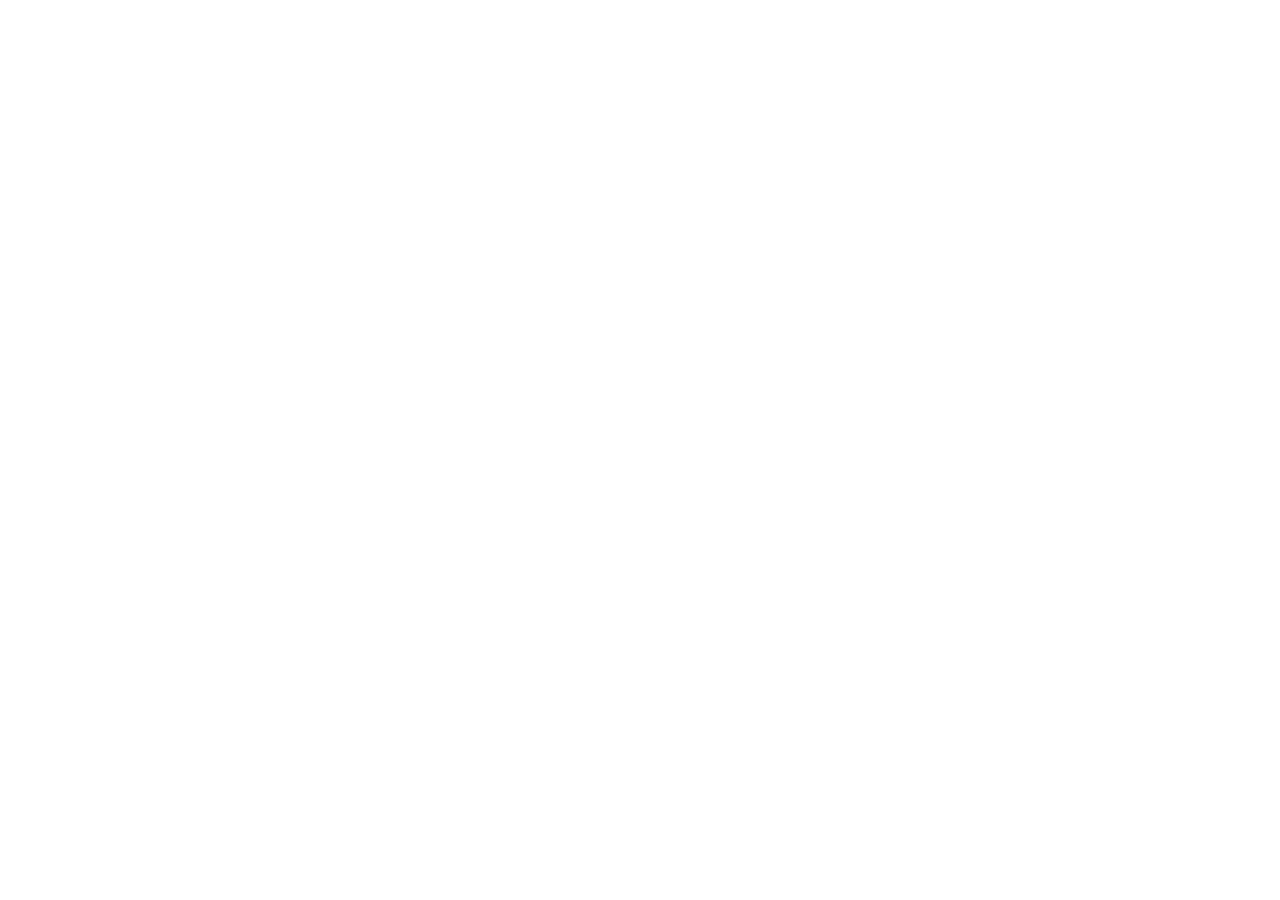
==== index.html @ dbec8fbd "Oprettet html og css" ====
<!DOCTYPE html>
<html lang="en">
  <head>
    <meta charset="UTF-8" />
    <meta name="viewport" content="width=device-width, initial-scale=1.0" />
    <meta name="robots" content="noindex" />
    <link rel="preconnect" href="https://fonts.googleapis.com" />
    <link rel="preconnect" href="https://fonts.gstatic.com" crossorigin />
    <link
      href="https://fonts.googleapis.com/css2?family=Lato:ital,wght@0,100;0,300;0,400;0,700;0,900;1,100;1,300;1,400;1,700;1,900&family=League+Spartan:wght@100..900&family=Lora:ital,wght@0,400..700;1,400..700&display=swap"
      rel="stylesheet"
    />
    <title>Portfolio - Gunnar Tómas</title>
  </head>
  <body></body>
</html>
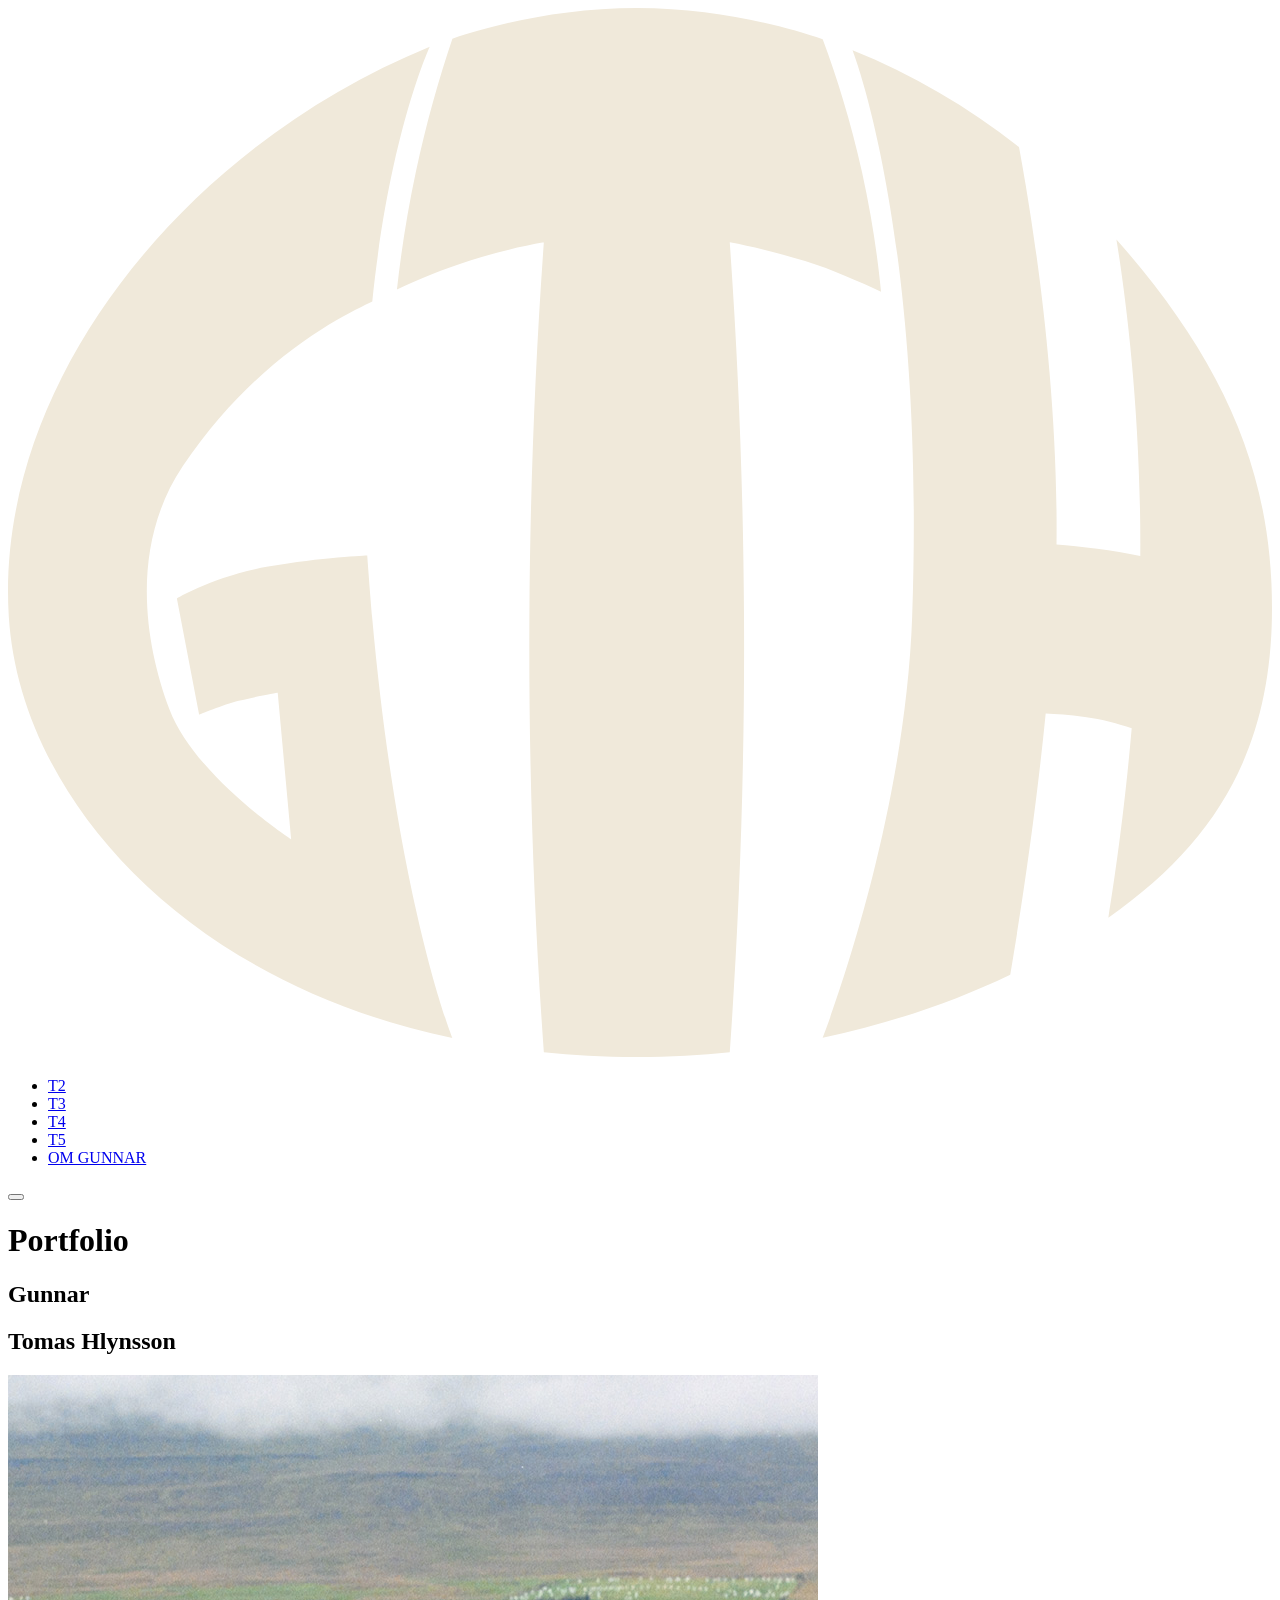
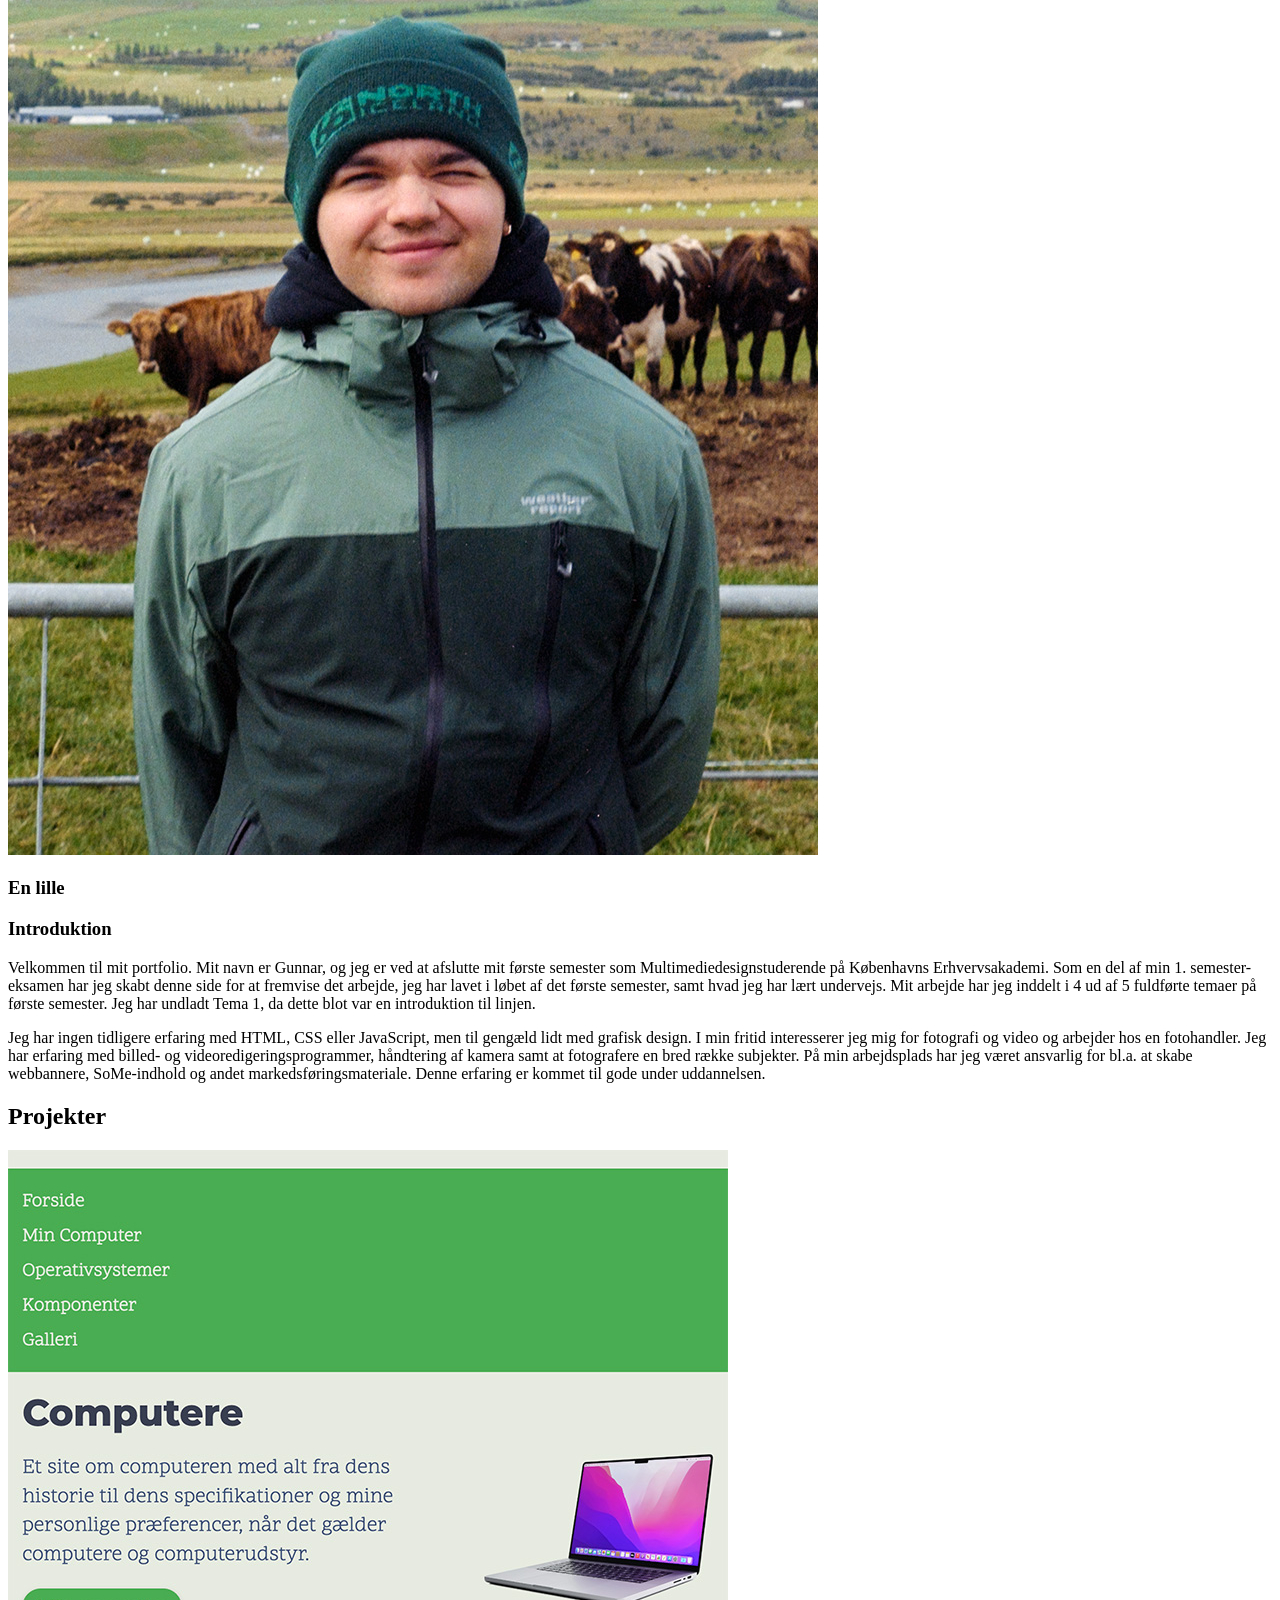
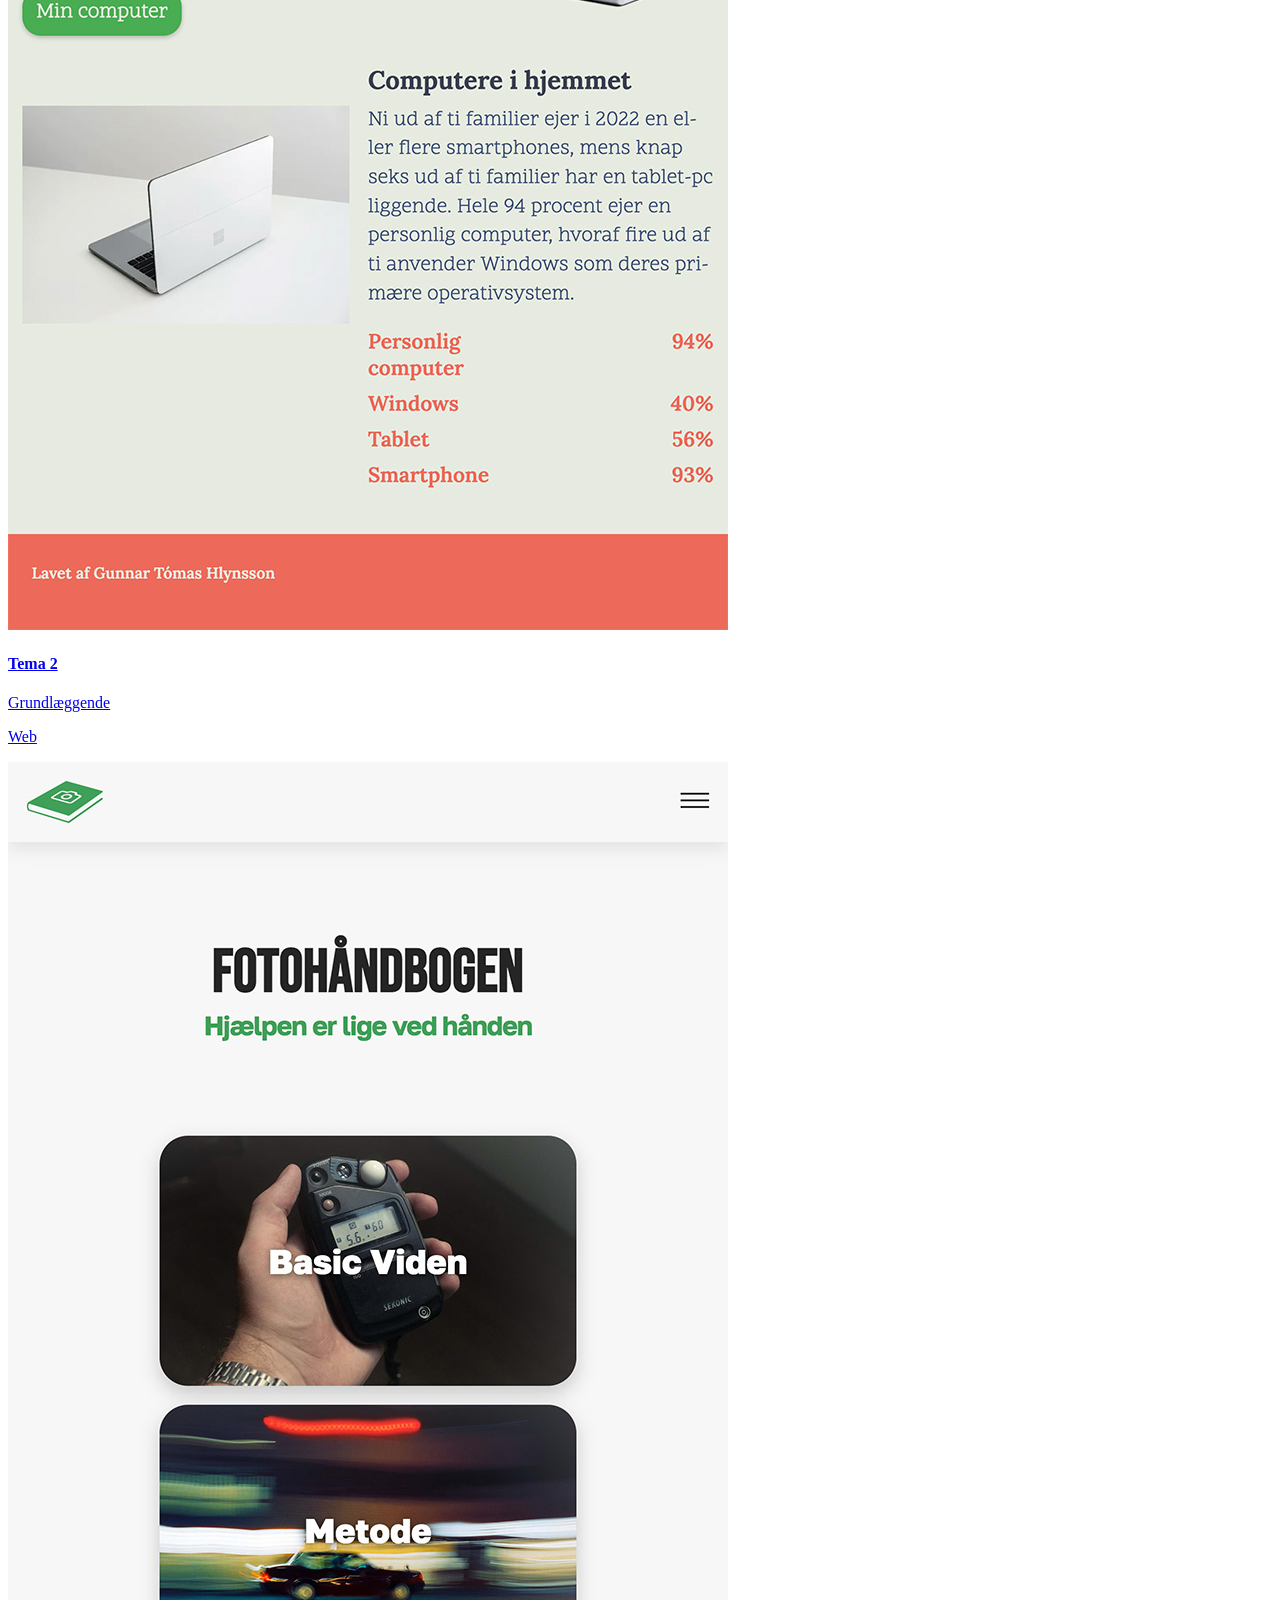
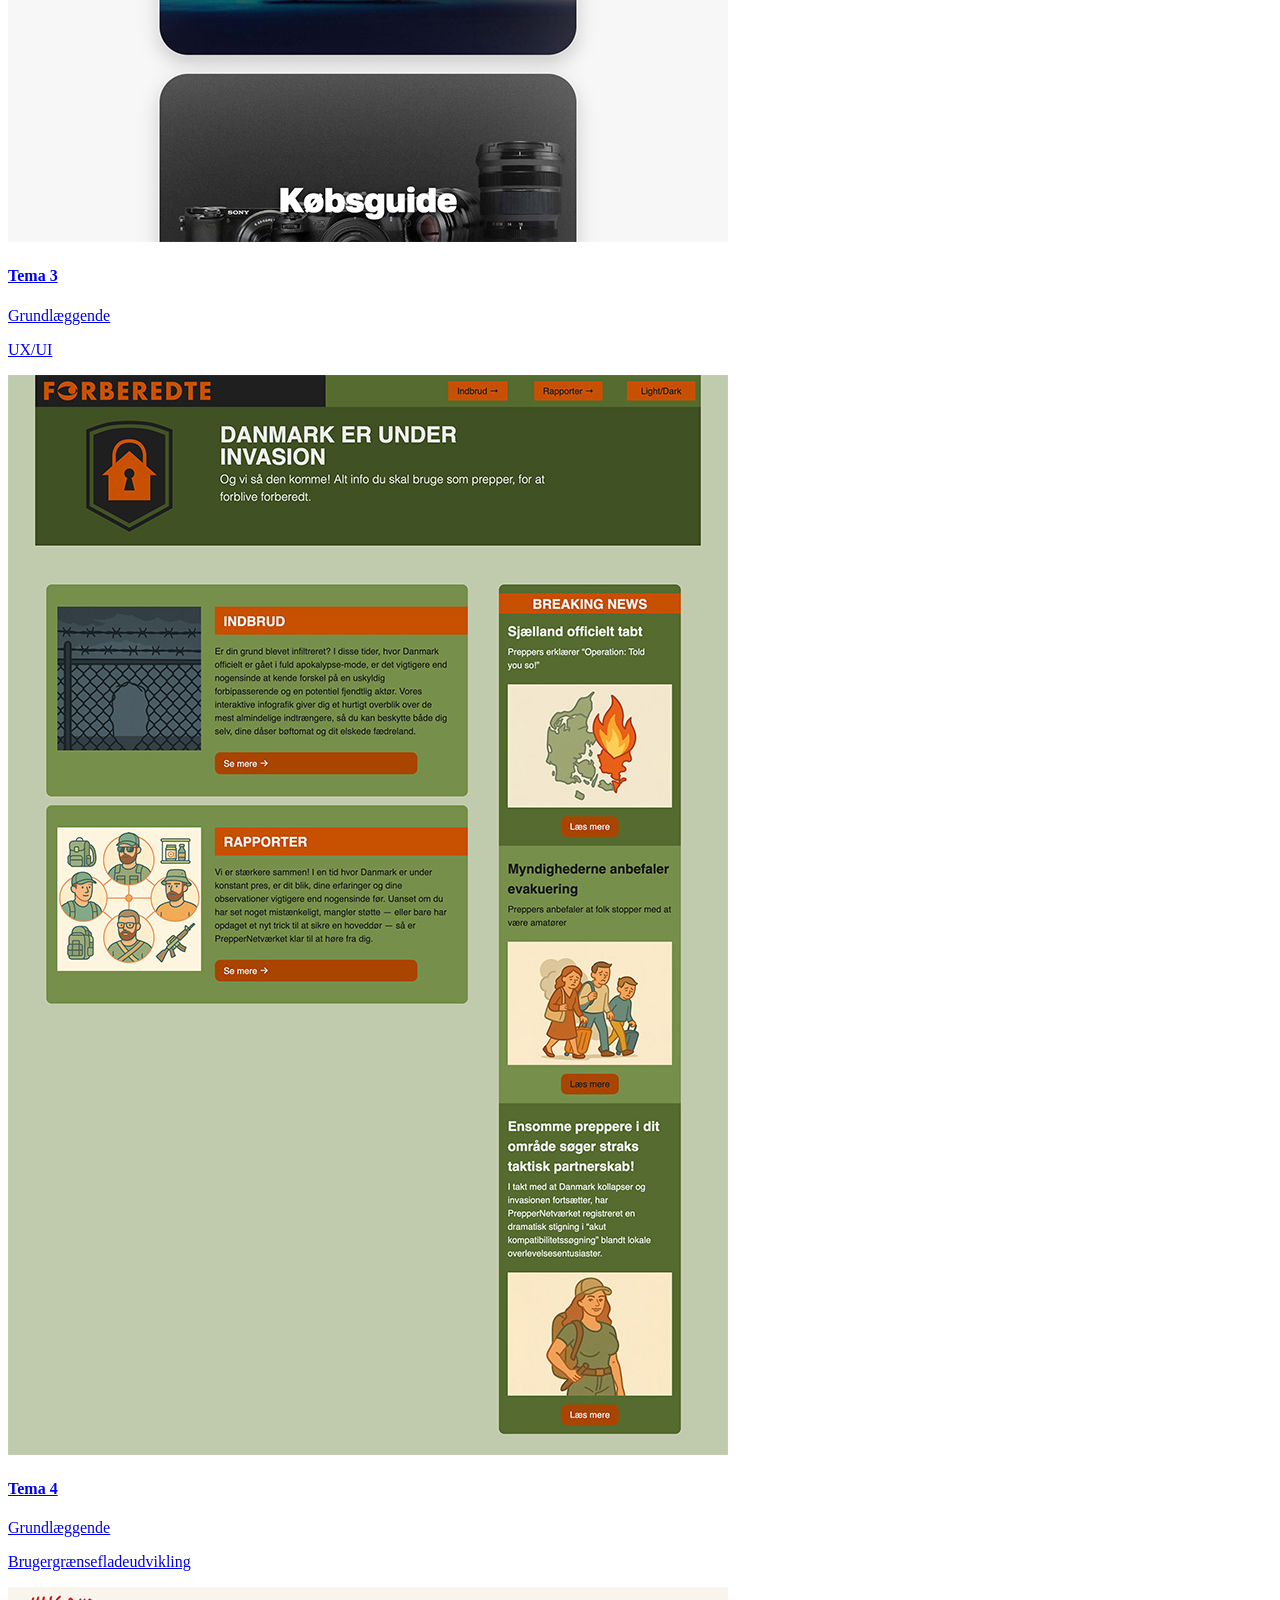
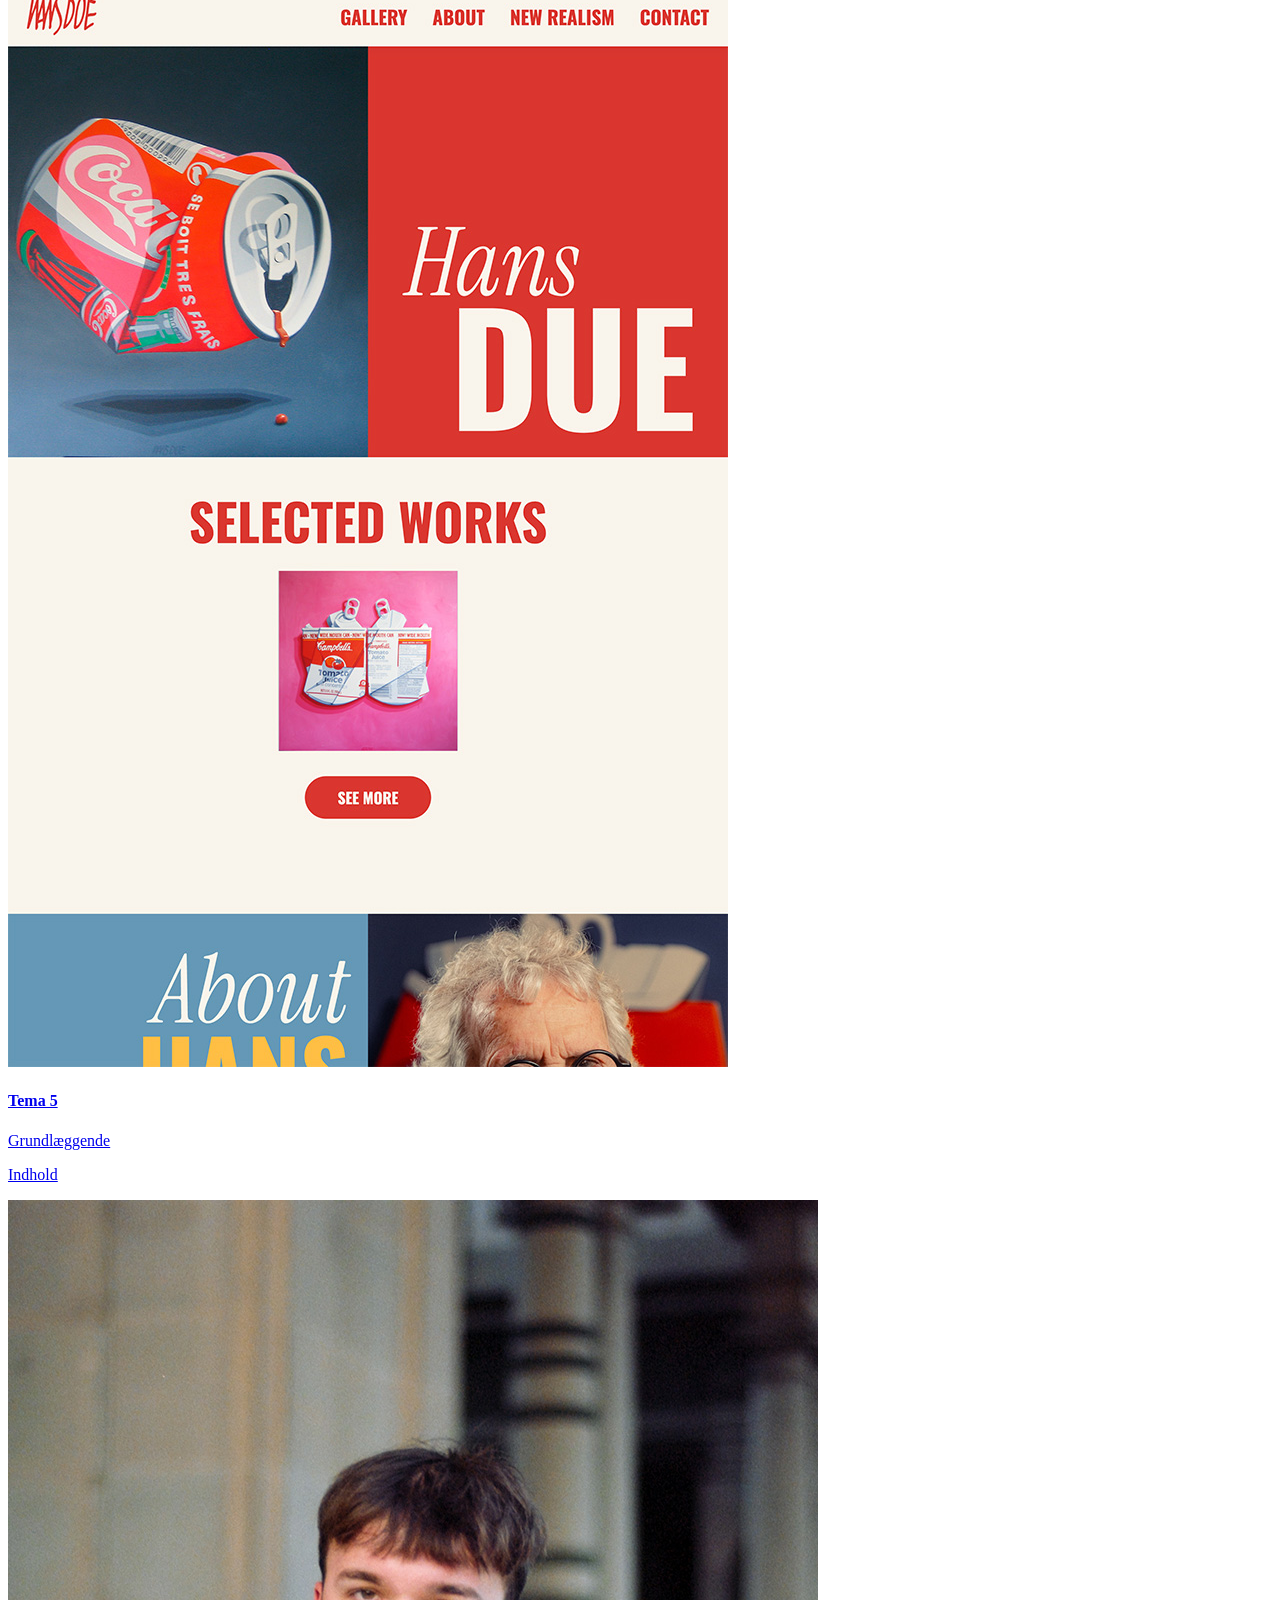
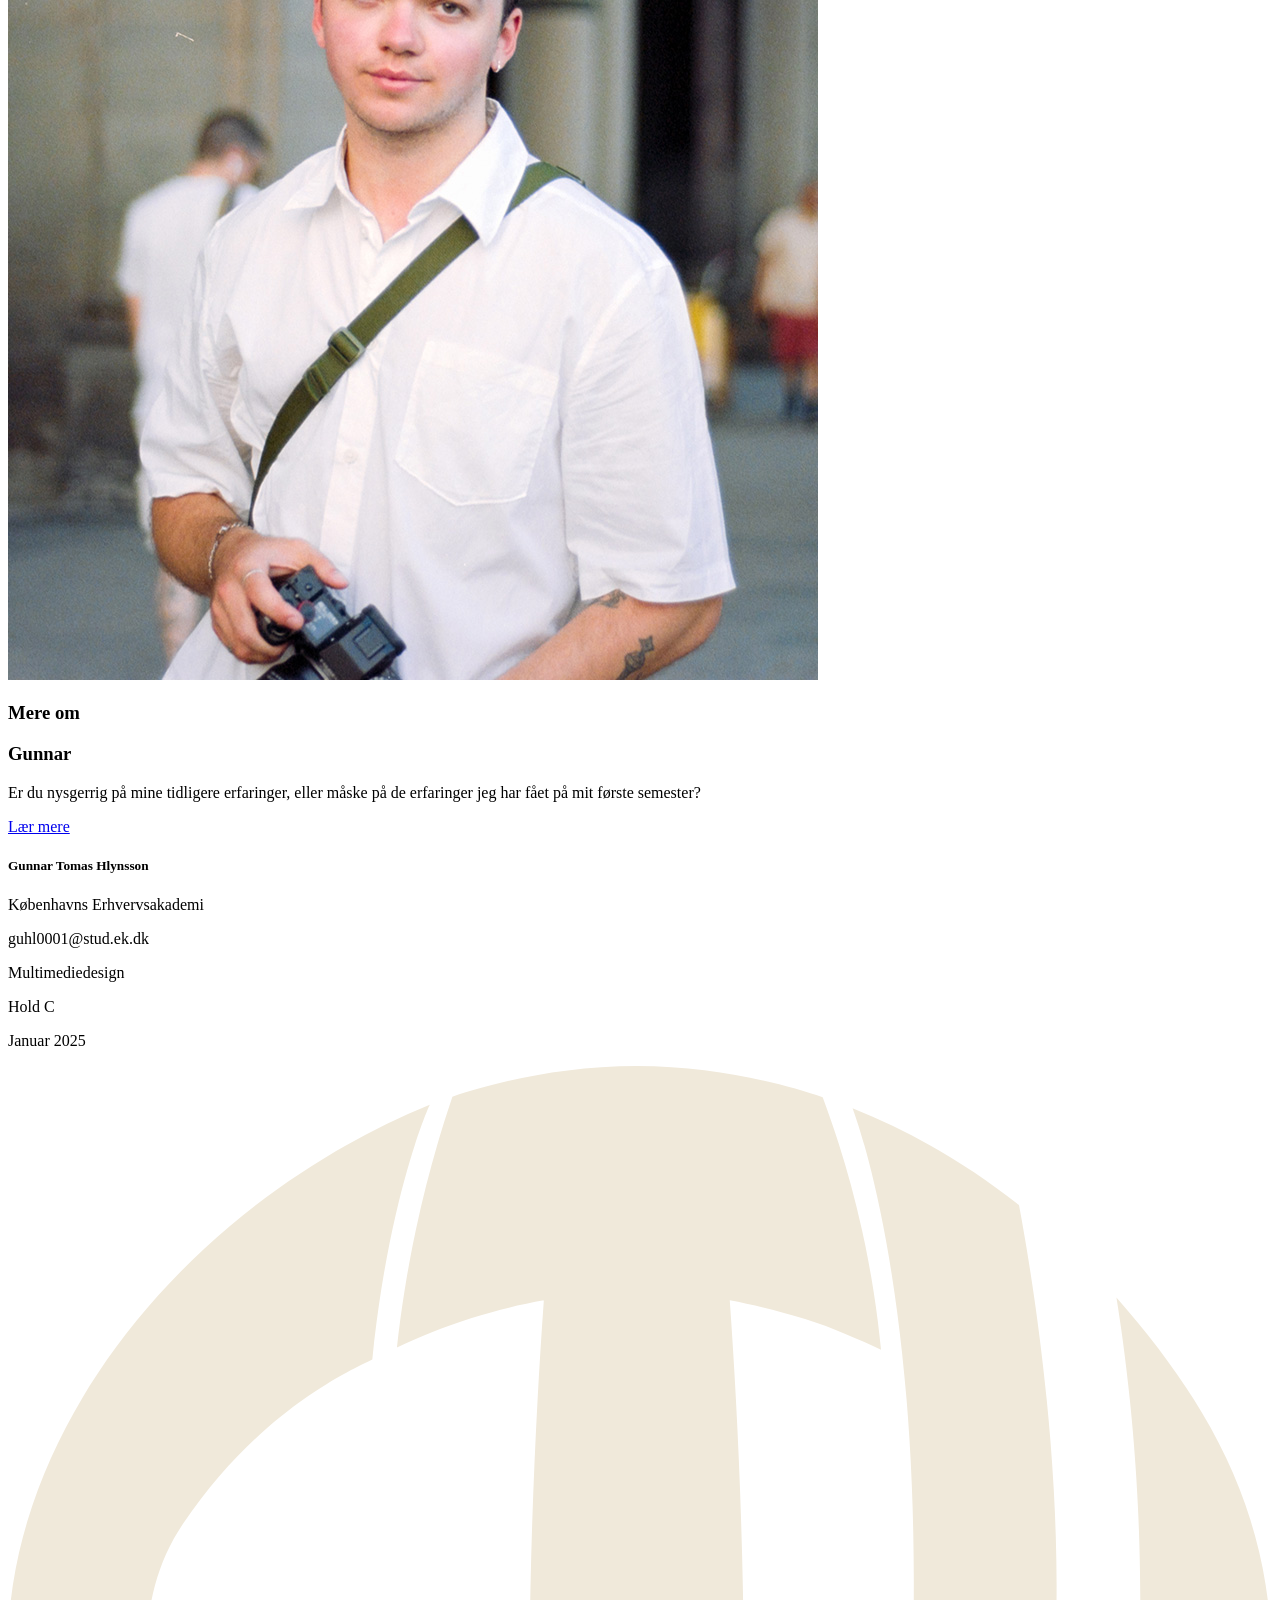
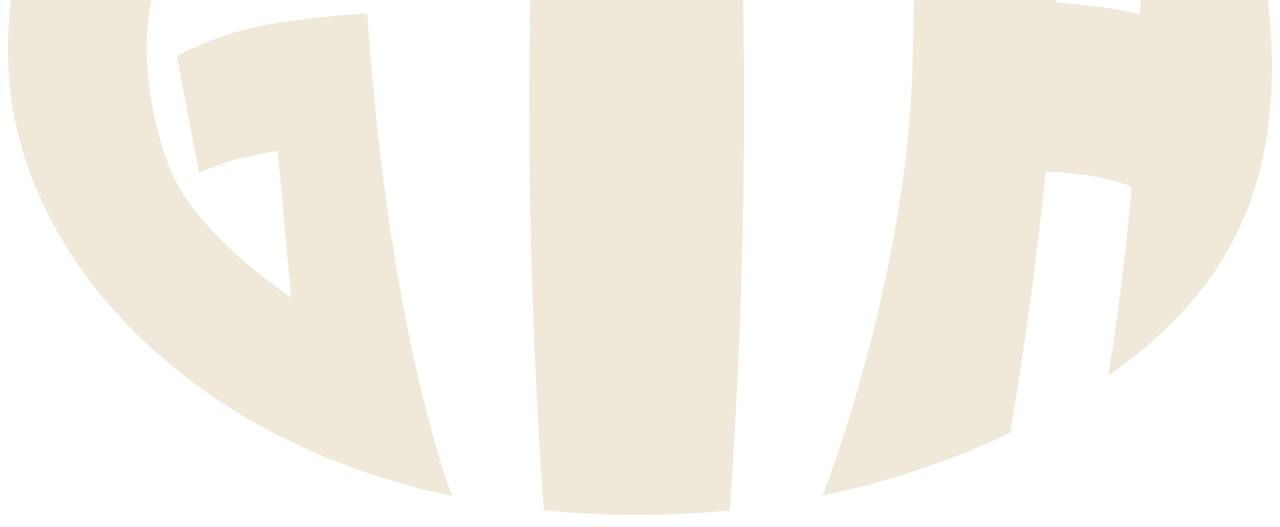
==== commit 373c65b0: "Forside HTML udfyldt" ====
--- a/index.html
+++ b/index.html
@@ -1,5 +1,5 @@
 <!DOCTYPE html>
-<html lang="en">
+<html lang="da">
   <head>
     <meta charset="UTF-8" />
     <meta name="viewport" content="width=device-width, initial-scale=1.0" />
@@ -10,7 +10,189 @@
       href="https://fonts.googleapis.com/css2?family=Lato:ital,wght@0,100;0,300;0,400;0,700;0,900;1,100;1,300;1,400;1,700;1,900&family=League+Spartan:wght@100..900&family=Lora:ital,wght@0,400..700;1,400..700&display=swap"
       rel="stylesheet"
     />
+    <link rel="stylesheet" href="generel.css" />
+    <link rel="stylesheet" href="layout.css" />
+    <link
+      rel="apple-touch-icon"
+      sizes="180x180"
+      href="img/favicon/gth-logo-180x180.png"
+    />
+    <link
+      rel="icon"
+      type="image/png"
+      sizes="32x32"
+      href="img/favicon/gth-logo-32x32.png"
+    />
+    <link
+      rel="icon"
+      type="image/png"
+      sizes="16x16"
+      href="img/favicon/gth-logo-16x16.png"
+    />
     <title>Portfolio - Gunnar Tómas</title>
   </head>
-  <body></body>
+  <body>
+    <header>
+      <div class="logo-wrap">
+        <a href="index.html">
+          <svg
+            id="GTH"
+            xmlns="http://www.w3.org/2000/svg"
+            viewBox="0 0 1045.98 868.04"
+          >
+            <defs>
+              <style>
+                .cls-1 {
+                  fill: #f0e9da;
+                }
+              </style>
+            </defs>
+            <path
+              class="cls-1"
+              d="M443.43,193.93c-18.07,3.21-38.42,7.91-60.32,14.85-23.36,7.41-43.84,15.9-61.26,24.23,3.29-29.9,8.26-62.51,15.64-97.26,8.69-40.85,19.25-77.76,30.26-110.37C401.63,14.07,456.63,0,520.35,0c63.72,0,119.94,14.48,153.82,25.8,11.78,31.61,23.31,68.42,32.52,109.96,7.95,35.85,12.84,69.13,15.75,98.98-18.36-8.15-39.35-18.03-62.84-25.29-22.39-6.93-43.36-11.91-62.34-15.51,6.91,97.38,11.22,200.79,11.8,309.64.69,127.77-3.84,248.25-11.8,360.53-23.25,2.38-49.01,3.94-76.92,3.94s-53.67-1.55-76.92-3.94c-8.06-112.13-12.66-232.57-11.97-360.39.59-108.98,4.97-212.44,11.97-309.78Z"
+            />
+            <path
+              class="cls-1"
+              d="M367.75,852.36C145.88,806,9.98,652.6.65,503.57-11.3,312.69,142.85,116.47,349.02,32.12c0,0-33.35,71.63-47.55,210.68-16.86,8.31-93.51,42.16-156.78,136.28-43.6,64.85-32.19,145.54-11.13,201.12,21.05,55.59,100.73,107.71,100.73,107.71l-11.1-121.24s-18.71,3.19-32.26,6.69c-12.84,3.32-32.76,11.45-32.76,11.45l-18.42-96.19s29.83-18.25,75.52-26.36c44.24-7.86,82.01-9.24,82.01-9.24.7,10.16,3.05,40.03,3.99,50.53,21.05,235.91,66.47,348.79,66.47,348.79Z"
+            />
+            <path
+              class="cls-1"
+              d="M1045.92,503.57c-1.7,109.25-44.77,185.86-135.36,249.21,6.21-38.51,13.76-92.87,19.32-156.77-11.21-3.8-24.55-7.4-38.73-9.31-13.06-1.76-23.86-2.58-32.44-2.88-8.79,87.83-20.98,166.91-29.34,216.1-46.76,22.42-99.04,40.35-155.19,52.19,0,0,67.92-173.41,74.04-348.53,11.08-316.41-49.35-468.65-49.35-468.65,49.66,19.81,95.98,47.22,137.73,80.09,9.79,52.12,32.61,189.37,31.07,328.93,19.44,1.68,47.32,4.7,69.31,9.5.75-116-11.67-212.1-19.74-261.97,86.63,98.48,130.55,191.66,128.67,312.09Z"
+            />
+          </svg>
+        </a>
+      </div>
+      <ul class="menu">
+        <li><a href="t2.html">T2</a></li>
+        <li><a href="t3.html">T3</a></li>
+        <li><a href="t4.html">T4</a></li>
+        <li><a href="t5.html">T5</a></li>
+        <li><a href="om.html">OM GUNNAR</a></li>
+      </ul>
+      <button class="burger" aria-label="Navigation Menu">
+        <span class="linje"></span>
+        <span class="linje"></span>
+        <span class="linje"></span>
+      </button>
+    </header>
+    <main>
+      <div class="hero-forside">
+        <div class="hero-forside-tekst">
+          <h1>Portfolio</h1>
+          <h2 class="h2-var1">Gunnar</h2>
+          <h2 class="h2-var1">Tomas Hlynsson</h2>
+        </div>
+        <div class="hero-forside-img">
+          <img src="img/forsidegunnar.jpg" alt="Portræt af Gunnar" />
+        </div>
+      </div>
+      <section class="section-tekst">
+        <h3 class="h3-var1">En lille</h3>
+        <h3 class="h3-var2">Introduktion</h3>
+        <div class="grid_1-1">
+          <p>
+            Velkommen til mit portfolio. Mit navn er Gunnar, og jeg er ved at
+            afslutte mit første semester som Multimediedesignstuderende på
+            Københavns Erhvervsakademi. Som en del af min 1. semester-eksamen
+            har jeg skabt denne side for at fremvise det arbejde, jeg har lavet
+            i løbet af det første semester, samt hvad jeg har lært undervejs.
+            Mit arbejde har jeg inddelt i 4 ud af 5 fuldførte temaer på første
+            semester. Jeg har undladt Tema 1, da dette blot var en introduktion
+            til linjen.
+          </p>
+          <p>
+            Jeg har ingen tidligere erfaring med HTML, CSS eller JavaScript, men
+            til gengæld lidt med grafisk design. I min fritid interesserer jeg
+            mig for fotografi og video og arbejder hos en fotohandler. Jeg har
+            erfaring med billed- og videoredigeringsprogrammer, håndtering af
+            kamera samt at fotografere en bred række subjekter. På min
+            arbejdsplads har jeg været ansvarlig for bl.a. at skabe webbannere,
+            SoMe-indhold og andet markedsføringsmateriale. Denne erfaring er
+            kommet til gode under uddannelsen.
+          </p>
+        </div>
+      </section>
+      <div class="projekter-forside">
+        <h2 class="h2-var2">Projekter</h2>
+        <div class="projekter-flex">
+          <a href="t2.html" class="projekter-cards">
+            <img src="img/projekter-t2.jpg" alt="Billede af Tema 2 Projekt" />
+            <h4>Tema 2</h4>
+            <p>Grundlæggende</p>
+            <p>Web</p>
+          </a>
+          <a href="t3.html" class="projekter-cards">
+            <img src="img/projekter-t3.jpg" alt="Billede af Tema 3 Projekt" />
+            <h4>Tema 3</h4>
+            <p>Grundlæggende</p>
+            <p>UX/UI</p>
+          </a>
+          <a href="t4.html" class="projekter-cards">
+            <img src="img/projekter-t4.jpg" alt="Billede af Tema 4 Projekt" />
+            <h4>Tema 4</h4>
+            <p>Grundlæggende</p>
+            <p>Brugergrænsefladeudvikling</p>
+          </a>
+          <a href="t5.html" class="projekter-cards">
+            <img src="img/projekter-t5.jpg" alt="Billede af Tema 5 Projekt" />
+            <h4>Tema 5</h4>
+            <p>Grundlæggende</p>
+            <p>Indhold</p>
+          </a>
+        </div>
+      </div>
+      <div class="mereom-forside">
+        <div class="mereom-img">
+          <img src="img/omgunnar.jpg" alt="Portræt af Gunnar" />
+        </div>
+        <div class="mereom-tekst">
+          <h3 class="h3-var1">Mere om</h3>
+          <h3 class="h3-var2">Gunnar</h3>
+          <p class="stor-p">
+            Er du nysgerrig på mine tidligere erfaringer, eller måske på de
+            erfaringer jeg har fået på mit første semester?
+          </p>
+          <a href="om.html" class="stor-a">Lær mere</a>
+        </div>
+      </div>
+      <footer>
+        <div class="footer-tekst">
+          <h5>Gunnar Tomas Hlynsson</h5>
+          <p>Københavns Erhvervsakademi</p>
+          <p>guhl0001@stud.ek.dk</p>
+          <p>Multimediedesign</p>
+          <p>Hold C</p>
+          <p class="footer-space"></p>
+          <p>Januar 2025</p>
+        </div>
+        <div class="footer-logo">
+          <svg
+            id="GTH"
+            xmlns="http://www.w3.org/2000/svg"
+            viewBox="0 0 1045.98 868.04"
+          >
+            <defs>
+              <style>
+                .cls-1 {
+                  fill: #f0e9da;
+                }
+              </style>
+            </defs>
+            <path
+              class="cls-1"
+              d="M443.43,193.93c-18.07,3.21-38.42,7.91-60.32,14.85-23.36,7.41-43.84,15.9-61.26,24.23,3.29-29.9,8.26-62.51,15.64-97.26,8.69-40.85,19.25-77.76,30.26-110.37C401.63,14.07,456.63,0,520.35,0c63.72,0,119.94,14.48,153.82,25.8,11.78,31.61,23.31,68.42,32.52,109.96,7.95,35.85,12.84,69.13,15.75,98.98-18.36-8.15-39.35-18.03-62.84-25.29-22.39-6.93-43.36-11.91-62.34-15.51,6.91,97.38,11.22,200.79,11.8,309.64.69,127.77-3.84,248.25-11.8,360.53-23.25,2.38-49.01,3.94-76.92,3.94s-53.67-1.55-76.92-3.94c-8.06-112.13-12.66-232.57-11.97-360.39.59-108.98,4.97-212.44,11.97-309.78Z"
+            />
+            <path
+              class="cls-1"
+              d="M367.75,852.36C145.88,806,9.98,652.6.65,503.57-11.3,312.69,142.85,116.47,349.02,32.12c0,0-33.35,71.63-47.55,210.68-16.86,8.31-93.51,42.16-156.78,136.28-43.6,64.85-32.19,145.54-11.13,201.12,21.05,55.59,100.73,107.71,100.73,107.71l-11.1-121.24s-18.71,3.19-32.26,6.69c-12.84,3.32-32.76,11.45-32.76,11.45l-18.42-96.19s29.83-18.25,75.52-26.36c44.24-7.86,82.01-9.24,82.01-9.24.7,10.16,3.05,40.03,3.99,50.53,21.05,235.91,66.47,348.79,66.47,348.79Z"
+            />
+            <path
+              class="cls-1"
+              d="M1045.92,503.57c-1.7,109.25-44.77,185.86-135.36,249.21,6.21-38.51,13.76-92.87,19.32-156.77-11.21-3.8-24.55-7.4-38.73-9.31-13.06-1.76-23.86-2.58-32.44-2.88-8.79,87.83-20.98,166.91-29.34,216.1-46.76,22.42-99.04,40.35-155.19,52.19,0,0,67.92-173.41,74.04-348.53,11.08-316.41-49.35-468.65-49.35-468.65,49.66,19.81,95.98,47.22,137.73,80.09,9.79,52.12,32.61,189.37,31.07,328.93,19.44,1.68,47.32,4.7,69.31,9.5.75-116-11.67-212.1-19.74-261.97,86.63,98.48,130.55,191.66,128.67,312.09Z"
+            />
+          </svg>
+        </div>
+      </footer>
+    </main>
+  </body>
 </html>
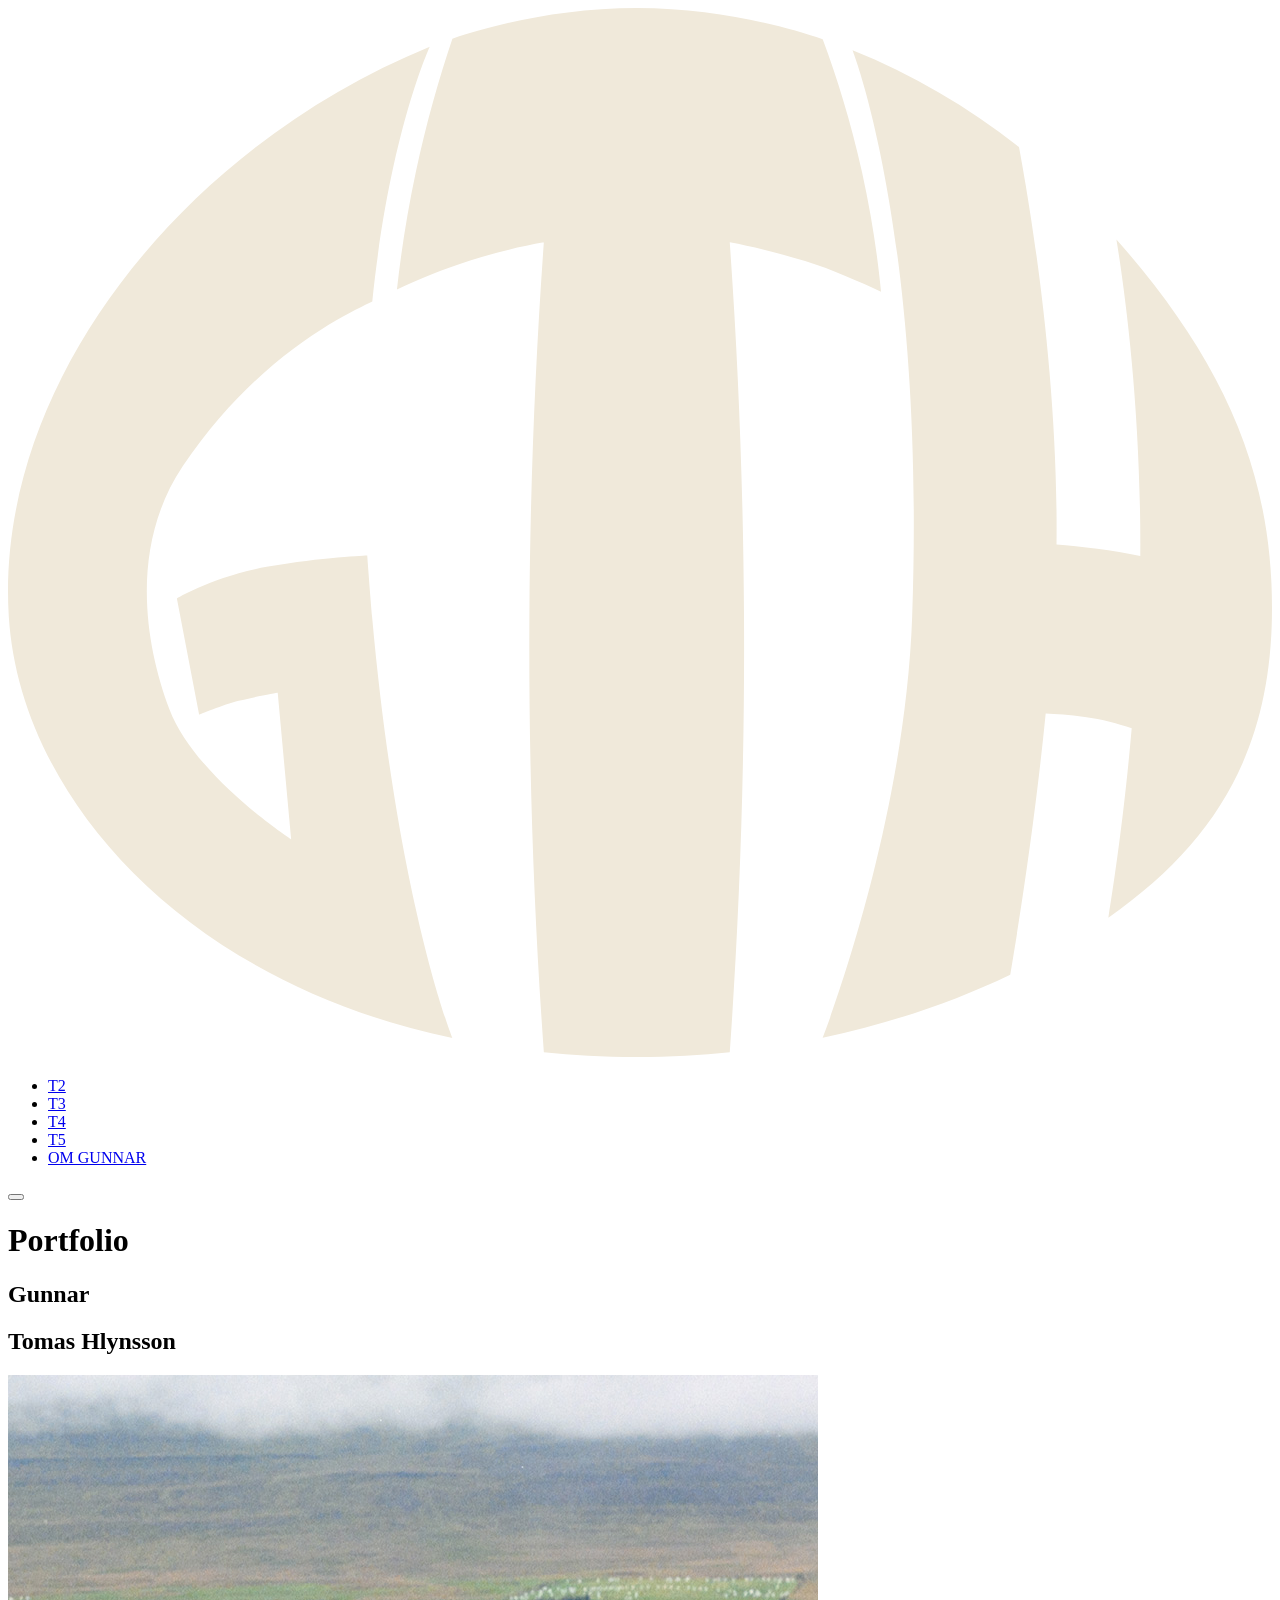
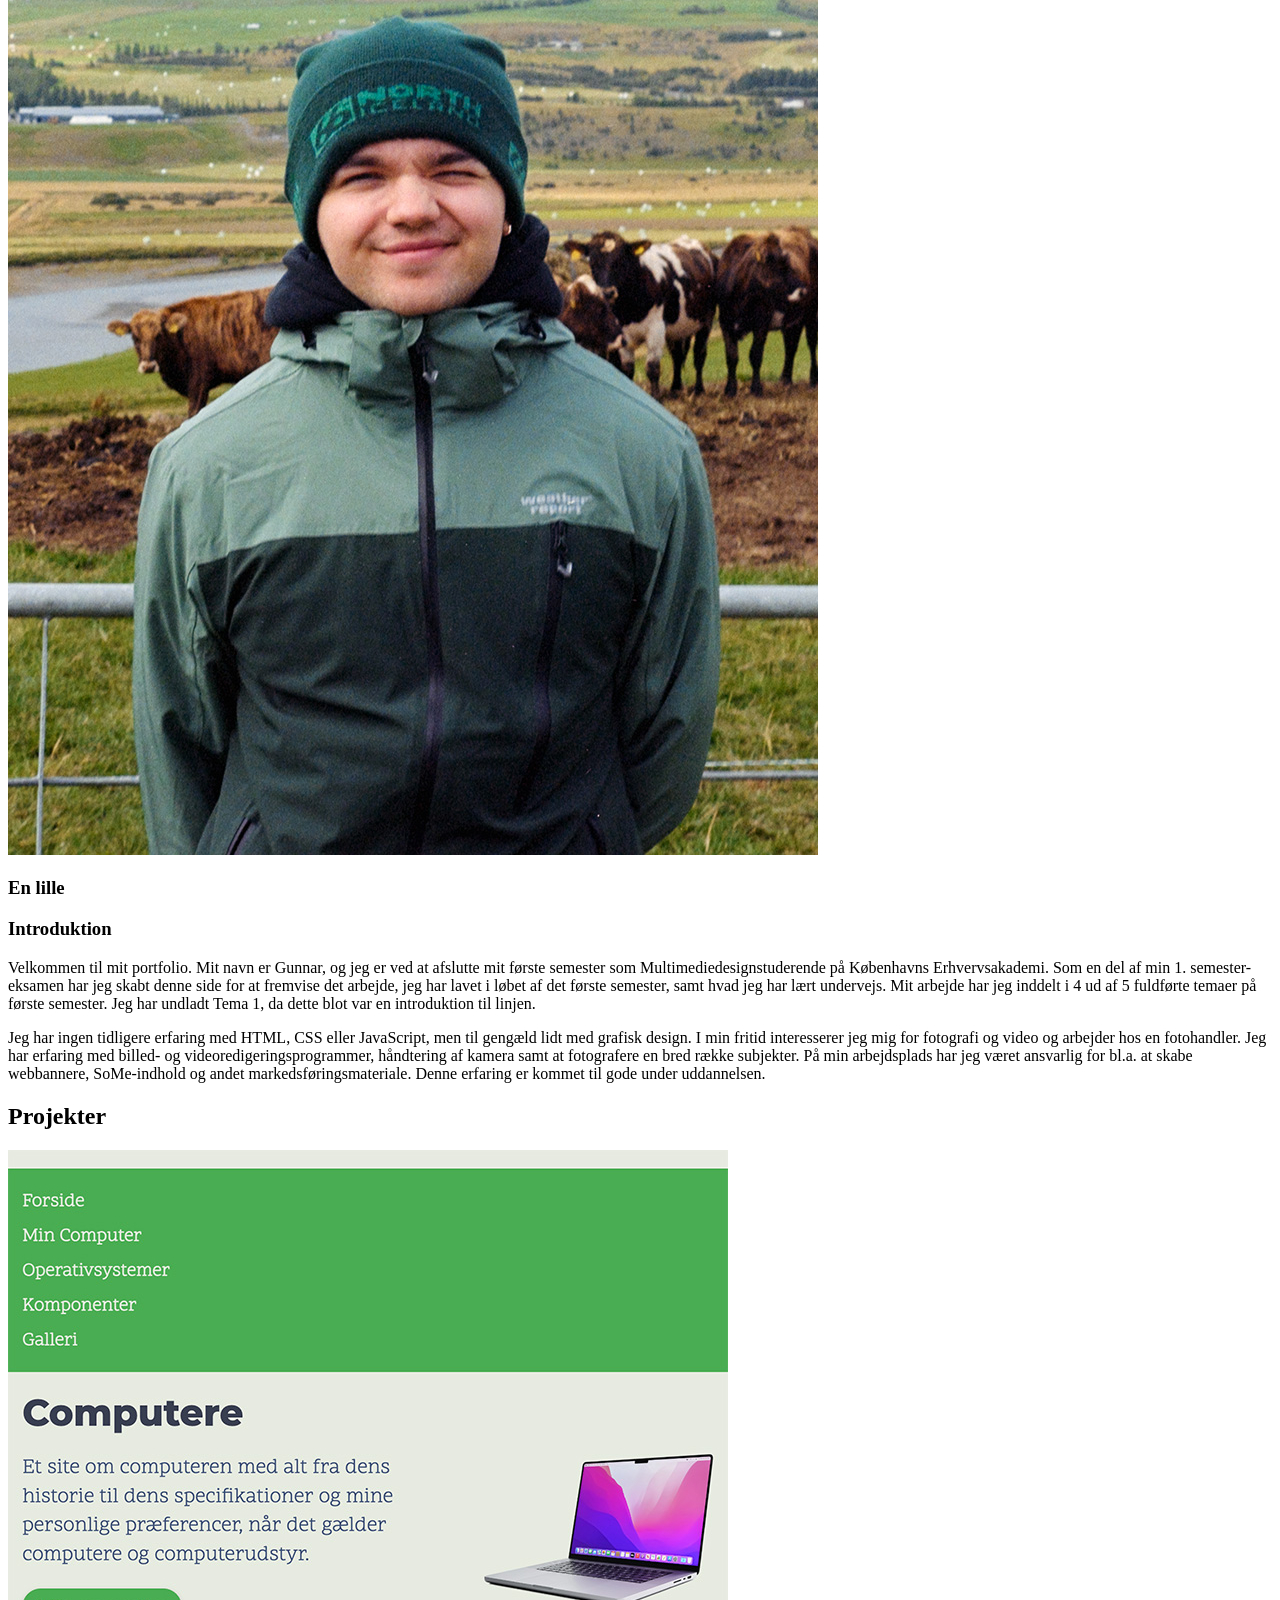
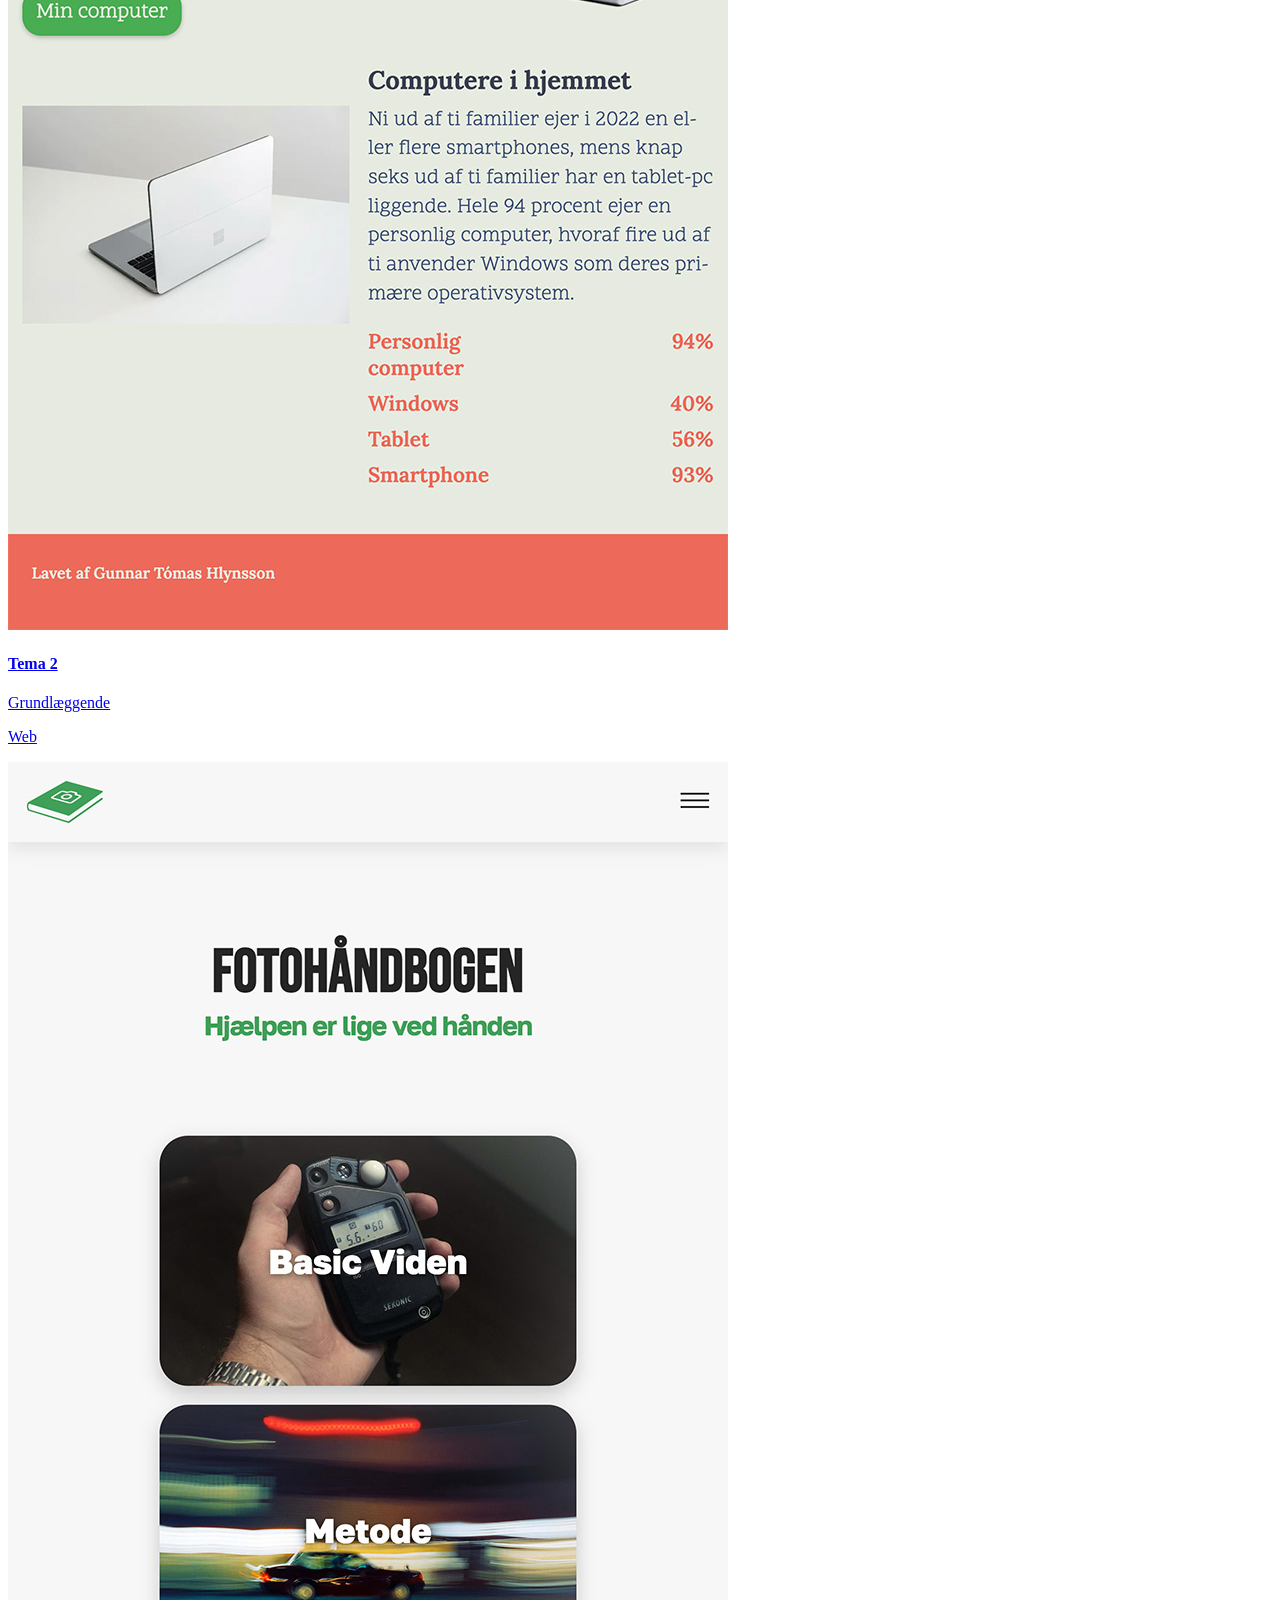
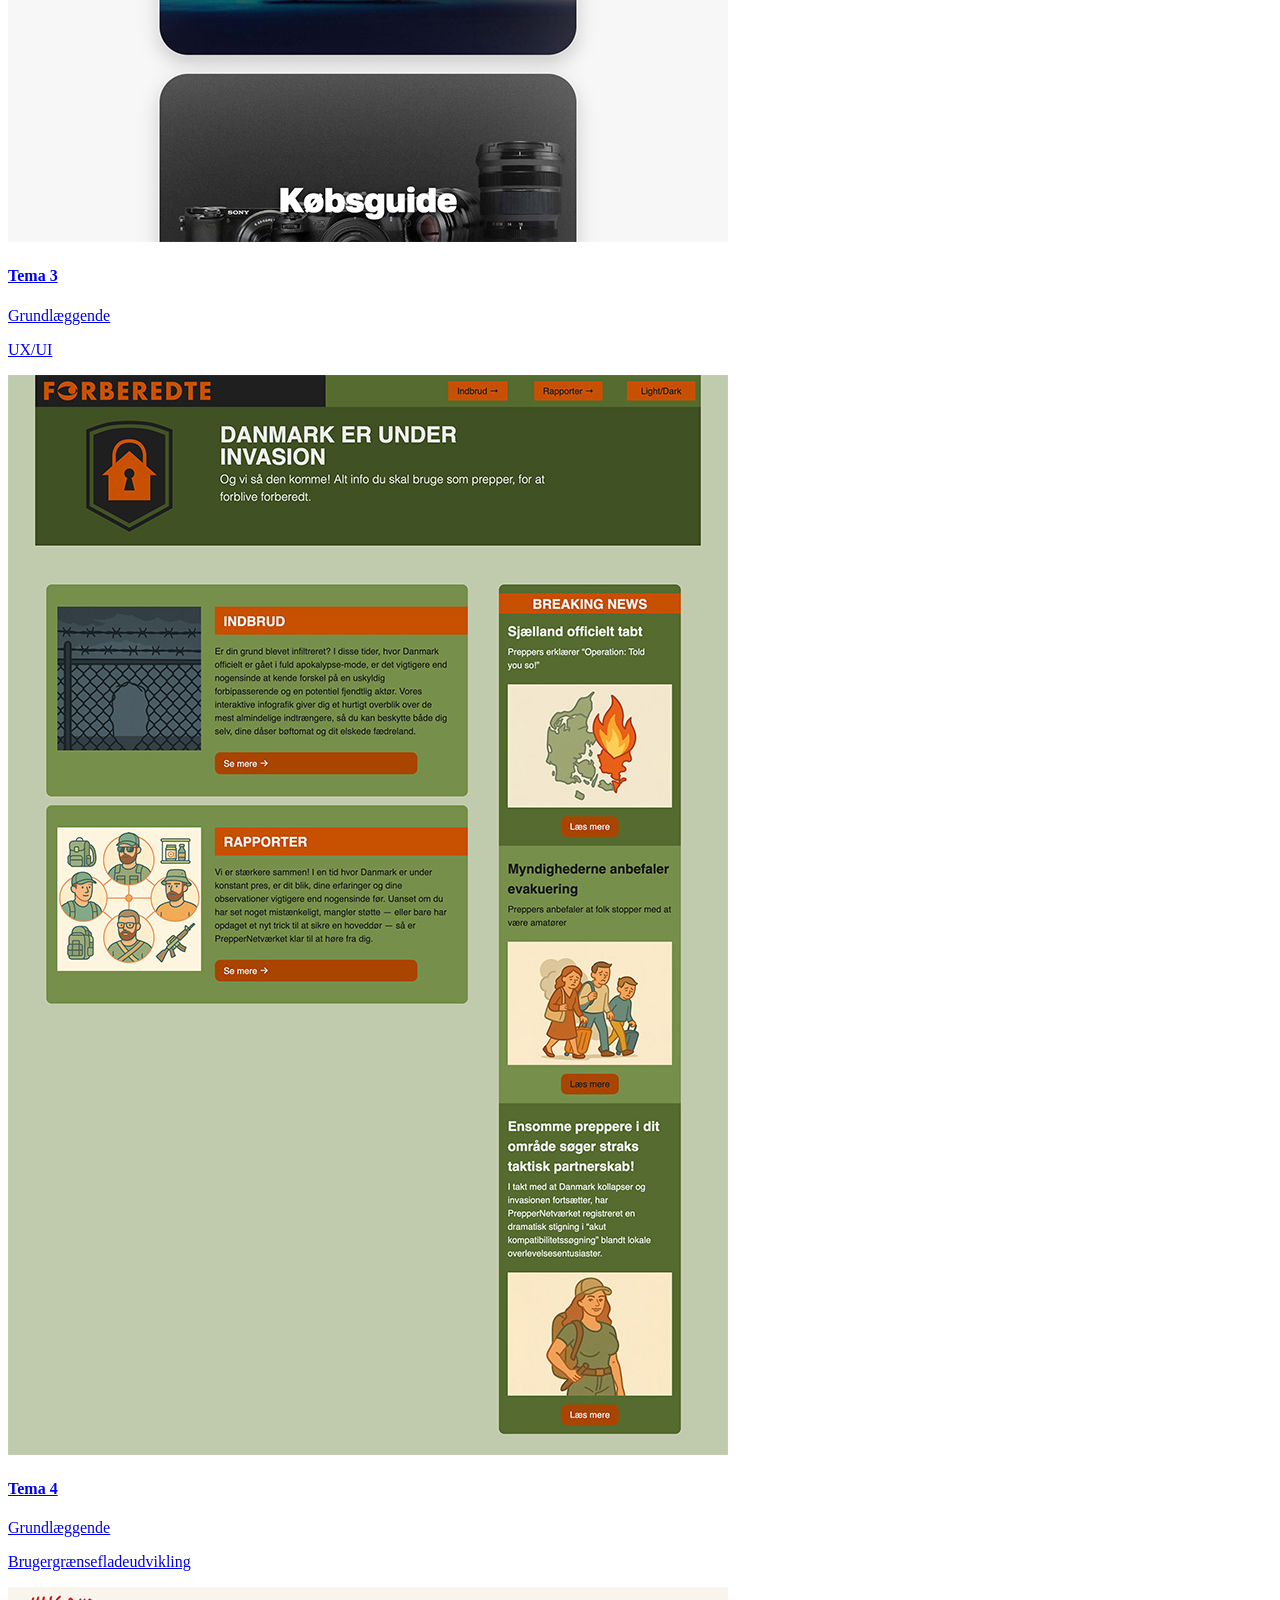
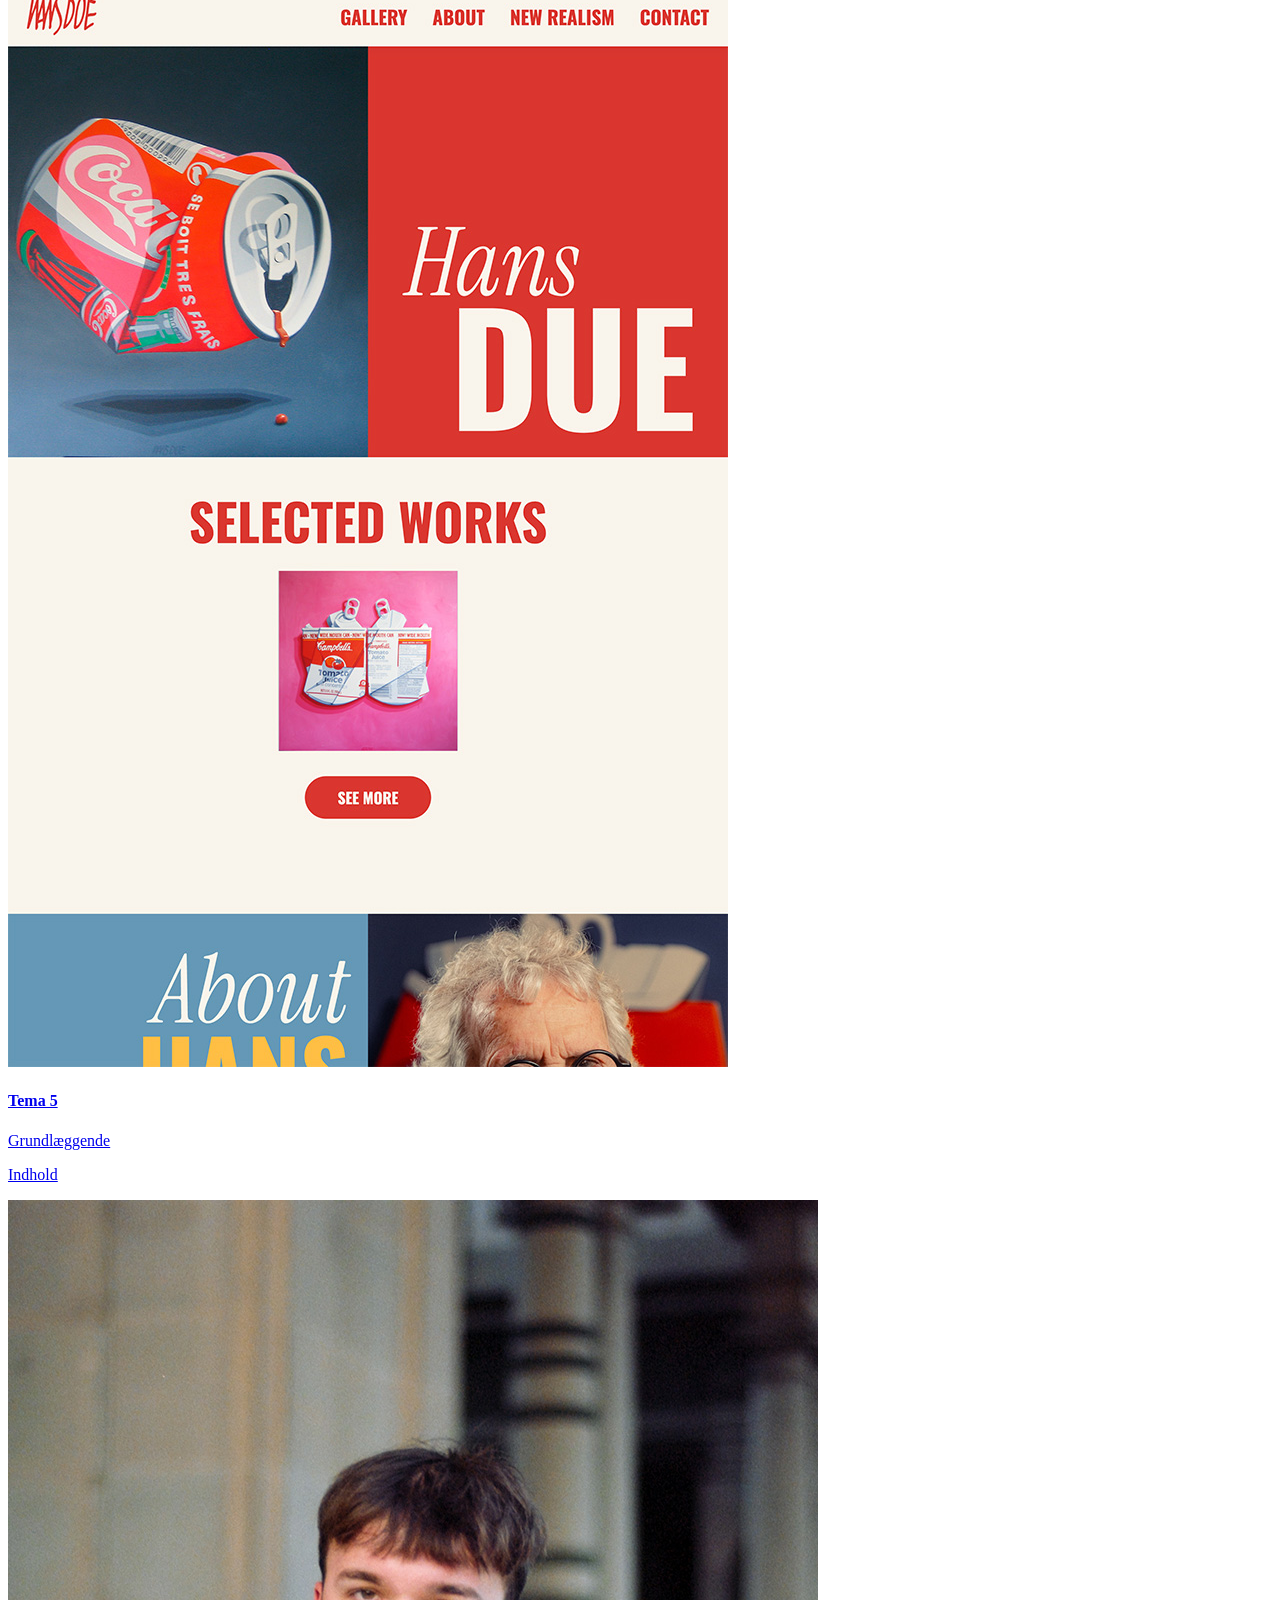
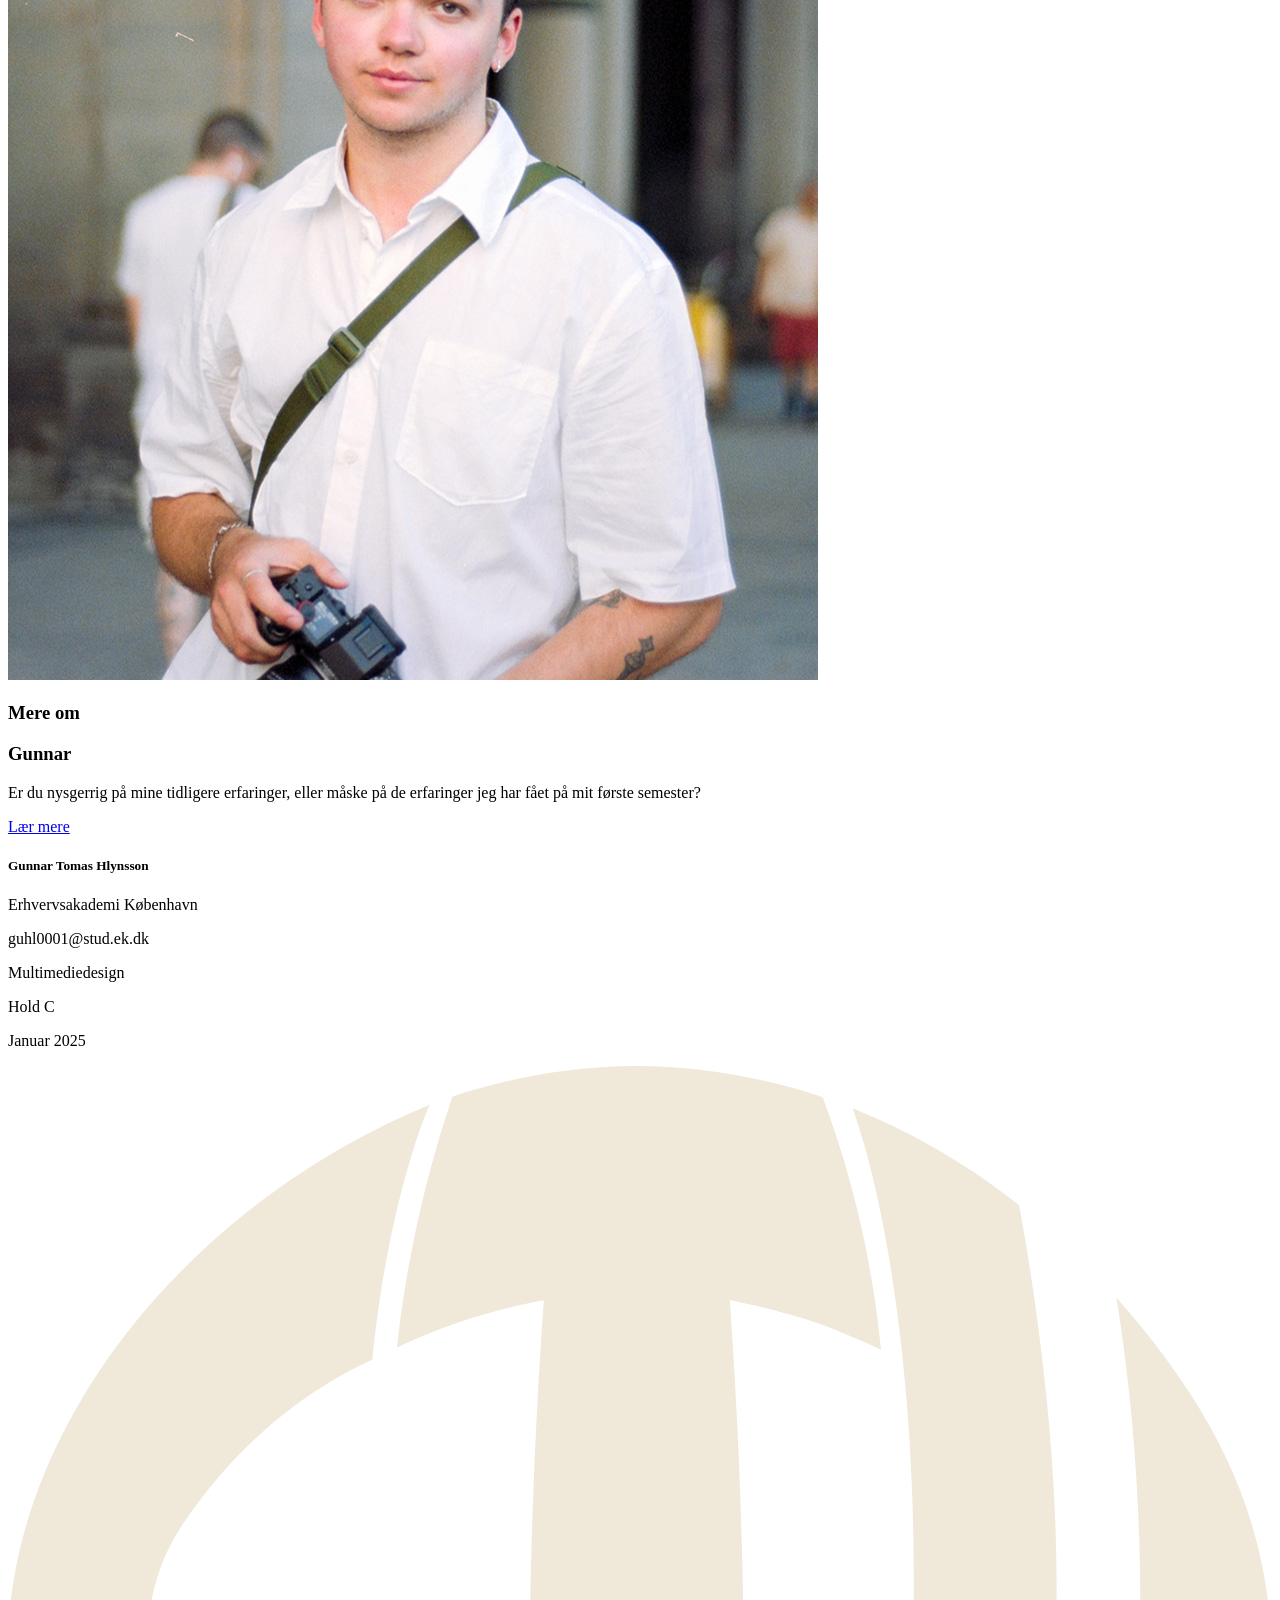
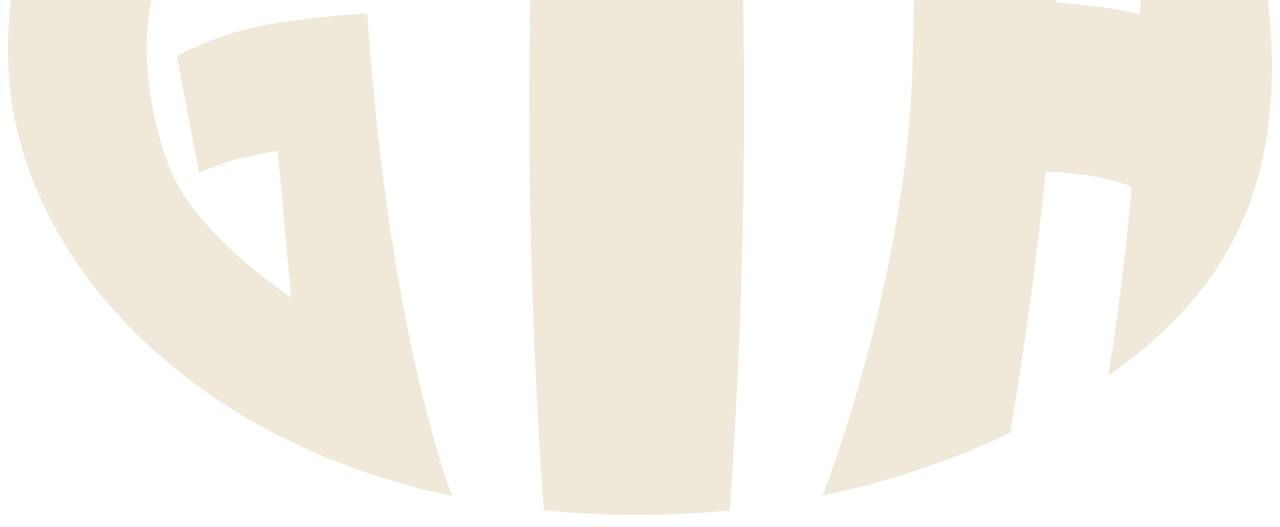
==== commit 826ebe5b: "Footer rettet" ====
--- a/index.html
+++ b/index.html
@@ -82,7 +82,7 @@
           <h2 class="h2-var1">Gunnar</h2>
           <h2 class="h2-var1">Tomas Hlynsson</h2>
         </div>
-        <div class="hero-forside-img">
+        <div class="hero-img">
           <img src="img/forsidegunnar.jpg" alt="Portræt af Gunnar" />
         </div>
       </div>
@@ -158,7 +158,7 @@
       <footer>
         <div class="footer-tekst">
           <h5>Gunnar Tomas Hlynsson</h5>
-          <p>Københavns Erhvervsakademi</p>
+          <p>Erhvervsakademi København</p>
           <p>guhl0001@stud.ek.dk</p>
           <p>Multimediedesign</p>
           <p>Hold C</p>
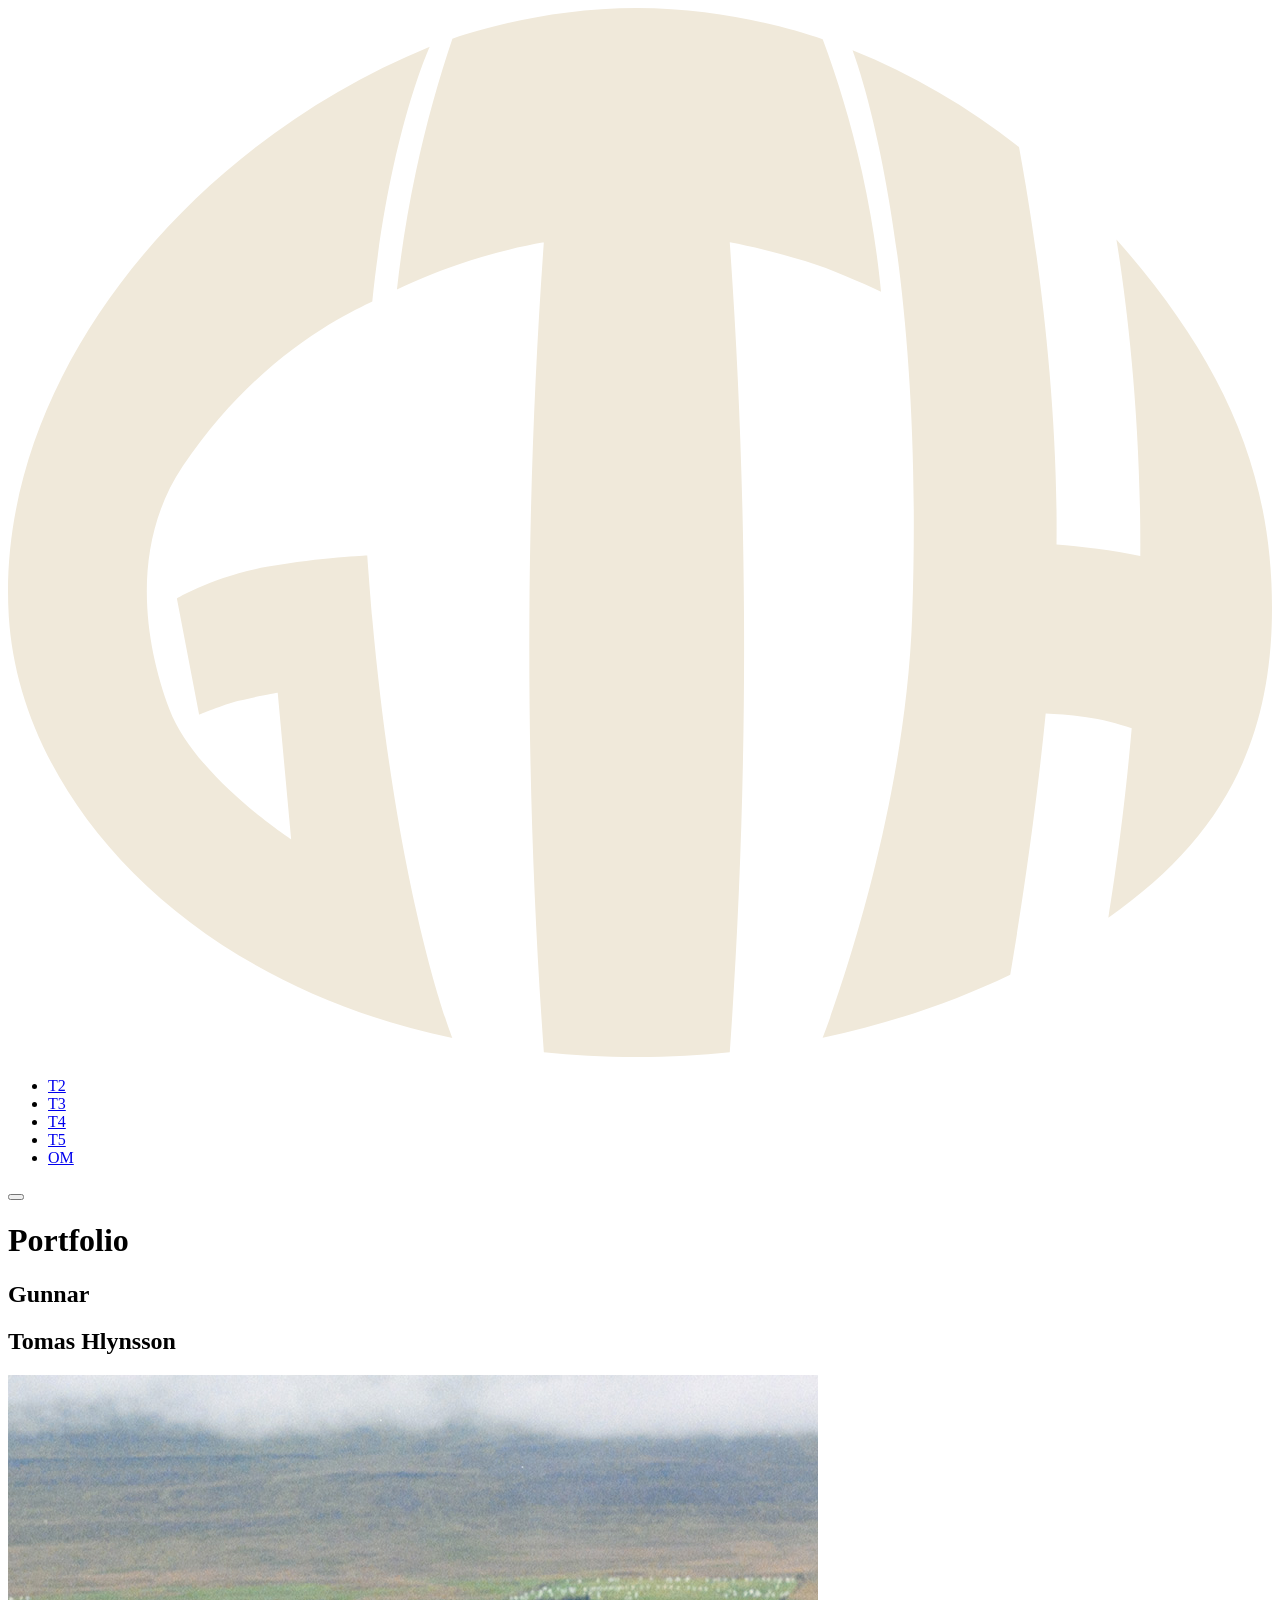
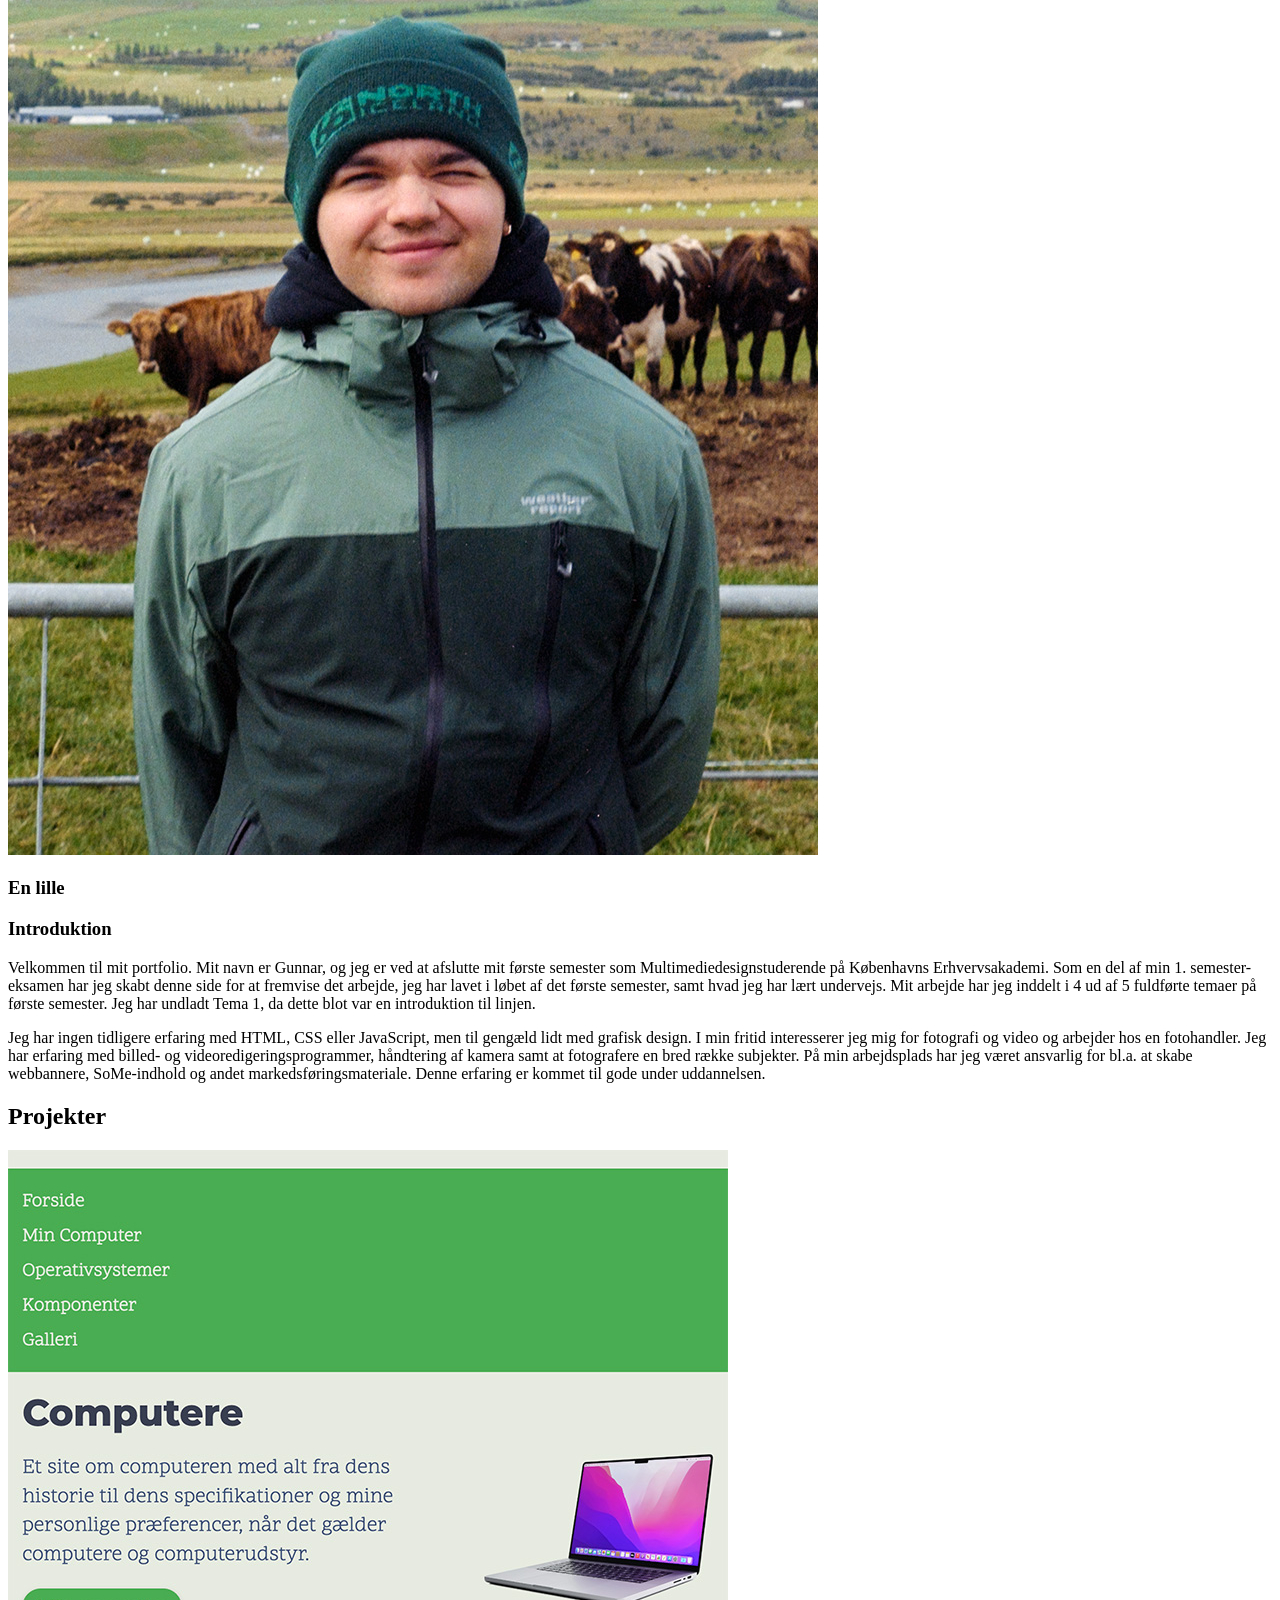
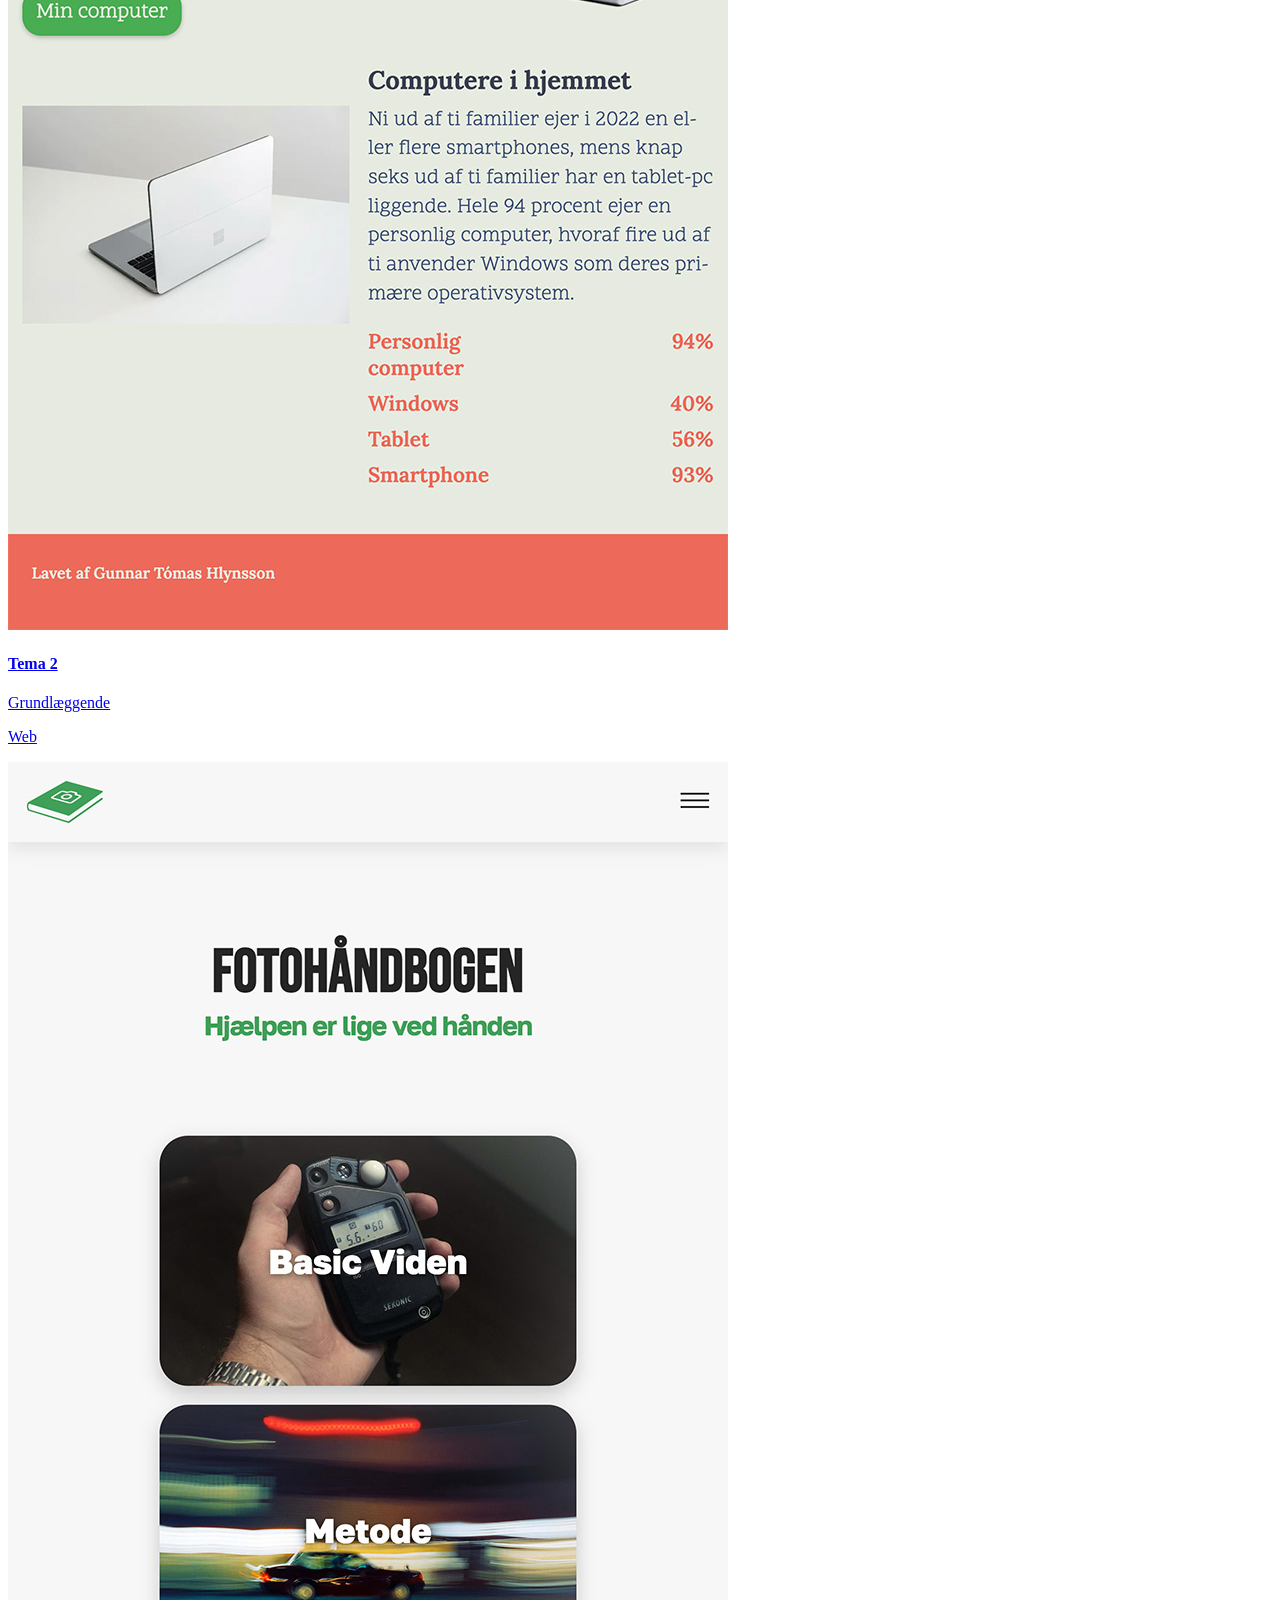
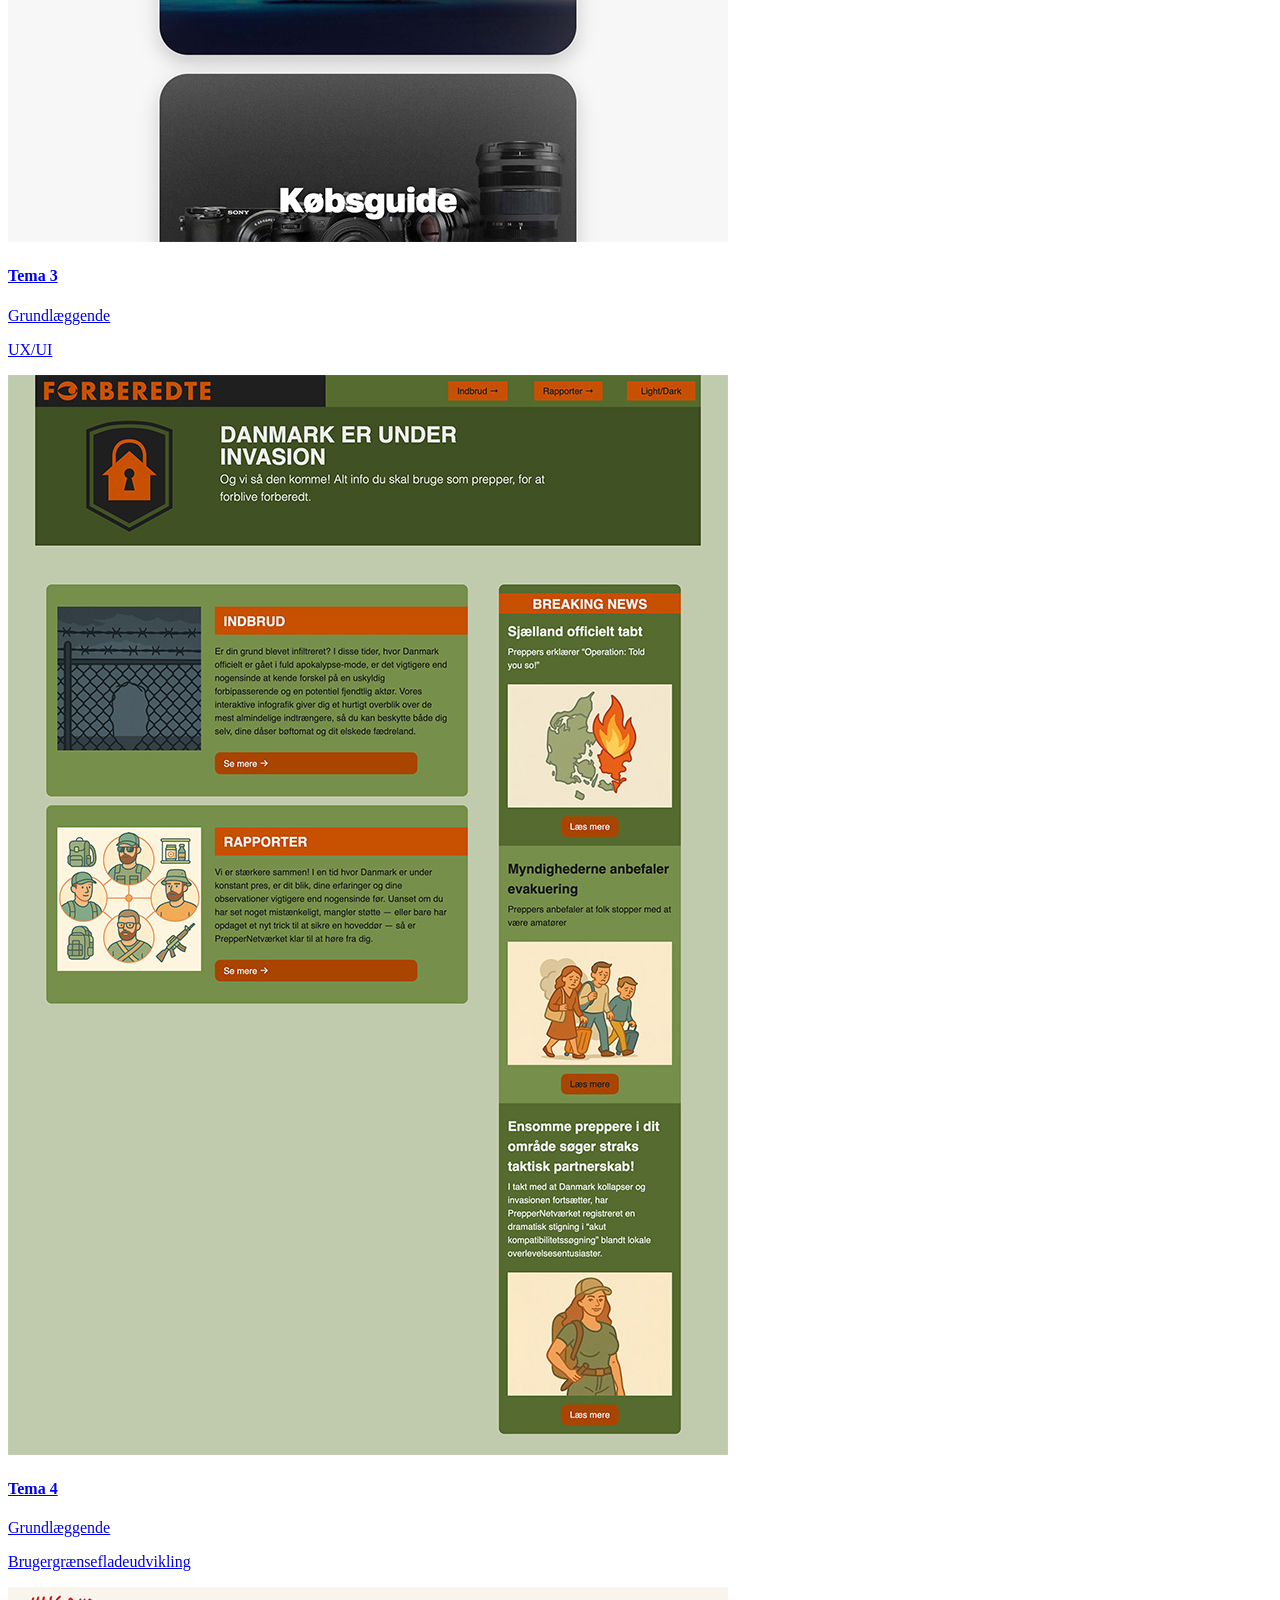
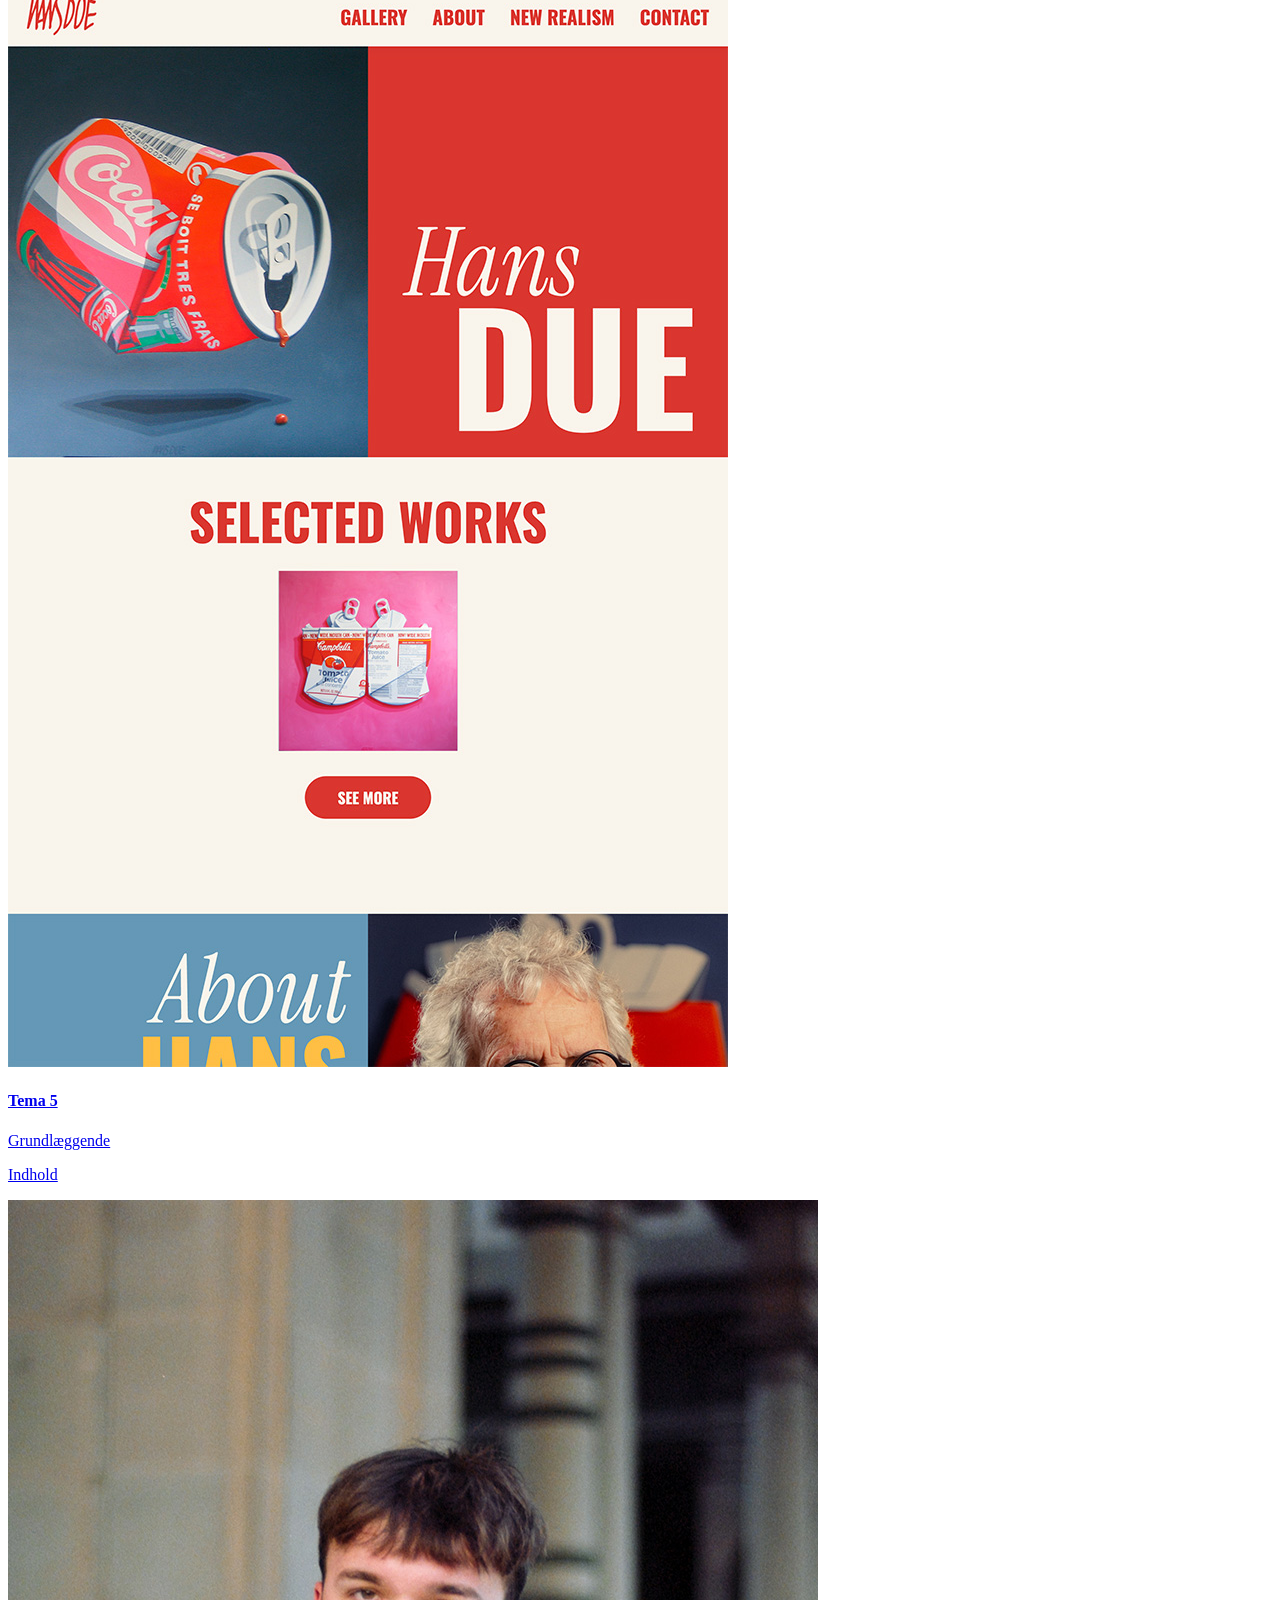
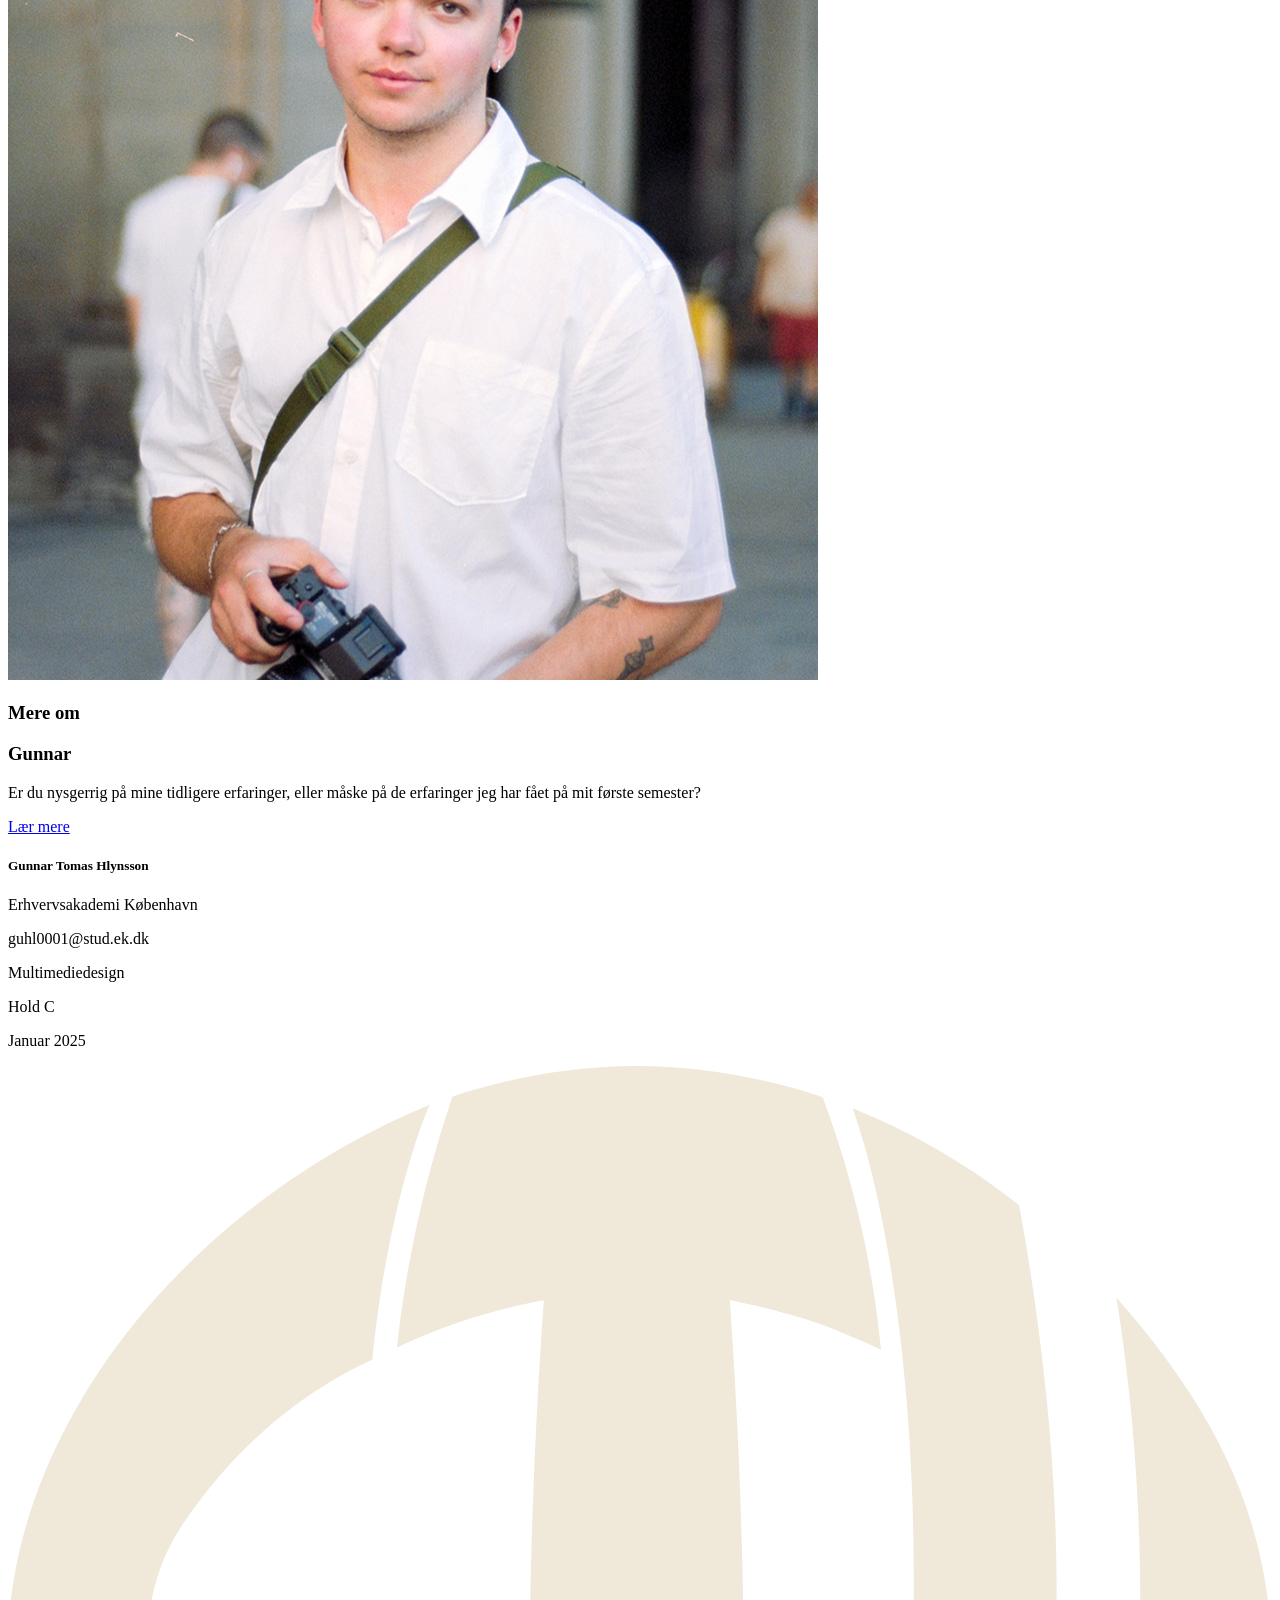
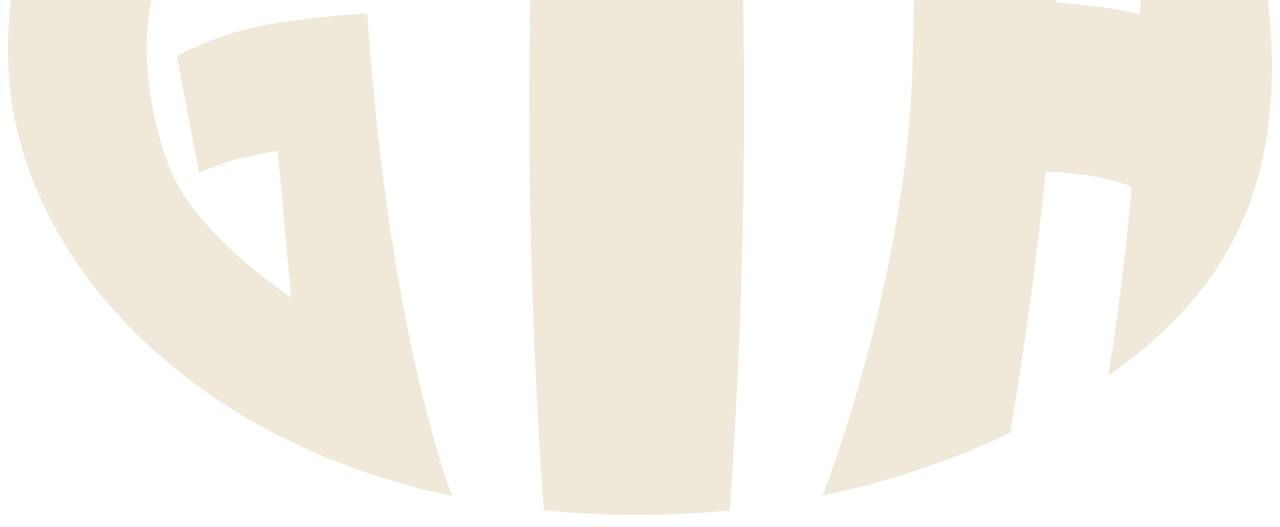
==== commit 1c8c59e5: "Retter Header" ====
--- a/index.html
+++ b/index.html
@@ -10,8 +10,8 @@
       href="https://fonts.googleapis.com/css2?family=Lato:ital,wght@0,100;0,300;0,400;0,700;0,900;1,100;1,300;1,400;1,700;1,900&family=League+Spartan:wght@100..900&family=Lora:ital,wght@0,400..700;1,400..700&display=swap"
       rel="stylesheet"
     />
-    <link rel="stylesheet" href="generel.css" />
-    <link rel="stylesheet" href="layout.css" />
+    <link rel="stylesheet" href="css/generel.css" />
+    <link rel="stylesheet" href="css/layout.css" />
     <link
       rel="apple-touch-icon"
       sizes="180x180"
@@ -62,18 +62,20 @@
           </svg>
         </a>
       </div>
-      <ul class="menu">
-        <li><a href="t2.html">T2</a></li>
-        <li><a href="t3.html">T3</a></li>
-        <li><a href="t4.html">T4</a></li>
-        <li><a href="t5.html">T5</a></li>
-        <li><a href="om.html">OM GUNNAR</a></li>
-      </ul>
-      <button class="burger" aria-label="Navigation Menu">
-        <span class="linje"></span>
-        <span class="linje"></span>
-        <span class="linje"></span>
-      </button>
+      <nav>
+        <ul class="menu">
+          <li><a href="t2.html">T2</a></li>
+          <li><a href="t3.html">T3</a></li>
+          <li><a href="t4.html">T4</a></li>
+          <li><a href="t5.html">T5</a></li>
+          <li><a href="om.html">OM</a></li>
+        </ul>
+        <button class="burger" aria-label="Navigation Menu">
+          <span class="linje"></span>
+          <span class="linje"></span>
+          <span class="linje"></span>
+        </button>
+      </nav>
     </header>
     <main>
       <div class="hero-forside">
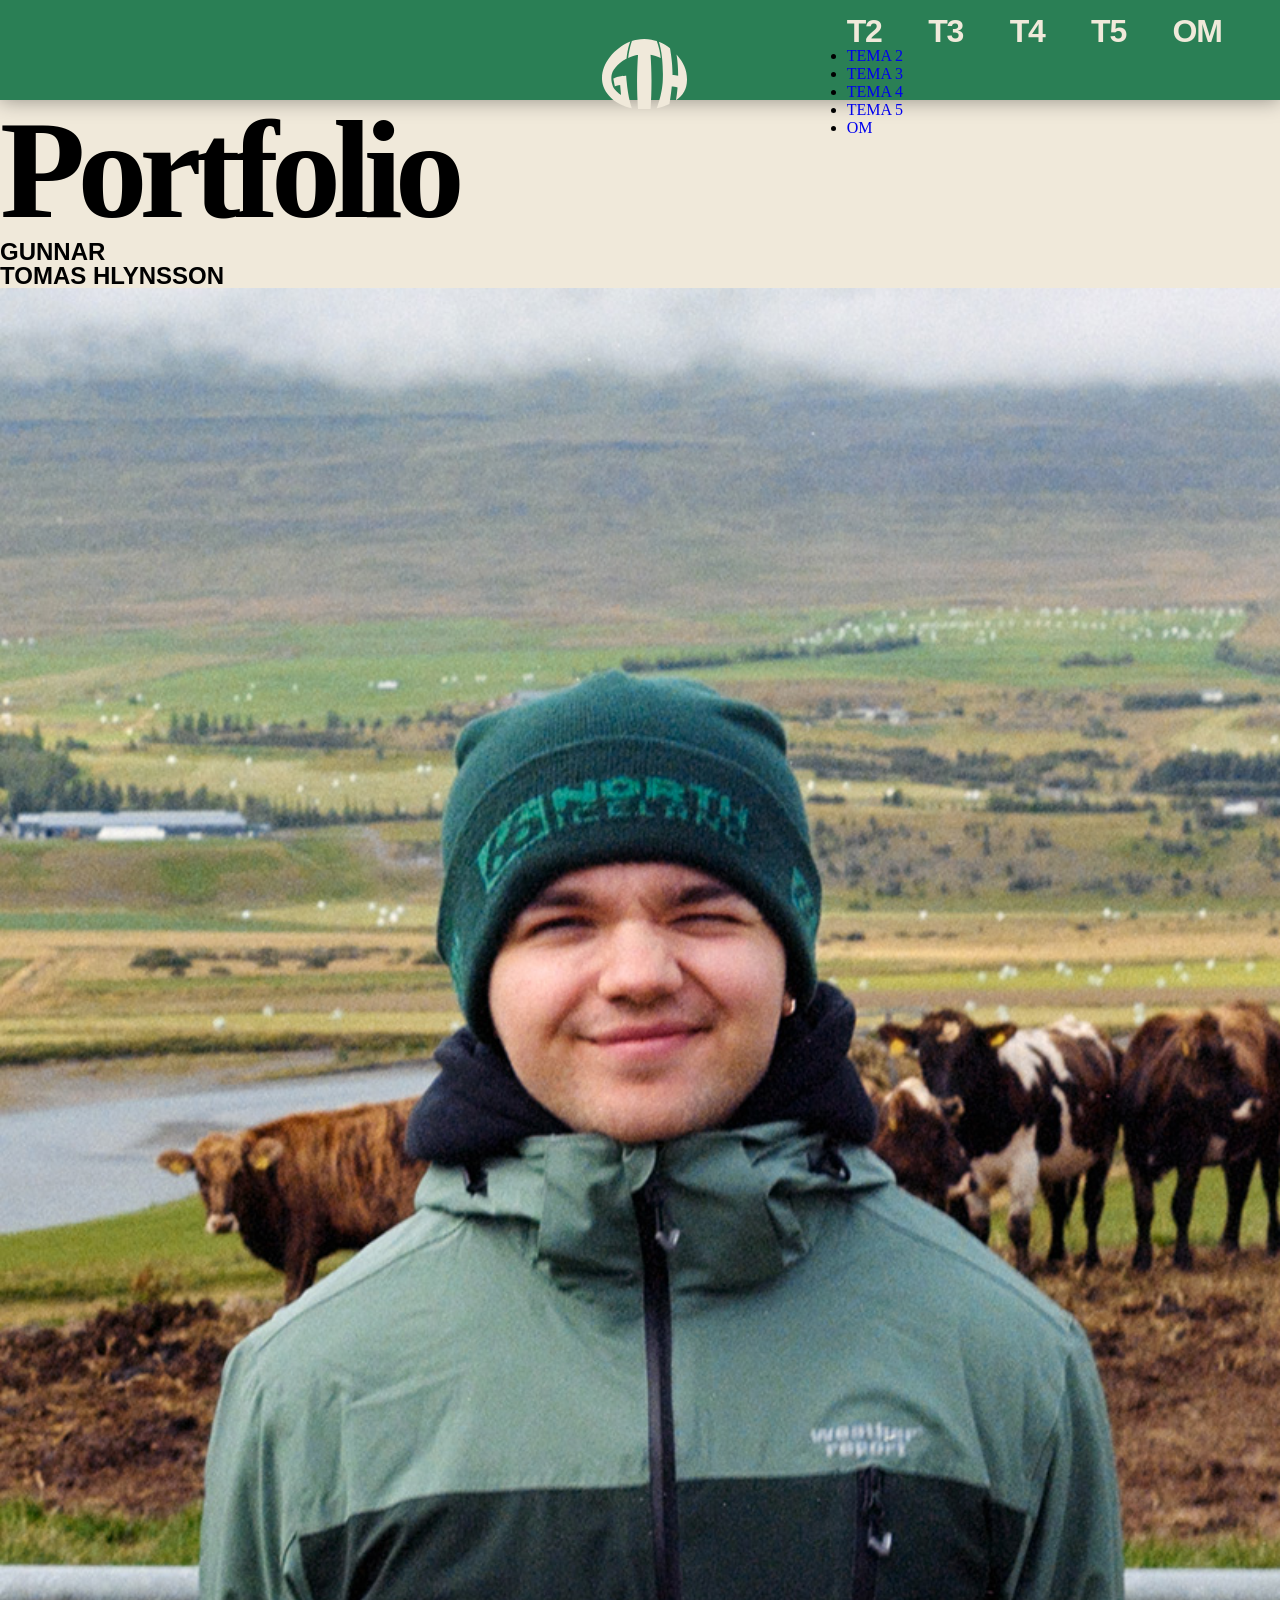
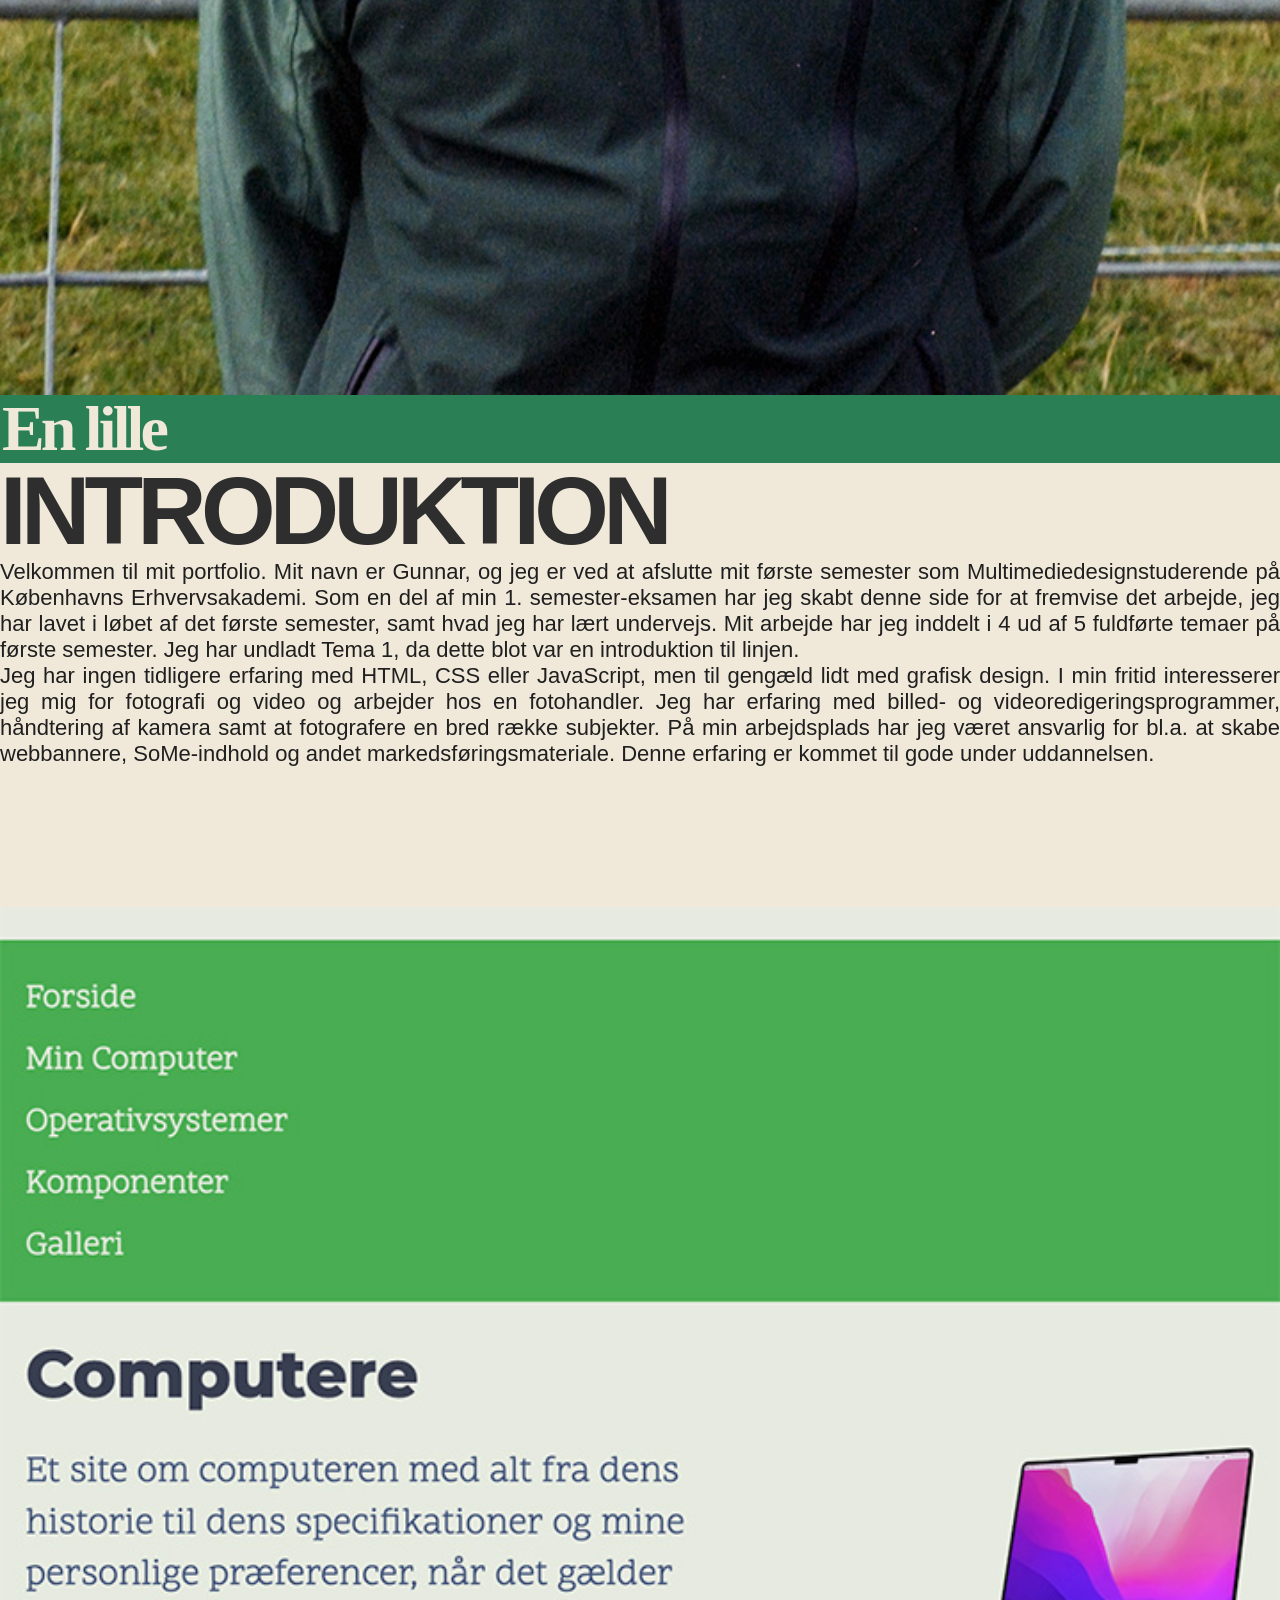
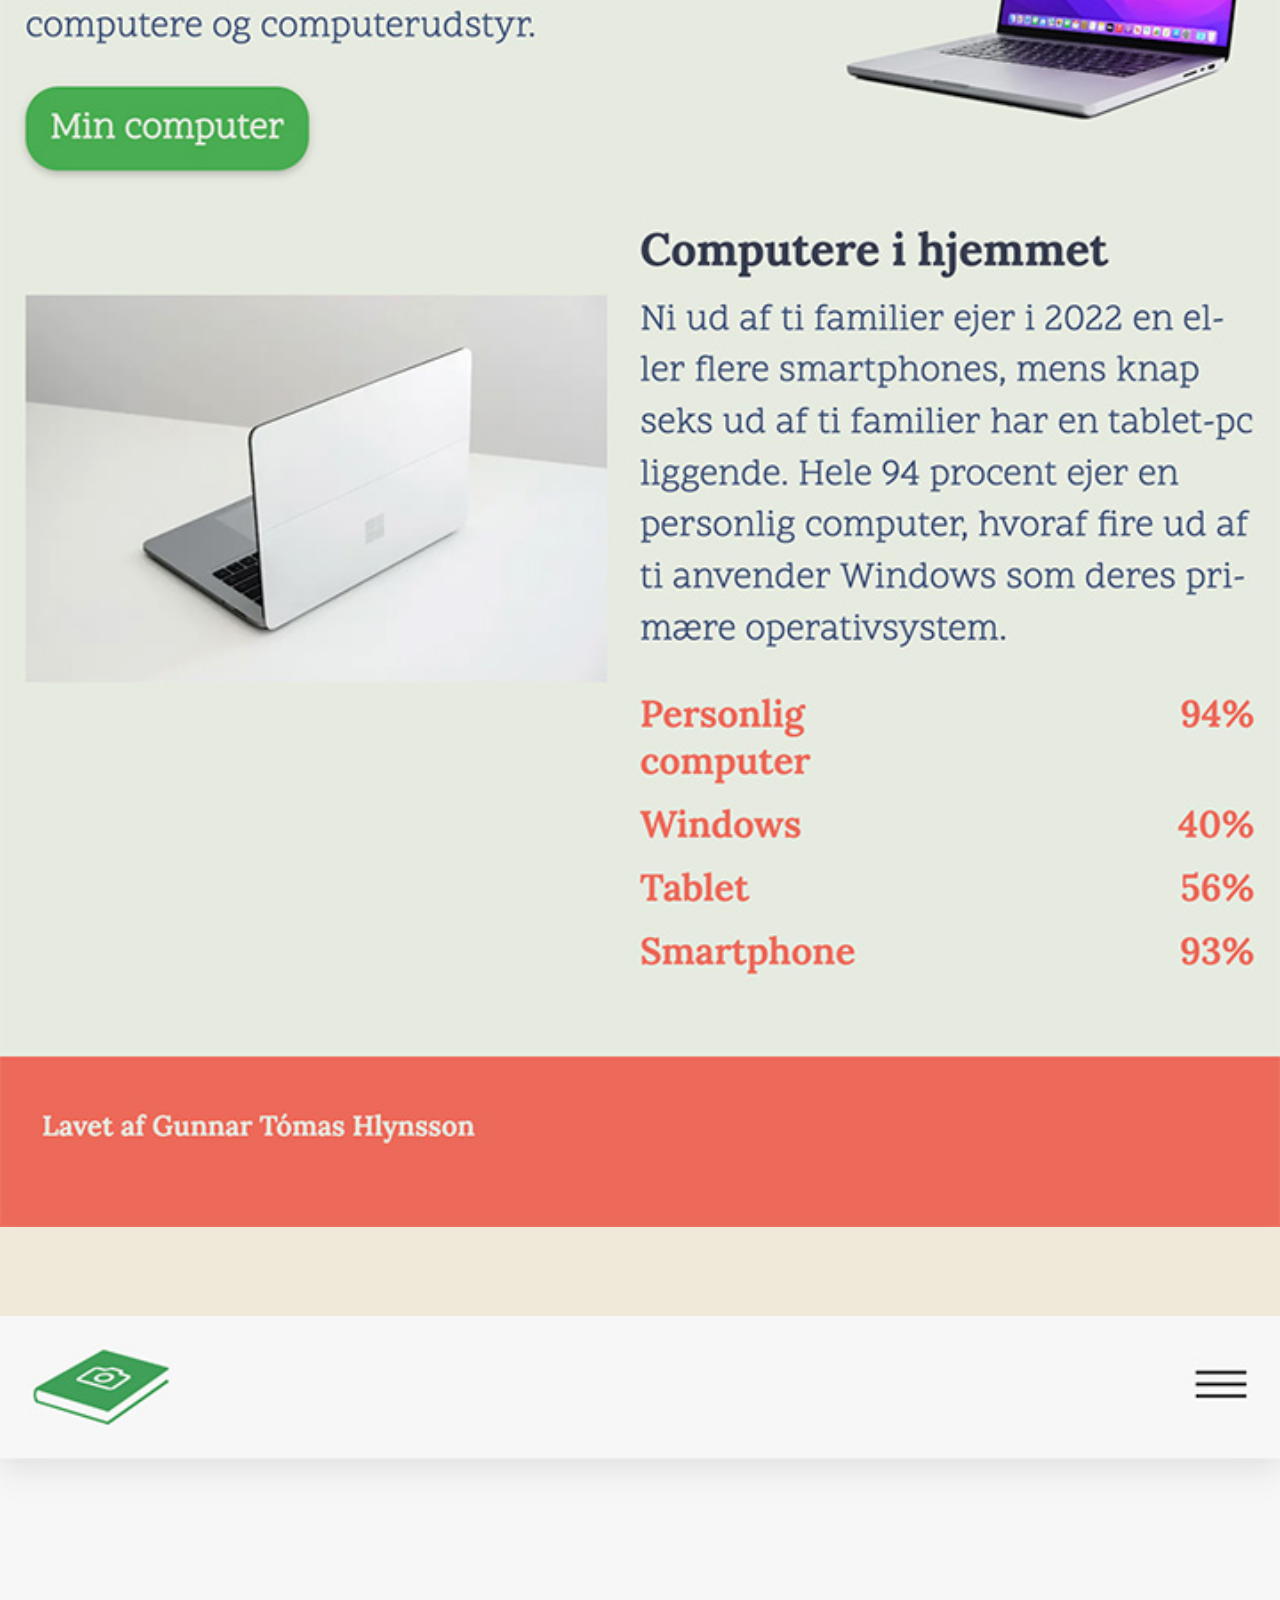
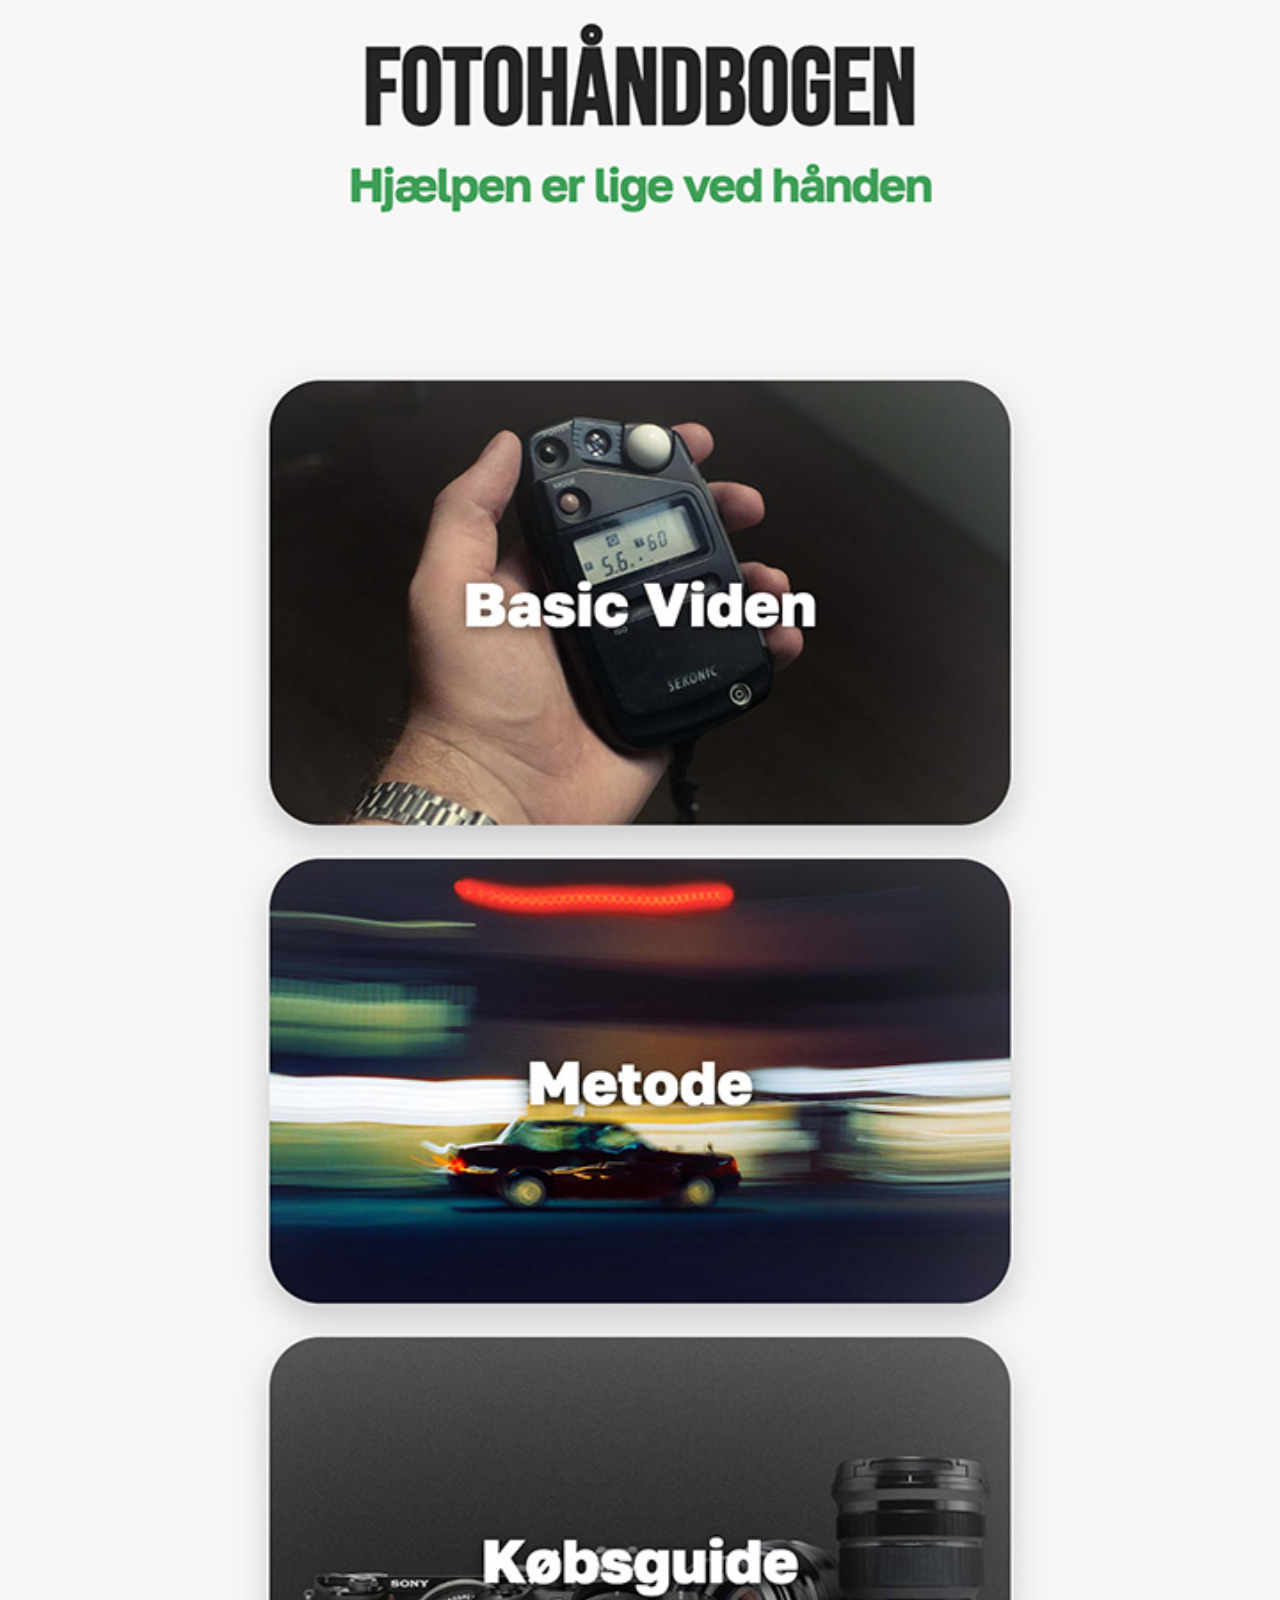
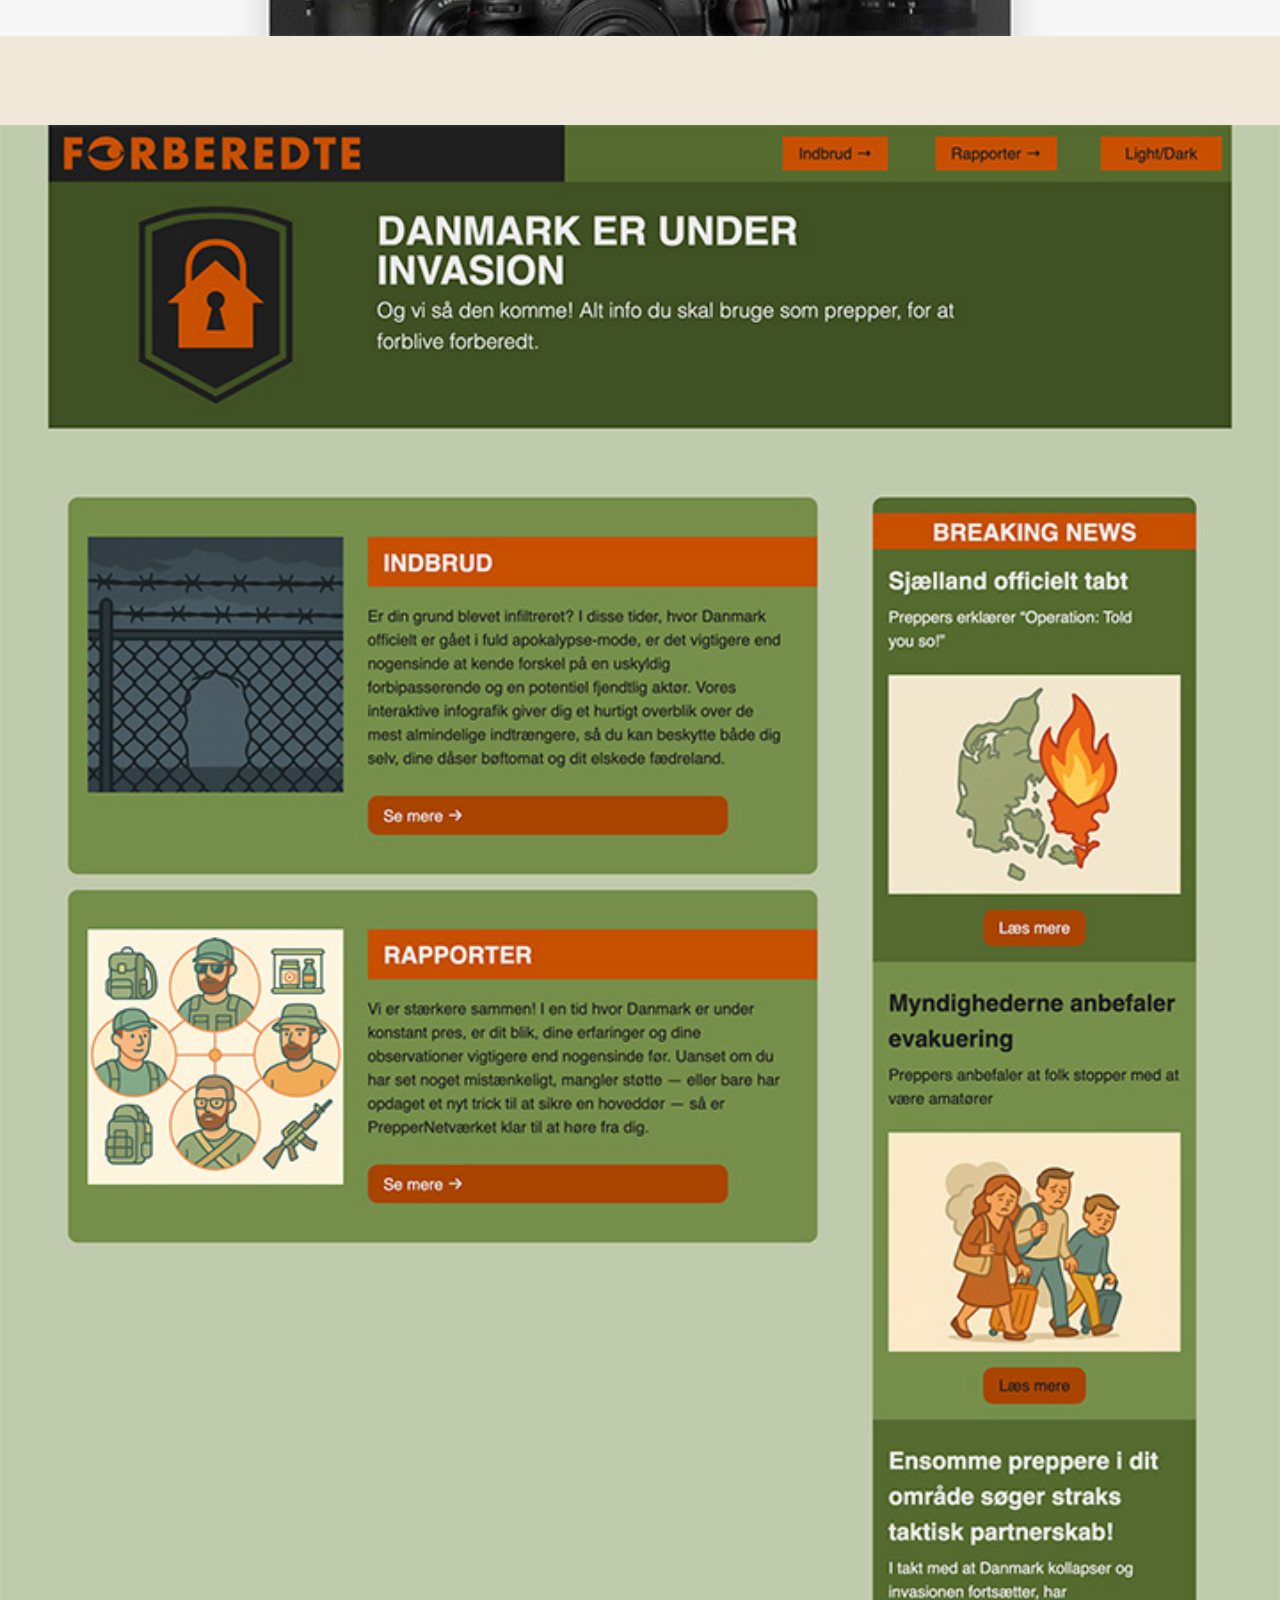
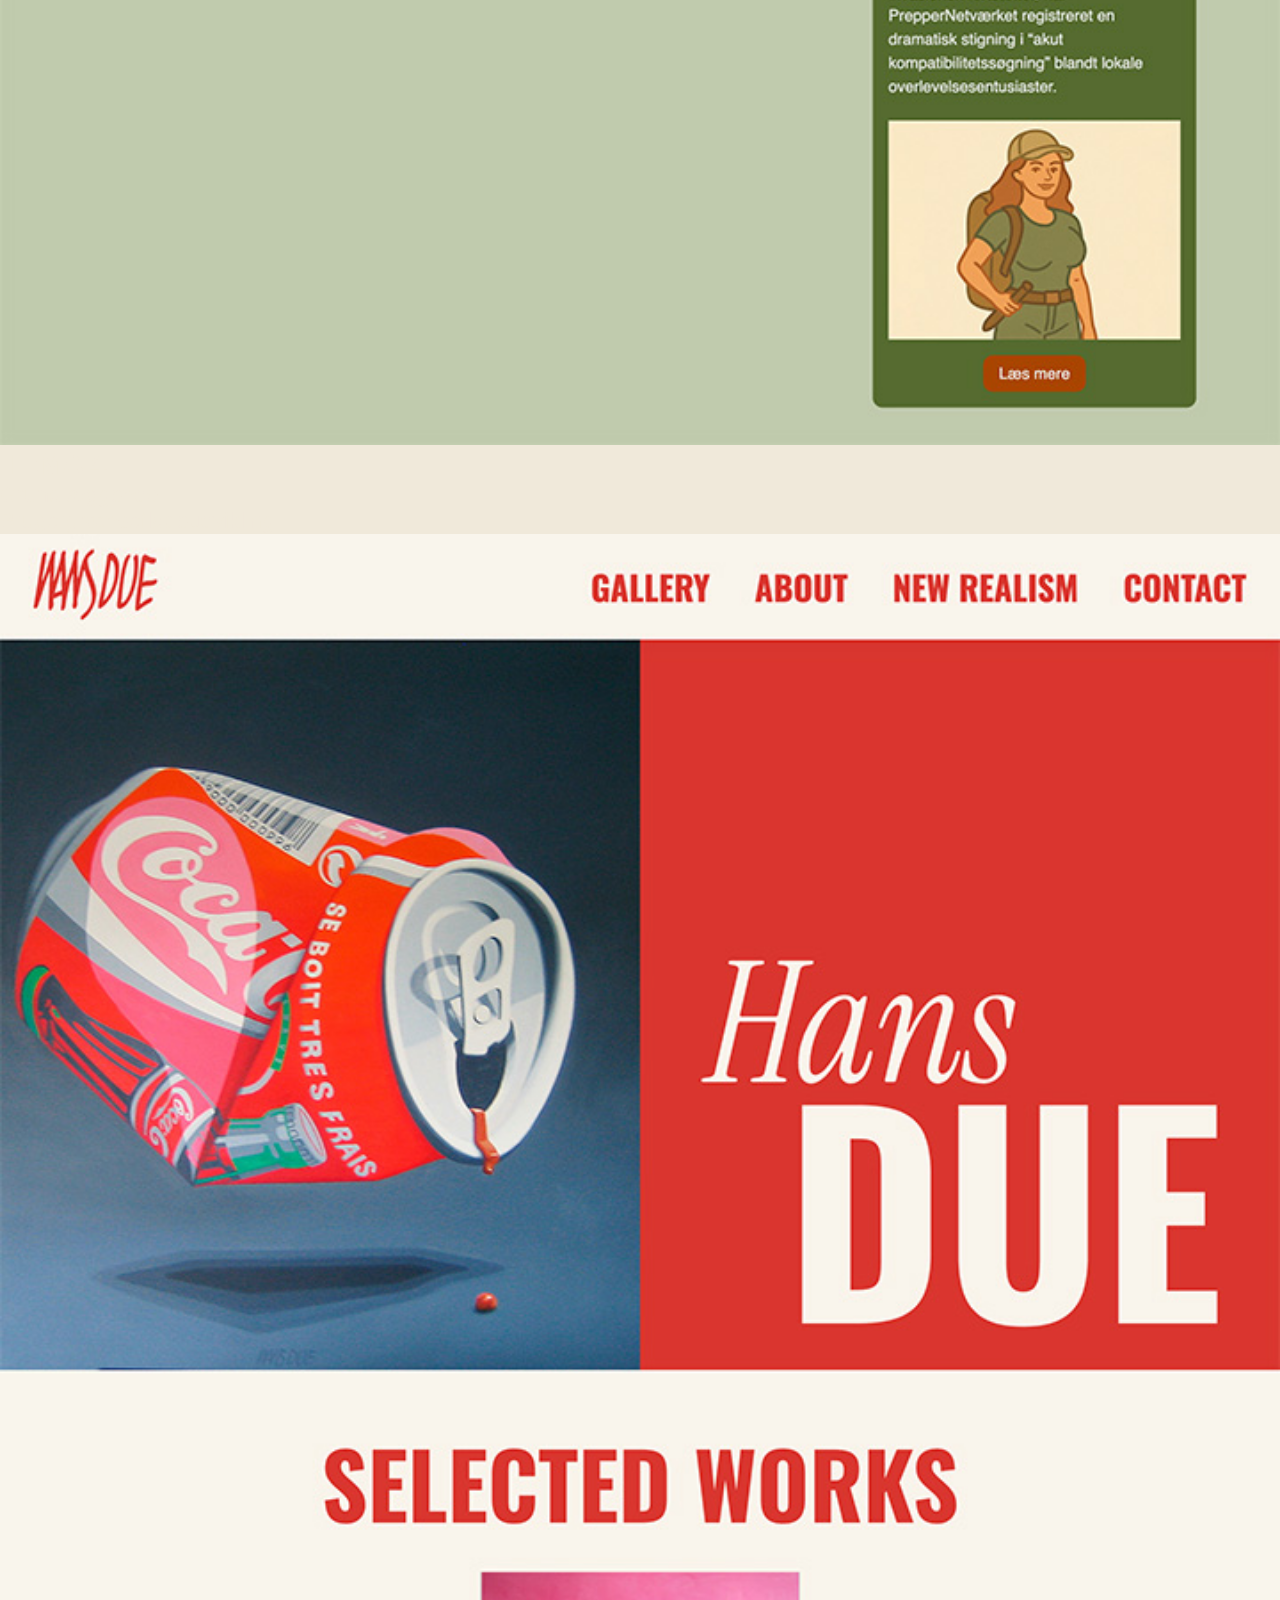
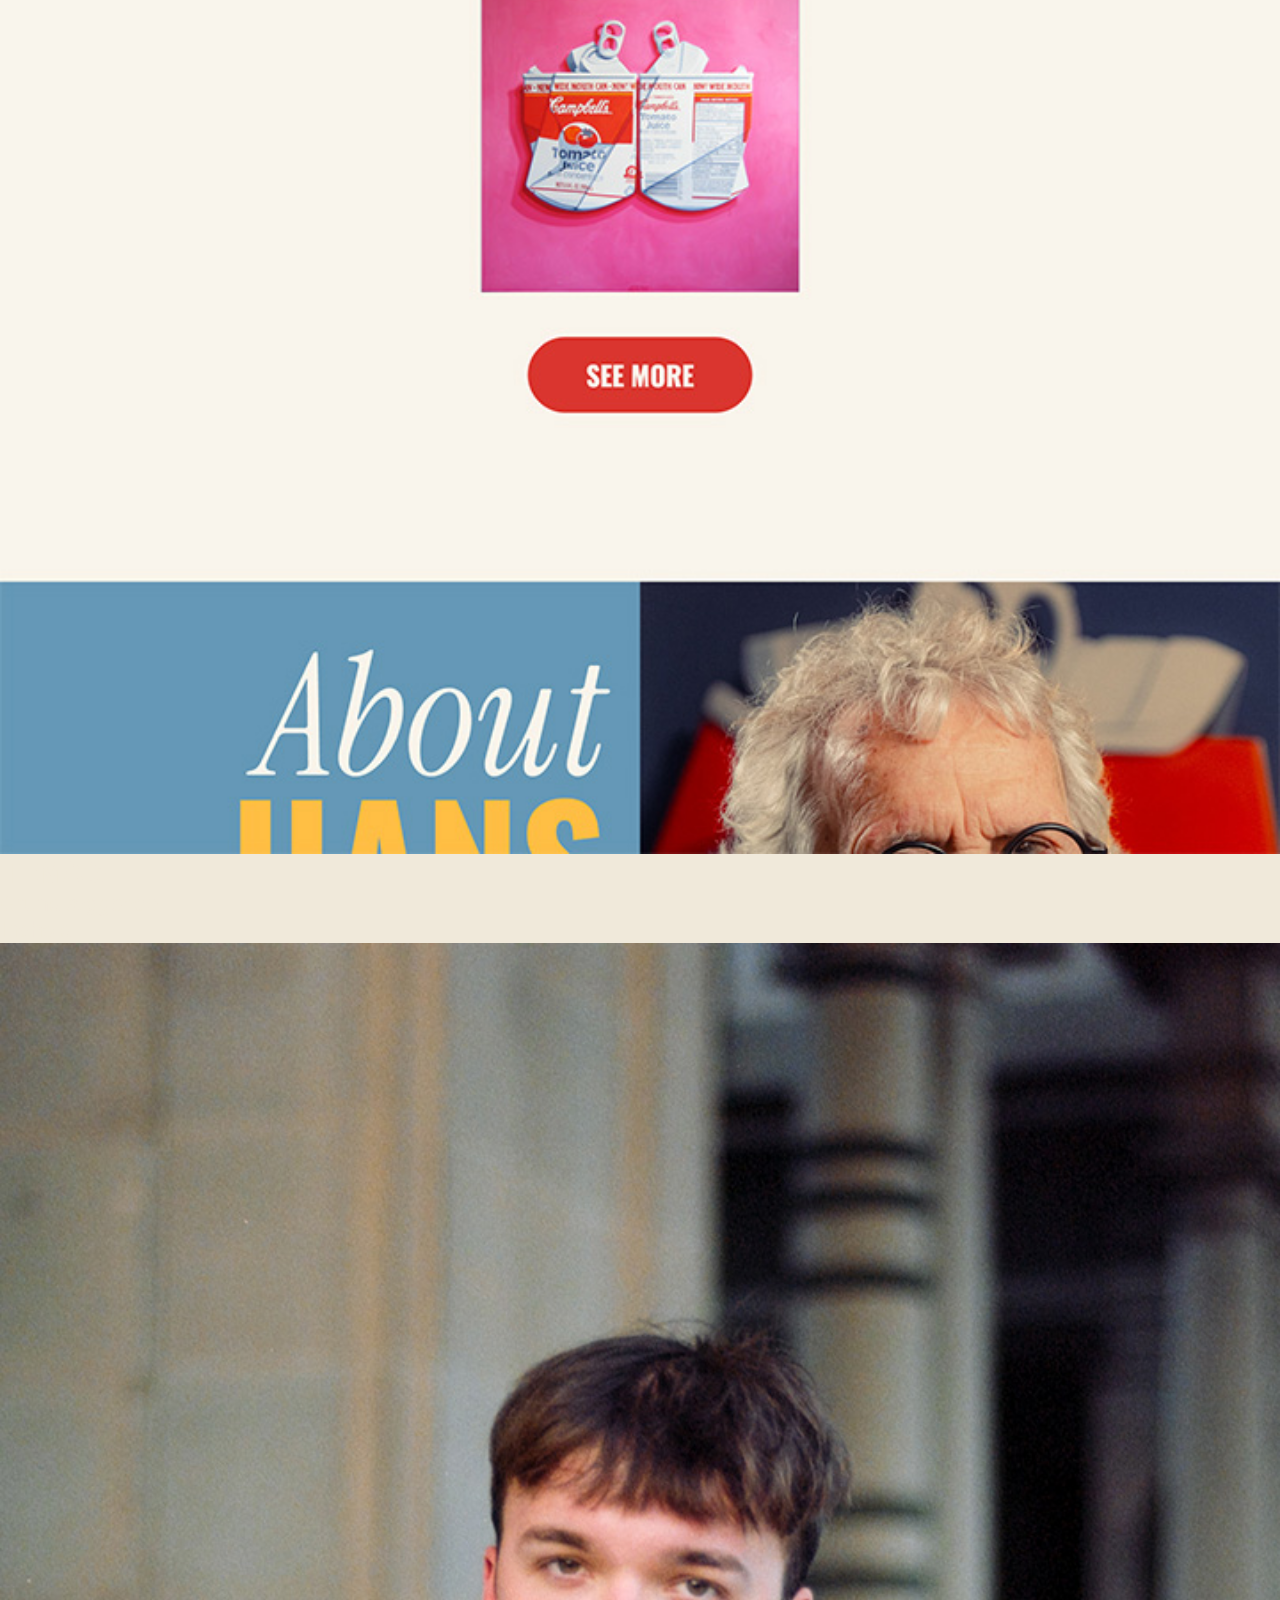
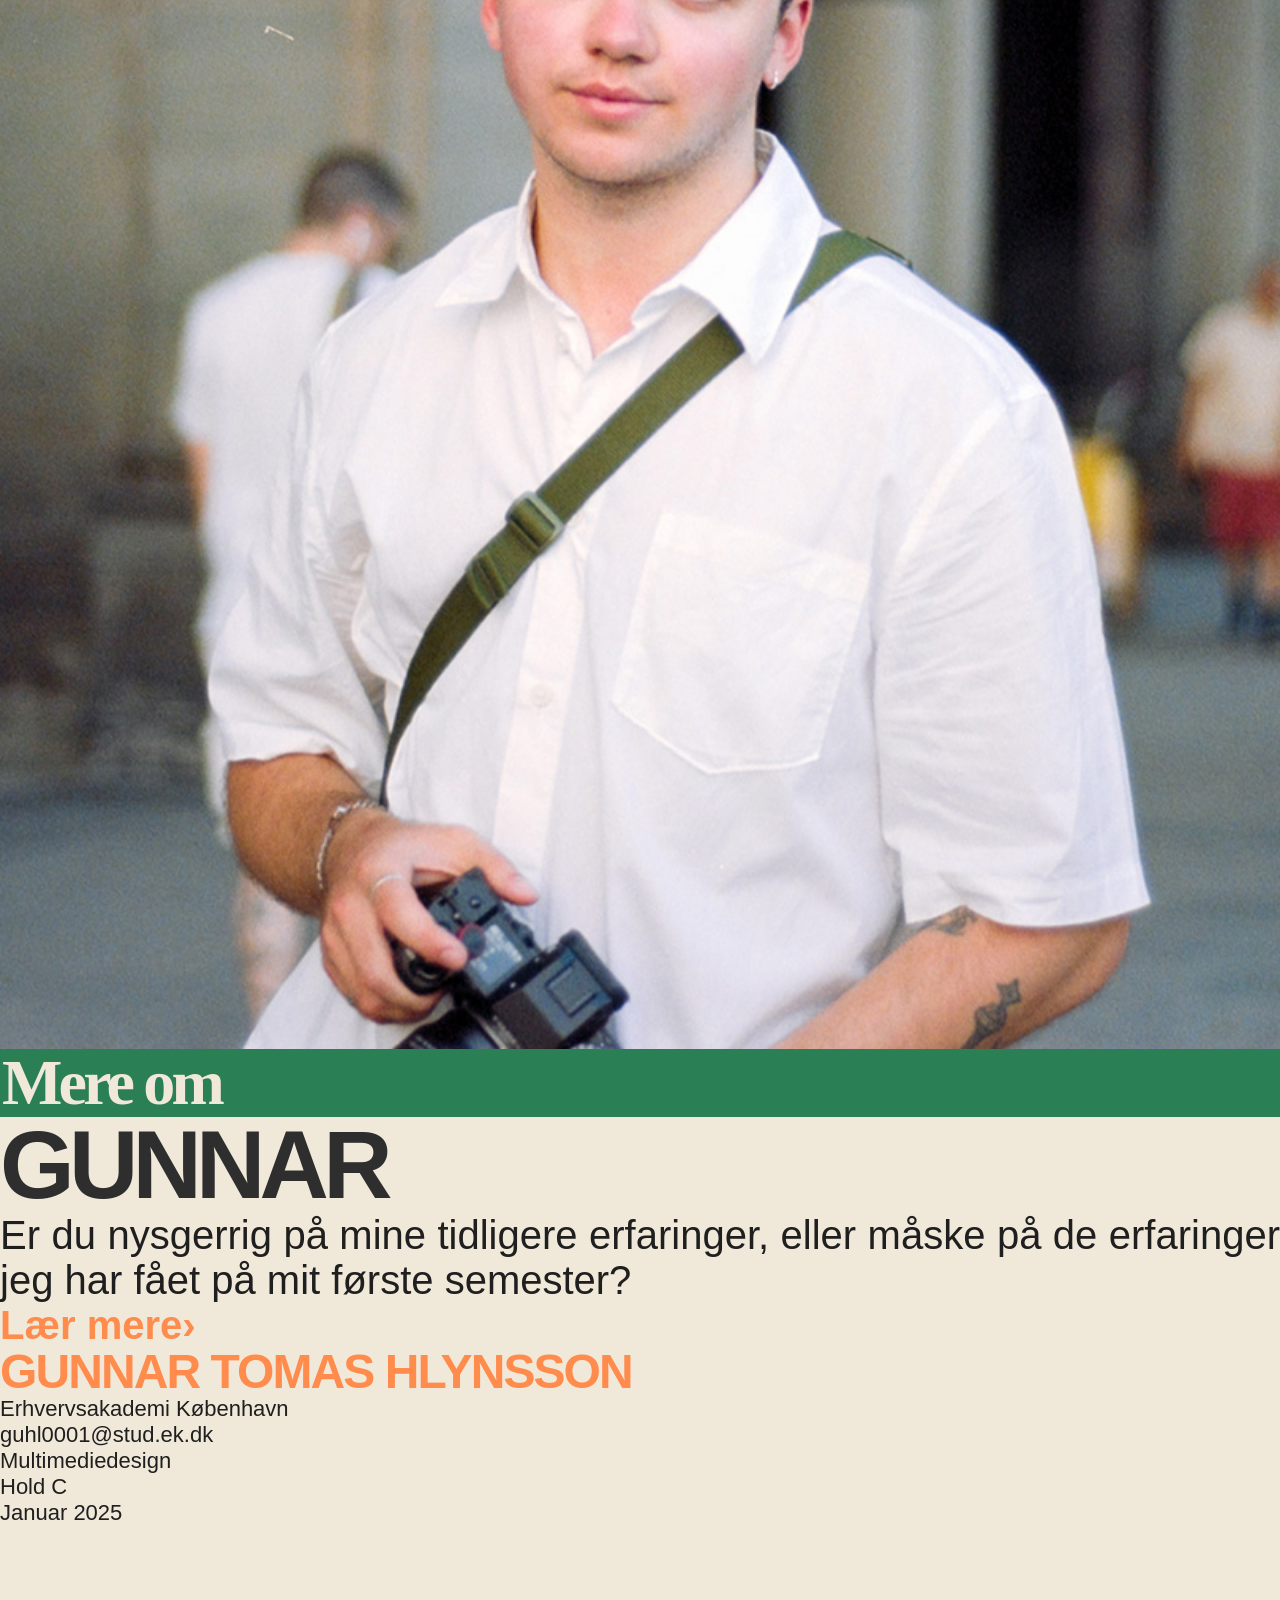
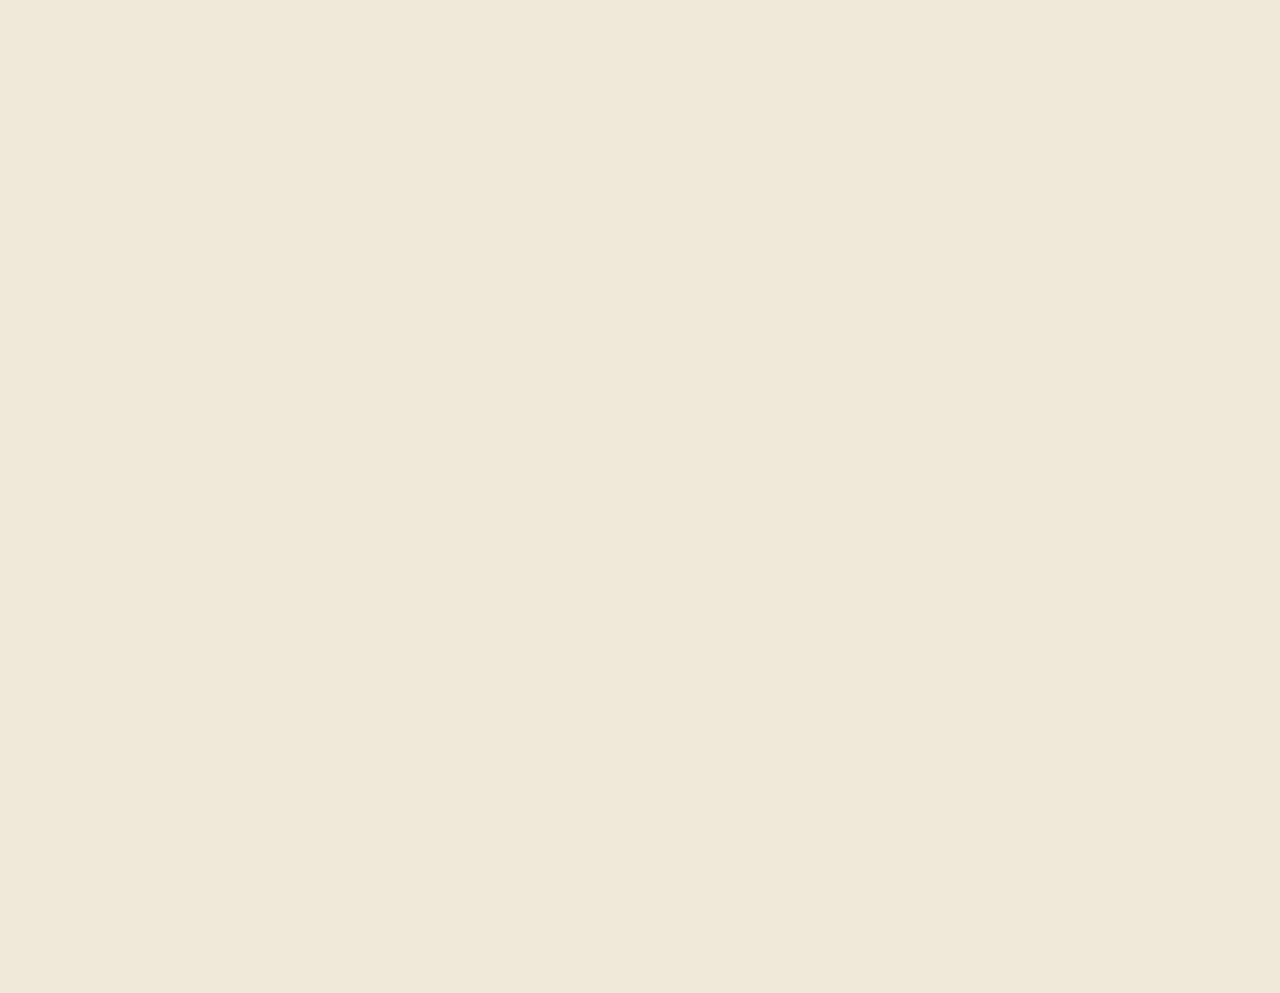
==== commit a654d4d3: "Ændret header ift burger funktion" ====
--- a/index.html
+++ b/index.html
@@ -68,6 +68,13 @@
           <li><a href="t3.html">T3</a></li>
           <li><a href="t4.html">T4</a></li>
           <li><a href="t5.html">T5</a></li>
+          <li><a href="om.html">OM</a></li>
+        </ul>
+        <ul class="menu-burger">
+          <li><a href="t2.html">TEMA 2</a></li>
+          <li><a href="t3.html">TEMA 3</a></li>
+          <li><a href="t4.html">TEMA 4</a></li>
+          <li><a href="t5.html">TEMA 5</a></li>
           <li><a href="om.html">OM</a></li>
         </ul>
         <button class="burger" aria-label="Navigation Menu">
@@ -195,6 +202,7 @@
           </svg>
         </div>
       </footer>
+      <script src="js/burger.js"></script>
     </main>
   </body>
 </html>
--- a/css/generel.css
+++ b/css/generel.css
@@ -0,0 +1,202 @@
+/*------------ Reset -----------*/
+* {
+  margin: 0;
+  padding: 0;
+  box-sizing: border-box;
+}
+img {
+  width: 100%;
+  height: auto;
+  display: block;
+}
+dialog {
+  border: none;
+  padding: 0;
+}
+main {
+  background-color: var(--white);
+}
+::selection {
+  background-color: rgba(42, 127, 85, 0.7);
+}
+/*---------- Variabler ---------*/
+
+html {
+  --white: #f0e9da;
+  --black-1: #2e2e2e;
+  --black-2: #4e4e4e;
+  --black-3: #1f1f1f;
+  --accent-1: #2a7f55;
+  --accent-3: #1e5238;
+  --contrast-1: #ff8b4c;
+  --contrast-3: #c35d25;
+
+  accent-color: var(--accent-1);
+
+  --serif: "Lora", serif;
+  --sans: "League Spartan", sans-serif;
+  --para: "Lato", sans-serif;
+}
+
+/*---------- Tekst ---------*/
+
+h1 {
+  font-family: var(--serif);
+  font-size: 8.75rem;
+  font-weight: 700;
+  font-style: normal;
+  line-height: 100%;
+  letter-spacing: -0.5rem;
+}
+
+.h2-var1 {
+  font-family: var(--sans);
+  font-style: normal;
+  font-weight: 700;
+  line-height: 100%;
+  text-transform: uppercase;
+}
+.h2-var2 {
+  color: var(--white);
+  font-family: var(--sans);
+  font-size: 8.75rem;
+  font-style: normal;
+  font-weight: 700;
+  line-height: 100%;
+  letter-spacing: -0.5rem;
+  text-transform: uppercase;
+}
+
+.h3-var1 {
+  color: var(--white);
+  font-family: var(--serif);
+  font-size: 4rem;
+  font-style: normal;
+  font-weight: 700;
+  line-height: 100%;
+  letter-spacing: -0.24rem;
+  background-color: var(--accent-1);
+  padding: 2px;
+}
+.h3-var2 {
+  color: var(--black-1);
+  font-family: var(--sans);
+  font-size: 6rem;
+  font-style: normal;
+  font-weight: 700;
+  line-height: 100%;
+  letter-spacing: -0.36rem;
+  text-transform: uppercase;
+}
+
+h4 {
+  color: var(--white);
+  font-family: var(--sans);
+  font-size: 2rem;
+  font-style: normal;
+  font-weight: 700;
+  line-height: normal;
+  letter-spacing: -0.12rem;
+  text-transform: uppercase;
+}
+
+h5 {
+  color: var(--contrast-1);
+  font-family: var(--sans);
+  font-size: 3rem;
+  font-style: normal;
+  font-weight: 700;
+  line-height: 100%;
+  letter-spacing: -0.12rem;
+  text-transform: uppercase;
+}
+
+p {
+  color: var(--black-3);
+  text-align: justify;
+  font-family: var(--para);
+  font-size: 1.375rem;
+  font-style: normal;
+  font-weight: 500;
+  line-height: normal;
+}
+.stor-p {
+  font-size: 2.5rem;
+}
+
+.stor-a {
+  color: var(--contrast-1);
+  text-decoration: none;
+  font-family: var(--para);
+  font-size: 2.5rem;
+  font-style: normal;
+  font-weight: 700;
+  line-height: normal;
+}
+.stor-a::after {
+  content: "›";
+  display: inline-block;
+  transition: transform 0.2s ease;
+}
+.stor-a:hover {
+  color: var(--contrast-3);
+}
+.stor-a:hover::after {
+  color: var(--contrast-3);
+  transform: translateX(4px);
+}
+
+a {
+  text-decoration: none;
+}
+a p {
+  color: var(--white);
+}
+
+.menu li a {
+  color: var(--white);
+  font-family: var(--sans);
+  font-size: 2rem;
+  font-style: normal;
+  font-weight: 700;
+  line-height: 100%;
+  letter-spacing: -0.08rem;
+  text-transform: uppercase;
+}
+
+/*---------- Header ---------*/
+
+header {
+  background-color: var(--accent-1);
+  position: sticky;
+  z-index: 100;
+  top: 0;
+  height: 100px;
+  display: grid;
+  grid-template-columns: 1fr 1fr 1fr;
+  align-items: center;
+  padding: 15px 20px;
+  box-shadow: 0 0 20px 0 rgba(0, 0, 0, 0.4);
+}
+.logo-wrap {
+  justify-self: center;
+  align-content: center;
+  grid-column: 2;
+  width: 85px;
+  height: auto;
+  margin-left: 10px;
+}
+nav {
+  grid-column: 3;
+  margin-right: 3vw;
+}
+.menu {
+  display: flex;
+  justify-content: space-between;
+  list-style: none;
+  margin: 0;
+  padding: 0;
+}
+.burger {
+  display: none;
+}
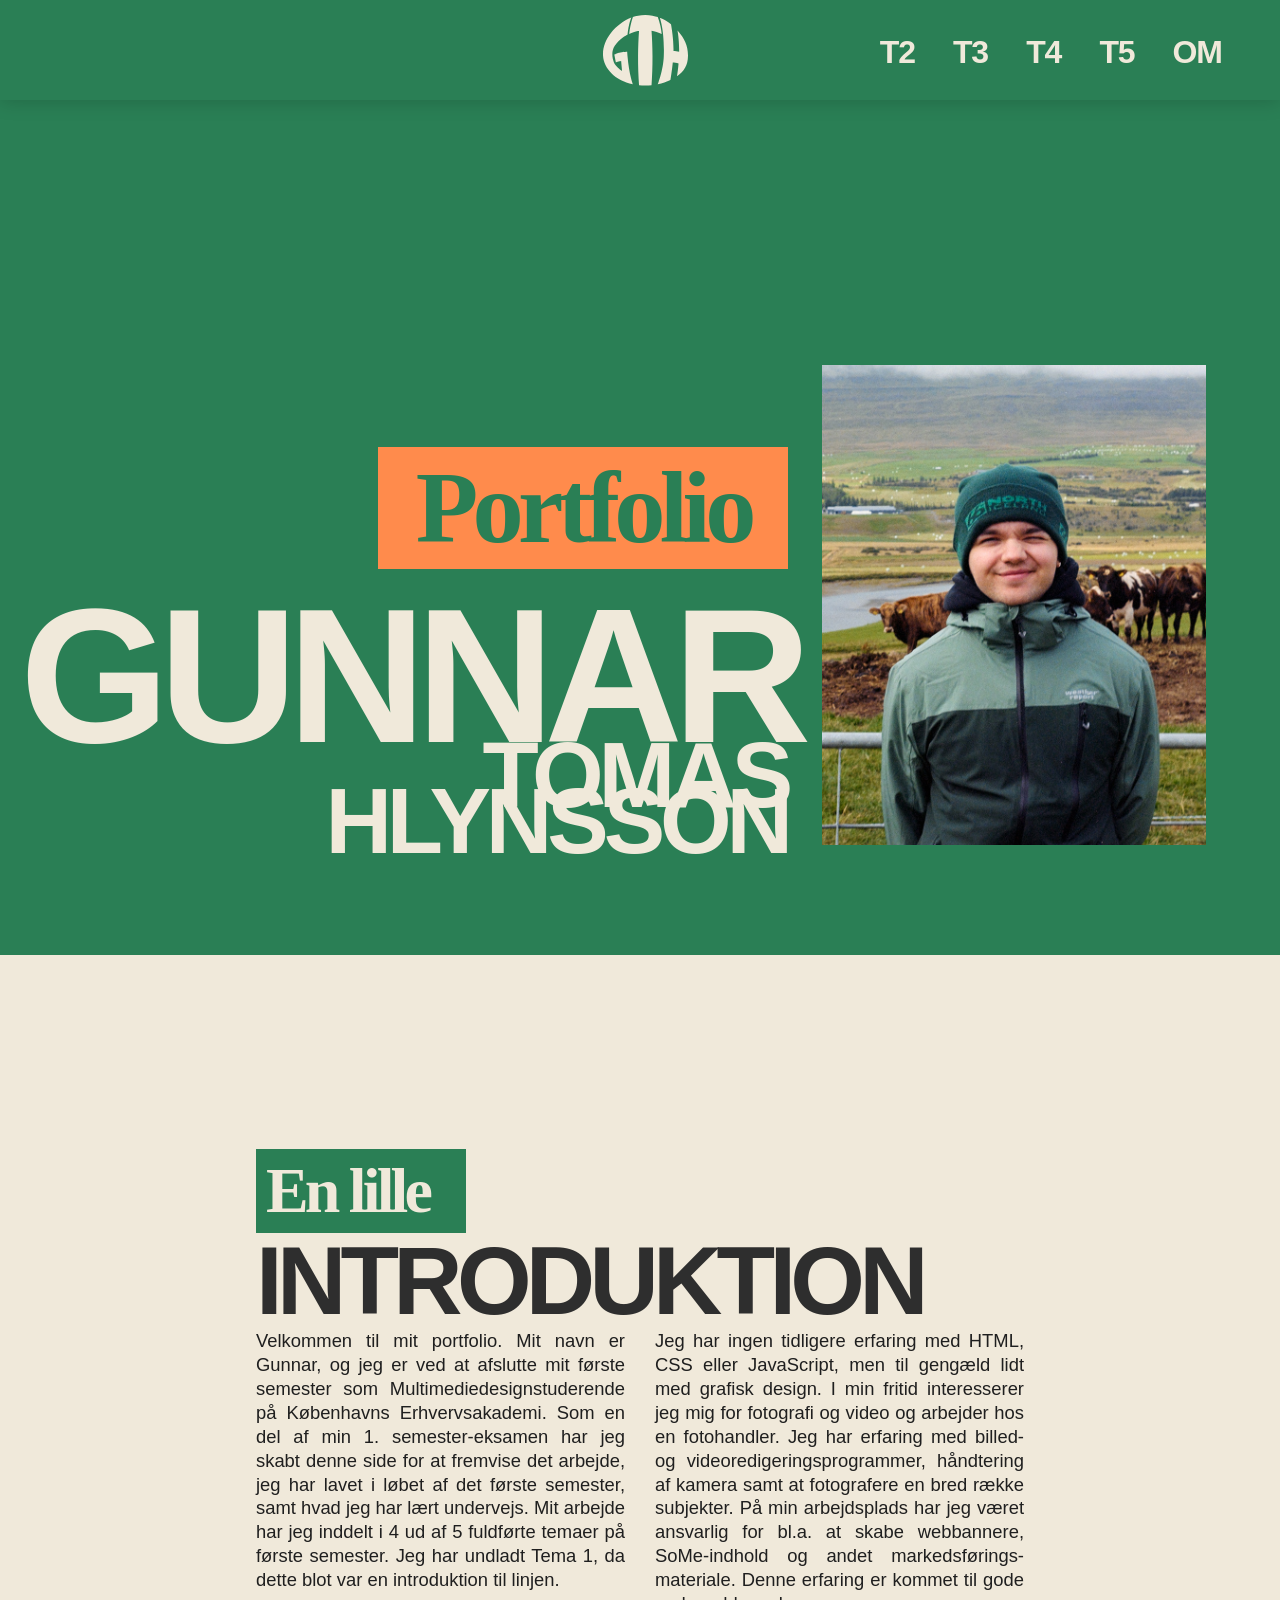
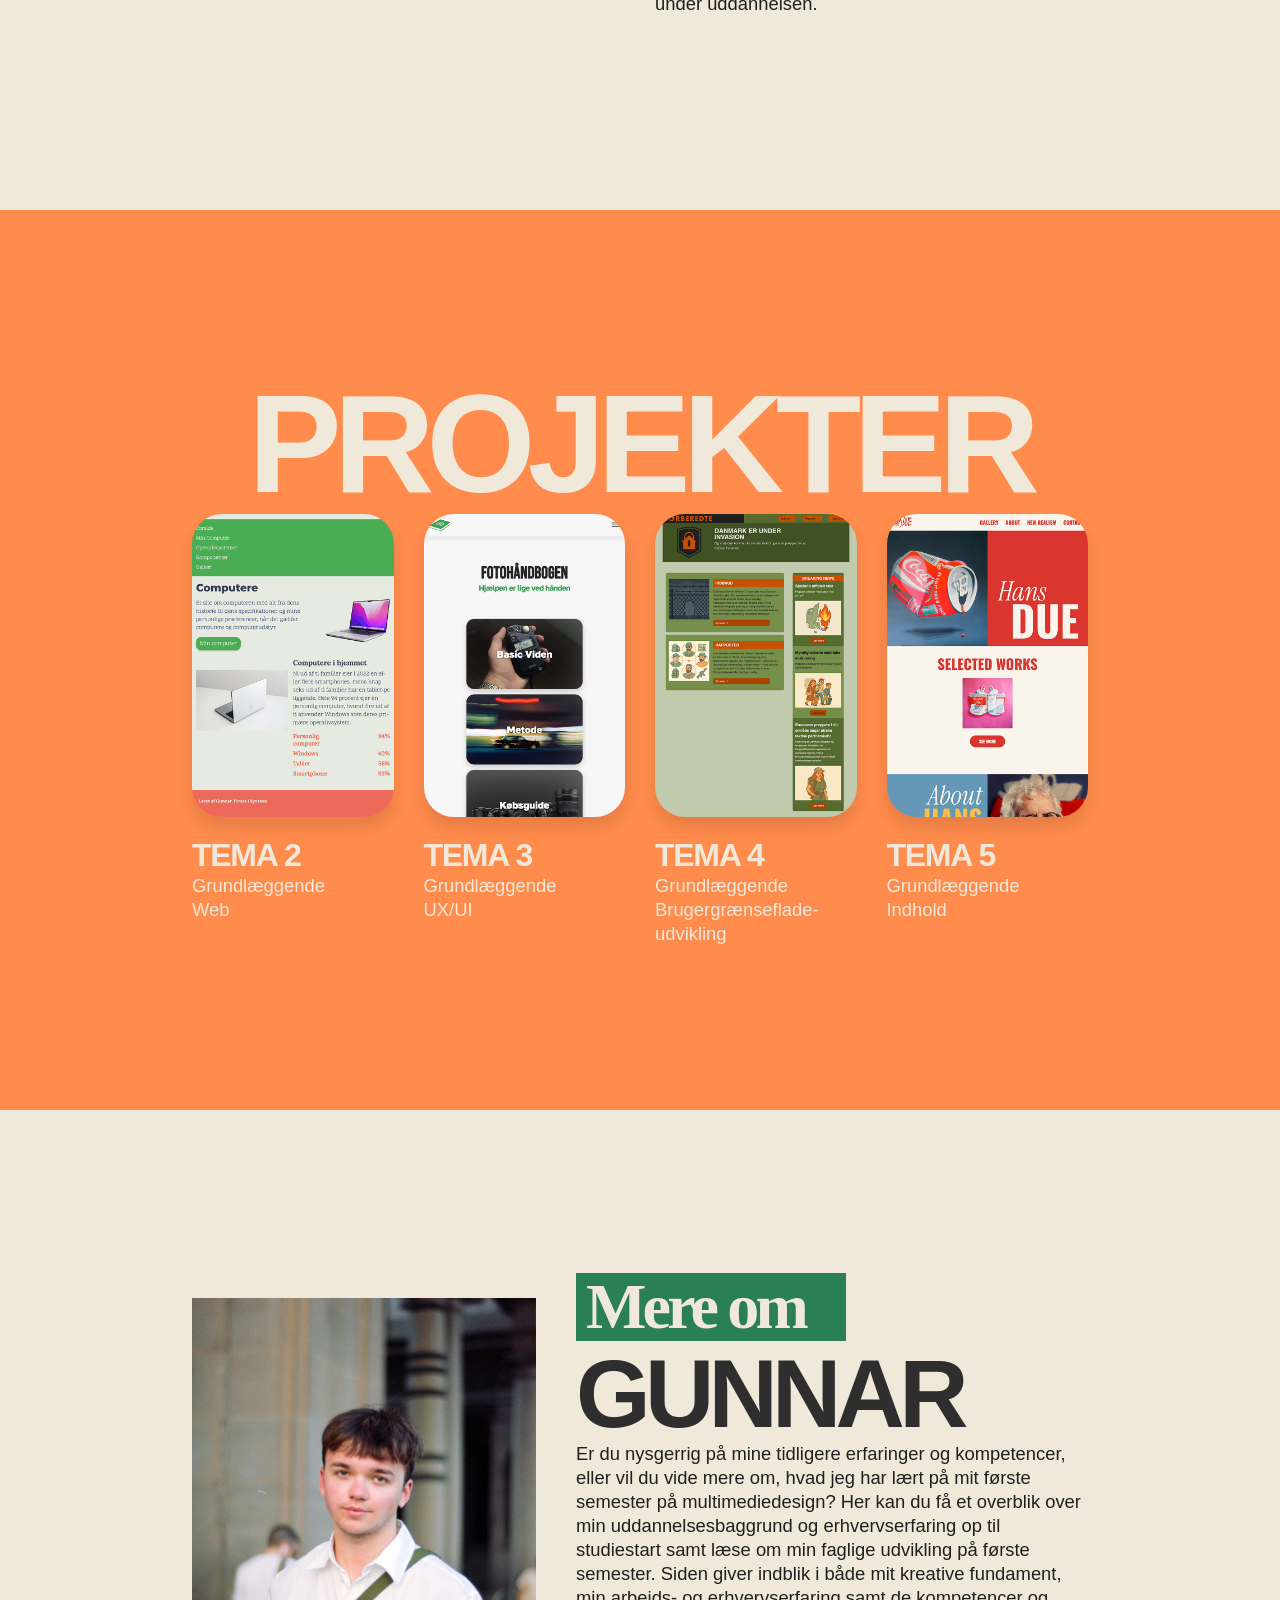
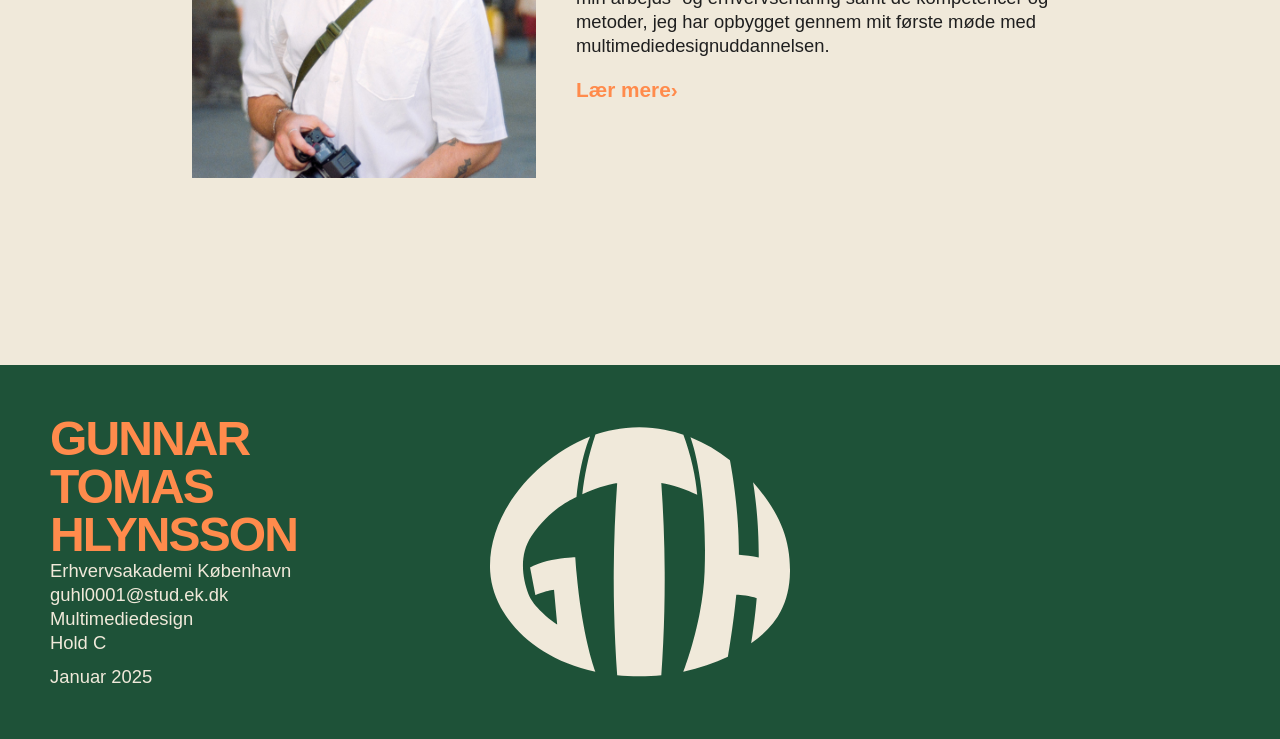
==== commit 4d60e88f: "index done desktop done, ændret css henvisning" ====
--- a/index.html
+++ b/index.html
@@ -11,7 +11,7 @@
       rel="stylesheet"
     />
     <link rel="stylesheet" href="css/generel.css" />
-    <link rel="stylesheet" href="css/layout.css" />
+    <link rel="stylesheet" href="css/index.css" />
     <link
       rel="apple-touch-icon"
       sizes="180x180"
@@ -87,23 +87,30 @@
     <main>
       <div class="hero-forside">
         <div class="hero-forside-tekst">
-          <h1>Portfolio</h1>
-          <h2 class="h2-var1">Gunnar</h2>
-          <h2 class="h2-var1">Tomas Hlynsson</h2>
+          <div class="h1-flex">
+            <div class="h1-box">
+              <h1>Portfolio</h1>
+            </div>
+          </div>
+          <div class="hero-grow">
+            <h2 class="h2-var1">Gunnar</h2>
+            <h2 class="h2-var1">Tomas Hlynsson</h2>
+          </div>
         </div>
         <div class="hero-img">
           <img src="img/forsidegunnar.jpg" alt="Portræt af Gunnar" />
         </div>
       </div>
       <section class="section-tekst">
-        <h3 class="h3-var1">En lille</h3>
+        <h3 class="h3-var1" id="h3-forside">En lille</h3>
         <h3 class="h3-var2">Introduktion</h3>
         <div class="grid_1-1">
           <p>
             Velkommen til mit portfolio. Mit navn er Gunnar, og jeg er ved at
-            afslutte mit første semester som Multimediedesignstuderende på
-            Københavns Erhvervsakademi. Som en del af min 1. semester-eksamen
-            har jeg skabt denne side for at fremvise det arbejde, jeg har lavet
+            afslutte mit første semester som
+            Multi&shy;mediedesign&shy;studerende på Køben&shy;havns
+            Erhvervs&shy;akademi. Som en del af min 1. semester-&shy;eksamen har
+            jeg skabt denne side for at frem&shy;vise det arbejde, jeg har lavet
             i løbet af det første semester, samt hvad jeg har lært undervejs.
             Mit arbejde har jeg inddelt i 4 ud af 5 fuldførte temaer på første
             semester. Jeg har undladt Tema 1, da dette blot var en introduktion
@@ -112,12 +119,12 @@
           <p>
             Jeg har ingen tidligere erfaring med HTML, CSS eller JavaScript, men
             til gengæld lidt med grafisk design. I min fritid interesserer jeg
-            mig for fotografi og video og arbejder hos en fotohandler. Jeg har
-            erfaring med billed- og videoredigeringsprogrammer, håndtering af
-            kamera samt at fotografere en bred række subjekter. På min
-            arbejdsplads har jeg været ansvarlig for bl.a. at skabe webbannere,
-            SoMe-indhold og andet markedsføringsmateriale. Denne erfaring er
-            kommet til gode under uddannelsen.
+            mig for fotografi og video og arbejder hos en foto&shy;handler. Jeg
+            har erfaring med billed- og video&shy;redigerings&shy;programmer,
+            hånd&shy;tering af kamera samt at fotografere en bred række
+            subjekter. På min arbejdsplads har jeg været ansvarlig for bl.a. at
+            skabe webbannere, SoMe-indhold og andet markedsførings-materiale.
+            Denne erfaring er kommet til gode under uddannelsen.
           </p>
         </div>
       </section>
@@ -140,7 +147,7 @@
             <img src="img/projekter-t4.jpg" alt="Billede af Tema 4 Projekt" />
             <h4>Tema 4</h4>
             <p>Grundlæggende</p>
-            <p>Brugergrænsefladeudvikling</p>
+            <p>Brugergrænseflade&shy;udvikling</p>
           </a>
           <a href="t5.html" class="projekter-cards">
             <img src="img/projekter-t5.jpg" alt="Billede af Tema 5 Projekt" />
@@ -157,9 +164,15 @@
         <div class="mereom-tekst">
           <h3 class="h3-var1">Mere om</h3>
           <h3 class="h3-var2">Gunnar</h3>
-          <p class="stor-p">
-            Er du nysgerrig på mine tidligere erfaringer, eller måske på de
-            erfaringer jeg har fået på mit første semester?
+          <p>
+            Er du nysgerrig på mine tidligere erfaringer og kompetencer, eller
+            vil du vide mere om, hvad jeg har lært på mit første semester på
+            multimediedesign? Her kan du få et overblik over min
+            uddannelsesbaggrund og erhvervserfaring op til studiestart samt læse
+            om min faglige udvikling på første semester. Siden giver indblik i
+            både mit kreative fundament, min arbejds- og erhvervserfaring samt
+            de kompetencer og metoder, jeg har opbygget gennem mit første møde
+            med multimediedesignuddannelsen.
           </p>
           <a href="om.html" class="stor-a">Lær mere</a>
         </div>
--- a/css/generel.css
+++ b/css/generel.css
@@ -42,29 +42,30 @@
 
 h1 {
   font-family: var(--serif);
+  font-size: 8vw;
+  font-weight: 700;
+  font-style: normal;
+  line-height: 100%;
+  letter-spacing: -0.45vw;
+}
+
+.h2-var1 {
+  font-family: var(--sans);
+  font-style: normal;
+  font-weight: 700;
+  line-height: 100%;
+  text-transform: uppercase;
+}
+.h2-var2 {
+  color: var(--white);
+  font-family: var(--sans);
   font-size: 8.75rem;
-  font-weight: 700;
-  font-style: normal;
+  font-style: normal;
+  font-weight: 700;
   line-height: 100%;
   letter-spacing: -0.5rem;
-}
-
-.h2-var1 {
-  font-family: var(--sans);
-  font-style: normal;
-  font-weight: 700;
-  line-height: 100%;
-  text-transform: uppercase;
-}
-.h2-var2 {
-  color: var(--white);
-  font-family: var(--sans);
-  font-size: 8.75rem;
-  font-style: normal;
-  font-weight: 700;
-  line-height: 100%;
-  letter-spacing: -0.5rem;
-  text-transform: uppercase;
+  text-transform: uppercase;
+  text-align: center;
 }
 
 .h3-var1 {
@@ -96,7 +97,7 @@
   font-style: normal;
   font-weight: 700;
   line-height: normal;
-  letter-spacing: -0.12rem;
+  letter-spacing: -0.08rem;
   text-transform: uppercase;
 }
 
@@ -115,20 +116,17 @@
   color: var(--black-3);
   text-align: justify;
   font-family: var(--para);
-  font-size: 1.375rem;
+  font-size: 1.15rem;
   font-style: normal;
   font-weight: 500;
-  line-height: normal;
-}
-.stor-p {
-  font-size: 2.5rem;
+  line-height: 1.3;
 }
 
 .stor-a {
   color: var(--contrast-1);
   text-decoration: none;
   font-family: var(--para);
-  font-size: 2.5rem;
+  font-size: 1.3rem;
   font-style: normal;
   font-weight: 700;
   line-height: normal;
@@ -140,6 +138,7 @@
 }
 .stor-a:hover {
   color: var(--contrast-3);
+  transition: color 0.2s ease;
 }
 .stor-a:hover::after {
   color: var(--contrast-3);
@@ -154,6 +153,16 @@
 }
 
 .menu li a {
+  color: var(--white);
+  font-family: var(--sans);
+  font-size: 2rem;
+  font-style: normal;
+  font-weight: 700;
+  line-height: 100%;
+  letter-spacing: -0.08rem;
+  text-transform: uppercase;
+}
+.menu-burger li a {
   color: var(--white);
   font-family: var(--sans);
   font-size: 2rem;
@@ -171,12 +180,13 @@
   position: sticky;
   z-index: 100;
   top: 0;
-  height: 100px;
+  height: 10vh;
+  min-height: 100px;
   display: grid;
-  grid-template-columns: 1fr 1fr 1fr;
+  grid-template-columns: 1fr auto 1fr;
   align-items: center;
   padding: 15px 20px;
-  box-shadow: 0 0 20px 0 rgba(0, 0, 0, 0.4);
+  box-shadow: 0 0 20px 0 rgba(0, 0, 0, 0.2);
 }
 .logo-wrap {
   justify-self: center;
@@ -189,14 +199,127 @@
 nav {
   grid-column: 3;
   margin-right: 3vw;
+  justify-self: end;
 }
 .menu {
   display: flex;
-  justify-content: space-between;
   list-style: none;
+  gap: 3vw;
   margin: 0;
   padding: 0;
+  text-align: right;
+}
+.menu-burger {
+  display: flex;
+  list-style: none;
+  gap: 4vw;
+  margin: 0;
+  padding: 0;
+  text-align: right;
+}
+
+.burger {
+  width: 40px;
+  height: 20px;
+  cursor: pointer;
+}
+.burger .linje {
+  display: block;
+  width: 100%;
+  height: 4px;
+  background-color: var(--contrast-1);
+  margin-bottom: 7px;
+  transition: 0.2s linear;
+}
+.menu-burger {
+  display: none;
 }
 .burger {
   display: none;
 }
+@media screen and (max-width: 800px) {
+  .menu {
+    display: none;
+  }
+  .burger {
+    display: block;
+    background-color: transparent;
+    border: 0;
+  }
+  .burger.active .linje:nth-child(1) {
+    transform: rotate(45deg) translate(10px, 5px);
+    transition: 0.2s linear;
+  }
+
+  .burger.active .linje:nth-child(2) {
+    opacity: 0;
+    transition: 0.15s linear;
+  }
+
+  .burger.active .linje:nth-child(3) {
+    transform: rotate(-45deg) translate(11px, -5px);
+    transition: 0.2s linear;
+  }
+
+  nav.active .menu-burger {
+    display: block;
+    background-color: var(--accent-1);
+    position: absolute;
+    top: 94px;
+    left: 0;
+    width: 100%;
+    box-shadow: 0 10px 10px rgba(0, 0, 0, 0.2);
+    z-index: 1;
+  }
+
+  nav.active .menu-burger li {
+    margin: 20px 40px;
+  }
+
+  nav.active .menu-burger a {
+    font-size: 2.6rem;
+  }
+}
+/*---------- Footer ---------*/
+footer {
+  background-color: var(--accent-3);
+  display: grid;
+  grid-template-columns: 1fr 1fr 1fr;
+}
+.footer-tekst {
+  padding: 50px;
+}
+.footer-tekst p {
+  color: var(--white);
+}
+.footer-space {
+  padding: 5px;
+}
+.footer-logo {
+  padding: 50px;
+  display: flex;
+  justify-content: center;
+}
+.footer-logo svg {
+  width: 20vw;
+  min-width: 300px;
+  margin: 0 auto;
+}
+
+/*------- section-tekst -------*/
+.section-tekst {
+  height: 95vh;
+  display: flex;
+  flex-direction: column;
+  justify-content: center;
+  padding: 0 20vw;
+}
+.section-tekst h3:nth-child(1) {
+  padding: 10px;
+}
+
+.grid_1-1 {
+  display: grid;
+  grid-template-columns: 1fr 1fr;
+  gap: 30px;
+}
--- a/css/index.css
+++ b/css/index.css
@@ -0,0 +1,144 @@
+.hero-forside {
+  background-color: var(--accent-1);
+  display: grid;
+  grid-template-columns: 3fr 2fr;
+  height: 95vh;
+  padding: 20px;
+}
+.hero-forside-tekst {
+  display: flex;
+  flex-direction: column;
+  justify-content: flex-end;
+  text-align: right;
+}
+.h1-flex {
+  display: flex;
+  flex-direction: row;
+  justify-content: flex-end;
+  margin-bottom: 30px;
+}
+.h1-box {
+  text-align: right;
+  display: block;
+  width: 32vw;
+  background-color: var(--contrast-1);
+}
+.h1-box h1 {
+  color: var(--accent-1);
+  padding: 10px;
+  text-align: center;
+}
+.hero-grow {
+  display: flex;
+  flex-direction: column;
+  width: 60vw;
+}
+.hero-grow h2:nth-child(1) {
+  font-size: 15vw;
+  color: var(--white);
+  line-height: 0.8;
+  align-items: flex-end;
+  letter-spacing: -0.8vw;
+}
+.hero-grow h2:nth-child(2) {
+  font-size: 7.2vw;
+  color: var(--white);
+  line-height: 0.5;
+  letter-spacing: -0.4vw;
+  padding-bottom: 10vh;
+}
+.hero-img {
+  display: flex;
+  flex-direction: column;
+  justify-content: flex-end;
+
+  padding-right: 20px;
+  padding-bottom: 10vh;
+}
+.hero-img img {
+  aspect-ratio: 4/5;
+  width: 30vw;
+  object-fit: cover;
+  margin: 0 auto;
+}
+
+#h3-forside {
+  width: 210px;
+}
+
+.projekter-forside {
+  height: 100vh;
+  background-color: var(--contrast-1);
+  display: flex;
+  flex-direction: column;
+  justify-content: center;
+}
+
+.projekter-flex {
+  display: flex;
+  flex-direction: row;
+  justify-content: space-between;
+  gap: 30px;
+  margin: 0 15vw;
+}
+.projekter-cards {
+  transition: transform 0.2s ease;
+}
+.projekter-cards p {
+  overflow-wrap: break-word;
+  hyphens: auto;
+}
+.projekter-cards img {
+  display: block;
+  aspect-ratio: 2/3;
+  width: 100%;
+  height: auto;
+  overflow: hidden;
+  object-fit: cover;
+  object-position: center;
+  border-radius: 30px;
+  margin-bottom: 20px;
+  box-shadow: 0 10px 15px 0 rgba(0, 0, 0, 0.1);
+  transition: box-shadow 0.2s ease;
+}
+.projekter-cards:hover {
+  transform: translateY(-4px);
+}
+.projekter-cards img:hover {
+  box-shadow: 0 10px 20px rgba(0, 0, 0, 0.2);
+}
+
+.mereom-forside {
+  height: 95vh;
+  display: grid;
+  grid-template-columns: 4.5fr 5.5fr;
+}
+.mereom-img {
+  display: flex;
+  align-items: center;
+  justify-content: flex-end;
+}
+.mereom-img img {
+  aspect-ratio: 4/5;
+  width: 30vw;
+  object-fit: cover;
+  padding-right: 40px;
+}
+.mereom-tekst {
+  display: flex;
+  flex-direction: column;
+  justify-content: center;
+  padding-bottom: 100px;
+}
+.mereom-tekst .h3-var1 {
+  padding: 2px 10px;
+  width: 270px;
+  margin-bottom: 5px;
+}
+.mereom-tekst p {
+  max-width: 50ch;
+  text-align: left;
+  overflow-wrap: break-word;
+  hyphens: auto;
+  margin-bottom: 20px;
+}
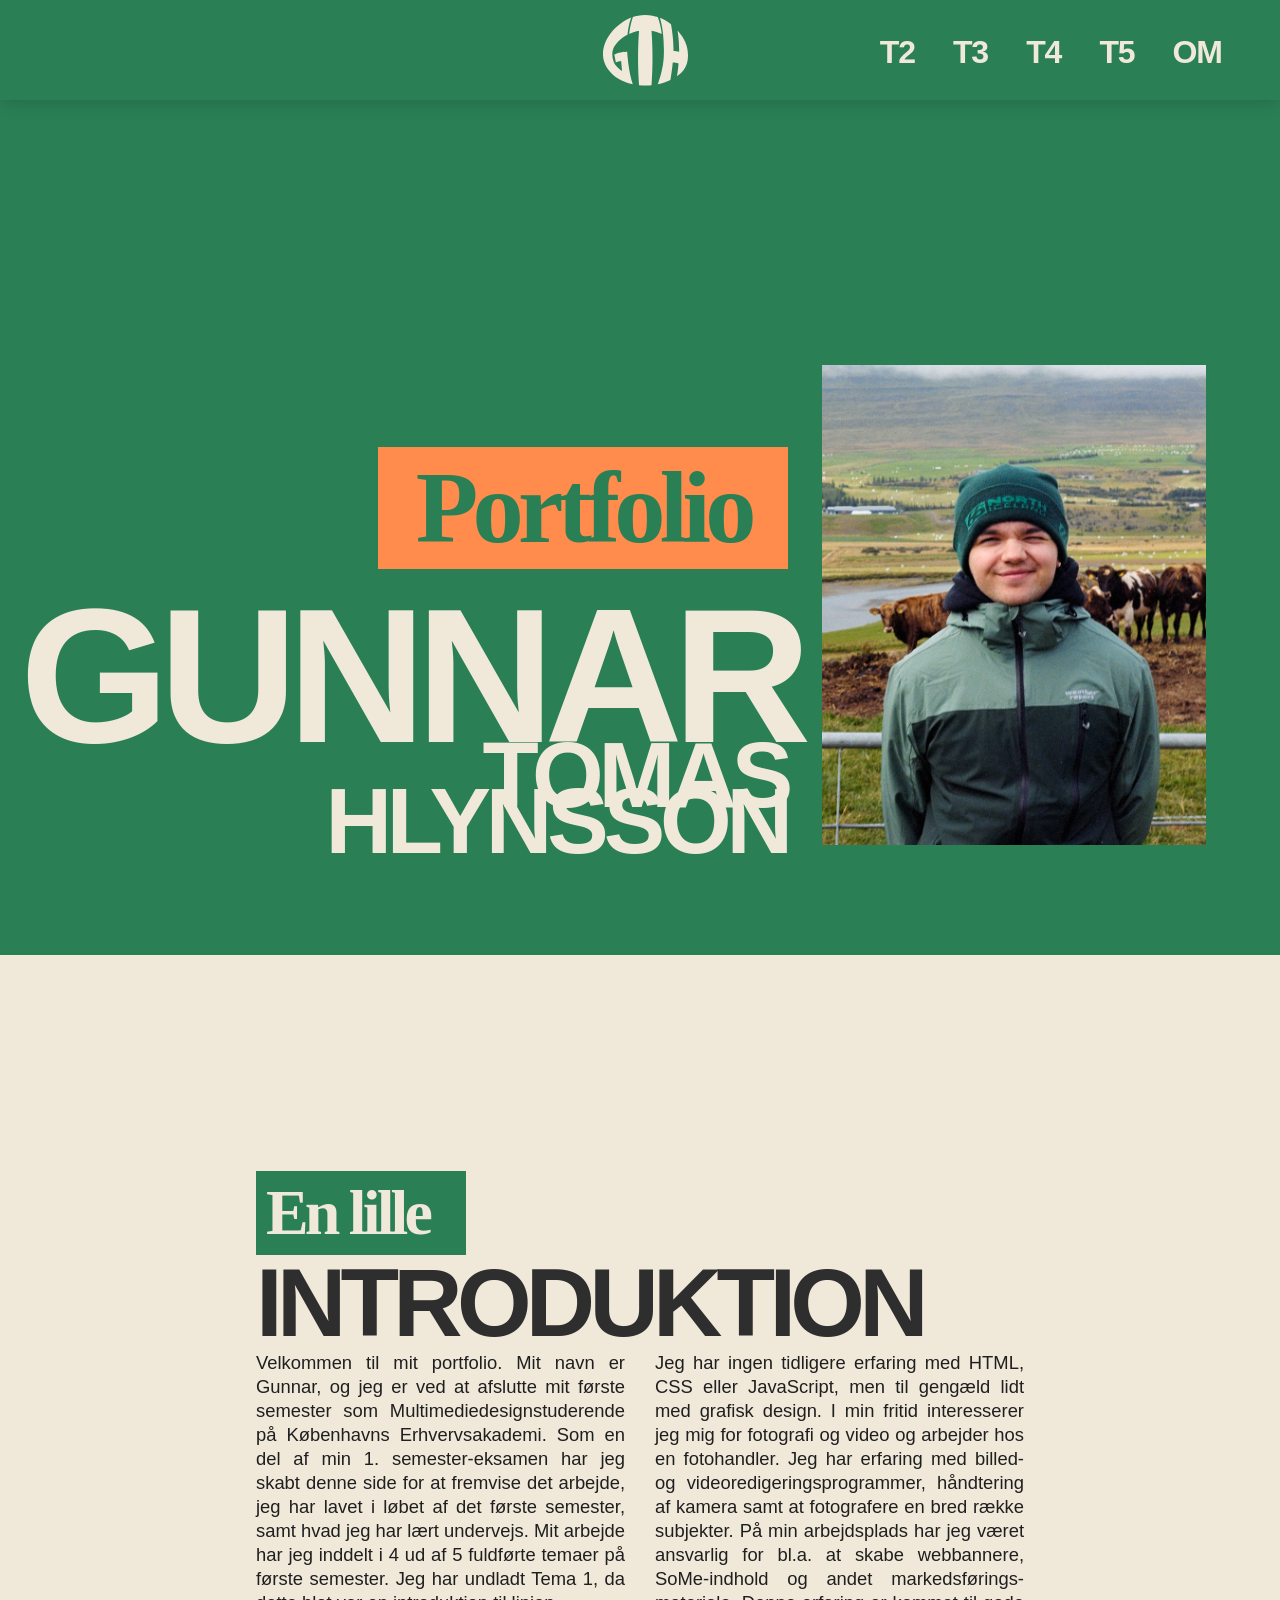
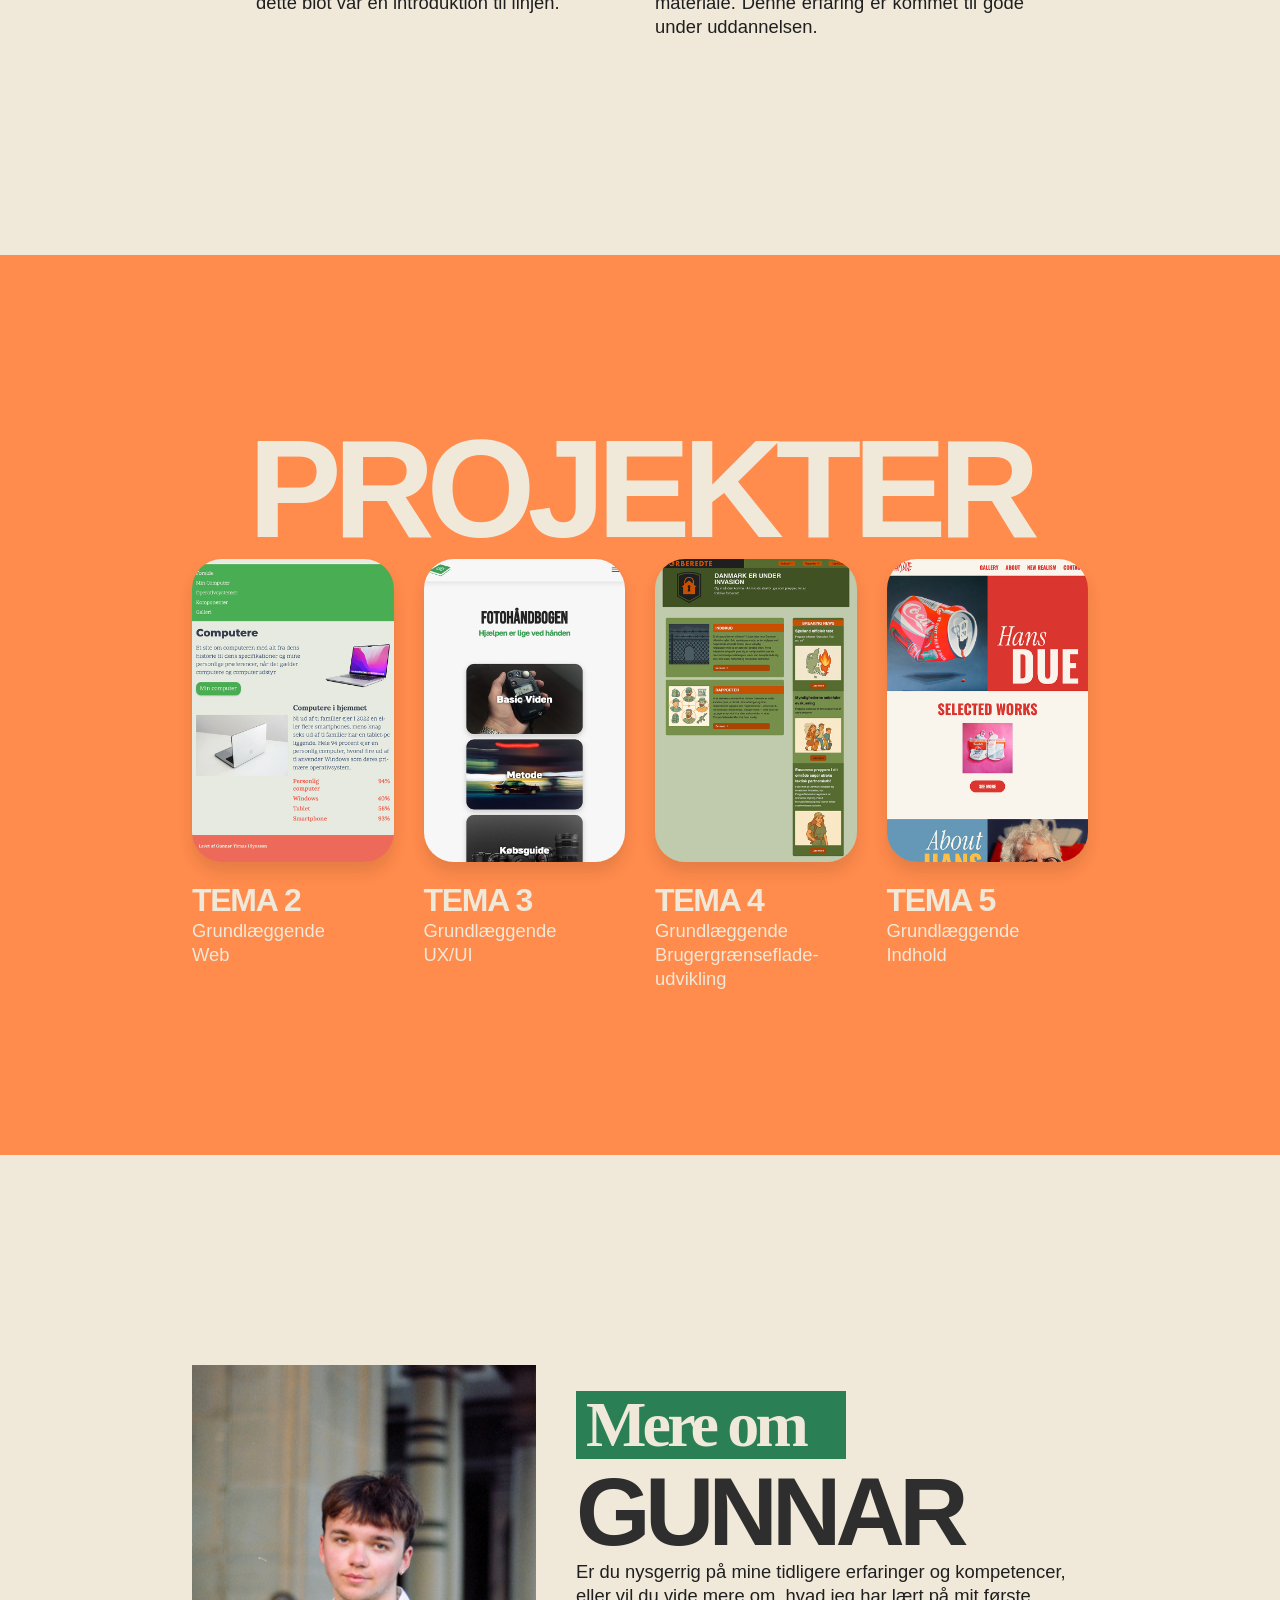
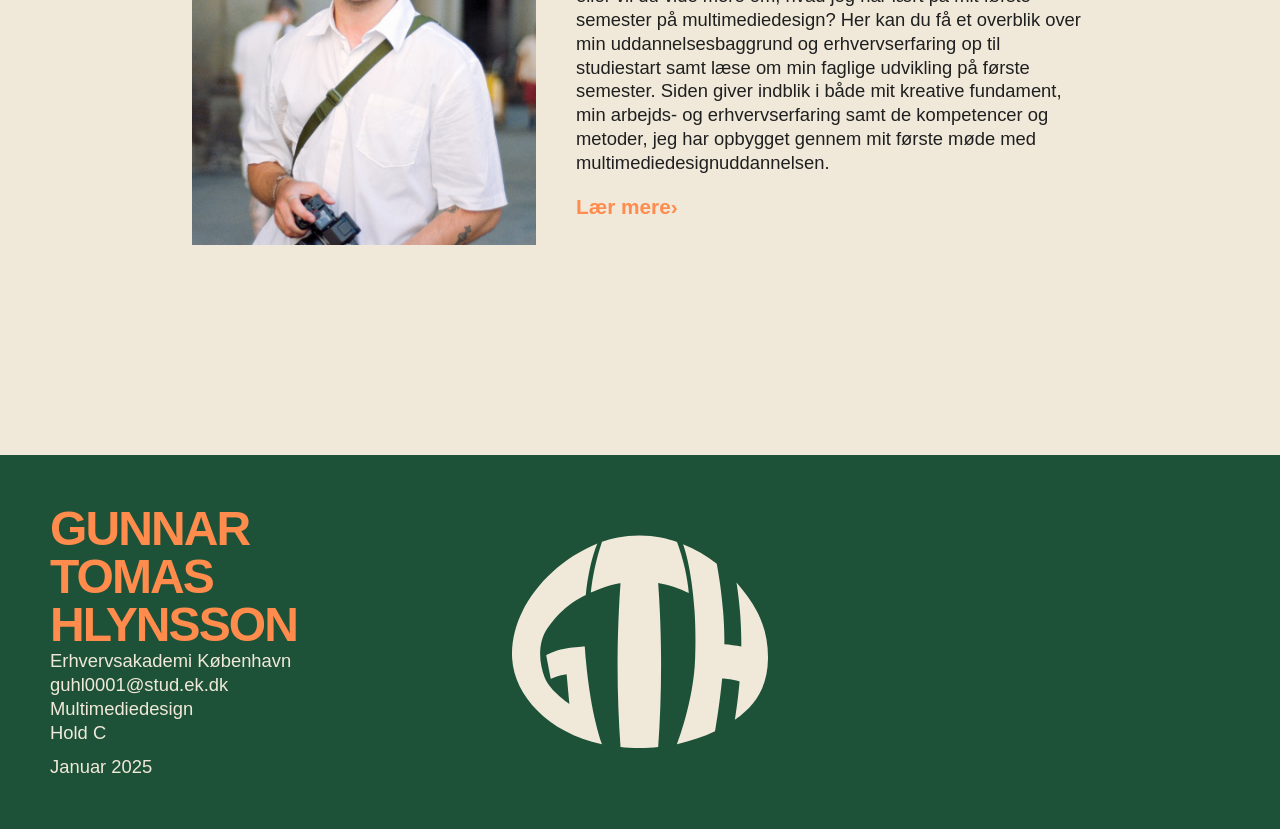
==== commit 163aad5f: "site done (håber jeg)" ====
--- a/index.html
+++ b/index.html
@@ -172,7 +172,7 @@
             om min faglige udvikling på første semester. Siden giver indblik i
             både mit kreative fundament, min arbejds- og erhvervserfaring samt
             de kompetencer og metoder, jeg har opbygget gennem mit første møde
-            med multimediedesignuddannelsen.
+            med multimedie&shy;design&shy;uddannelsen.
           </p>
           <a href="om.html" class="stor-a">Lær mere</a>
         </div>
--- a/css/generel.css
+++ b/css/generel.css
@@ -99,6 +99,7 @@
   line-height: normal;
   letter-spacing: -0.08rem;
   text-transform: uppercase;
+  text-align: left;
 }
 
 h5 {
@@ -143,6 +144,38 @@
 .stor-a:hover::after {
   color: var(--contrast-3);
   transform: translateX(4px);
+}
+.ligner-a {
+  color: var(--contrast-1);
+  text-decoration: none;
+  font-family: var(--para);
+  font-size: 1.15rem;
+  font-style: normal;
+  font-weight: 700;
+  line-height: normal;
+}
+.ligner-a::after {
+  content: "›";
+  display: inline-block;
+  transition: transform 0.2s ease;
+}
+
+dt {
+  color: var(--white);
+  font-family: var(--para);
+  font-size: 1.5rem;
+  font-style: normal;
+  font-weight: 800;
+  line-height: 1.3;
+}
+dd {
+  color: var(--white);
+  font-family: var(--para);
+  font-size: 1.3rem;
+  font-style: normal;
+  font-weight: 500;
+  line-height: 1.3;
+  padding-left: 20px;
 }
 
 a {
@@ -217,6 +250,14 @@
   padding: 0;
   text-align: right;
 }
+.menu li,
+.menu-burger li {
+  transition: scale 0.15s ease;
+}
+.menu li:hover,
+.menu-burger li:hover {
+  scale: 115%;
+}
 
 .burger {
   width: 40px;
@@ -237,7 +278,7 @@
 .burger {
   display: none;
 }
-@media screen and (max-width: 800px) {
+@media (max-width: 800px) {
   .menu {
     display: none;
   }
@@ -302,17 +343,19 @@
 }
 .footer-logo svg {
   width: 20vw;
-  min-width: 300px;
+  min-width: 200px;
   margin: 0 auto;
 }
 
 /*------- section-tekst -------*/
 .section-tekst {
-  height: 95vh;
+  height: auto;
+  min-height: 100vh;
+  min-height: 100dvh;
   display: flex;
   flex-direction: column;
   justify-content: center;
-  padding: 0 20vw;
+  padding: 5vh 20vw;
 }
 .section-tekst h3:nth-child(1) {
   padding: 10px;
@@ -323,3 +366,58 @@
   grid-template-columns: 1fr 1fr;
   gap: 30px;
 }
+
+/*------- generel-media -------*/
+
+@media (max-width: 1024px) {
+  h1 {
+    font-size: 14vw;
+    line-height: 100%;
+    letter-spacing: -0.45vw;
+  }
+  .h2-var2 {
+    font-size: 4.2rem;
+    letter-spacing: -0.13rem;
+  }
+  .h3-var1 {
+    font-size: 2rem;
+    letter-spacing: -0.08rem;
+    line-height: 80%;
+  }
+  .h3-var2 {
+    font-size: 3rem;
+    letter-spacing: -0.1rem;
+    line-height: 110%;
+  }
+
+  h4 {
+    font-size: 1.4rem;
+    letter-spacing: -0.03rem;
+  }
+
+  h5 {
+    font-size: 2rem;
+    letter-spacing: -0.08rem;
+  }
+
+  .section-tekst {
+    padding: 8vh 8vw;
+  }
+  .section-tekst h3:nth-child(1) {
+    padding: 5px;
+  }
+  .grid_1-1 {
+    grid-template-columns: 1fr;
+    gap: 30px;
+  }
+
+  footer {
+    grid-template-columns: 1fr;
+  }
+  .footer-tekst {
+    padding: 50px 50px 20px 50px;
+  }
+  .footer-logo {
+    padding: 0 50px 50px 50px;
+  }
+}
--- a/css/index.css
+++ b/css/index.css
@@ -2,7 +2,9 @@
   background-color: var(--accent-1);
   display: grid;
   grid-template-columns: 3fr 2fr;
-  height: 95vh;
+  height: auto;
+  min-height: 95vh;
+  min-height: 95dvh;
   padding: 20px;
 }
 .hero-forside-tekst {
@@ -67,7 +69,9 @@
 }
 
 .projekter-forside {
-  height: 100vh;
+  height: auto;
+  min-height: 100vh;
+  min-height: 100dvh;
   background-color: var(--contrast-1);
   display: flex;
   flex-direction: column;
@@ -109,7 +113,9 @@
 }
 
 .mereom-forside {
-  height: 95vh;
+  height: auto;
+  min-height: 100vh;
+  min-height: 100dvh;
   display: grid;
   grid-template-columns: 4.5fr 5.5fr;
 }
@@ -128,7 +134,6 @@
   display: flex;
   flex-direction: column;
   justify-content: center;
-  padding-bottom: 100px;
 }
 .mereom-tekst .h3-var1 {
   padding: 2px 10px;
@@ -142,3 +147,92 @@
   hyphens: auto;
   margin-bottom: 20px;
 }
+
+@media (max-width: 1024px) {
+  .hero-forside {
+    grid-template-columns: 1fr;
+  }
+  .hero-img {
+    order: -1;
+    justify-content: flex-end;
+    padding-right: 0;
+    padding-bottom: 2vh;
+  }
+  .hero-img img {
+    aspect-ratio: 9/10;
+    width: 50vw;
+    margin: 0;
+  }
+  .h1-flex {
+    justify-content: flex-start;
+  }
+  .h1-box {
+    width: 60vw;
+    margin-bottom: -20px;
+  }
+  .hero-grow {
+    width: 90vw;
+  }
+  .hero-forside-tekst {
+    justify-content: flex-start;
+  }
+  .hero-grow h2:nth-child(1) {
+    font-size: 24vw;
+    line-height: 0.8;
+    letter-spacing: -1.2vw;
+  }
+  .hero-grow h2:nth-child(2) {
+    font-size: 11.5vw;
+    color: var(--white);
+    line-height: 0.5;
+    letter-spacing: -0.65vw;
+    padding-bottom: 0;
+  }
+  #h3-forside {
+    width: 110px;
+    margin-bottom: 3px;
+  }
+
+  .projekter-forside {
+    padding: 20px;
+  }
+
+  .projekter-flex {
+    flex-direction: column;
+    margin: 20px 15vw;
+  }
+  .projekter-cards {
+    margin-bottom: 10px;
+  }
+
+  .mereom-forside {
+    grid-template-columns: 1fr;
+  }
+  .mereom-img {
+    justify-content: center;
+    padding-top: 10vw;
+  }
+  .mereom-img img {
+    aspect-ratio: 9/10;
+    width: 80vw;
+    padding: 0;
+  }
+  .mereom-tekst {
+    padding: 5vw 10vw 10vw 10vw;
+  }
+  .mereom-tekst .h3-var1 {
+    padding: 5px;
+    width: 140px;
+    margin-bottom: 3px;
+  }
+}
+
+@media (max-width: 700px) {
+  .hero-img {
+    padding-right: 0;
+  }
+  .hero-img img {
+    width: 90vw;
+    margin: 0 auto;
+  }
+}
